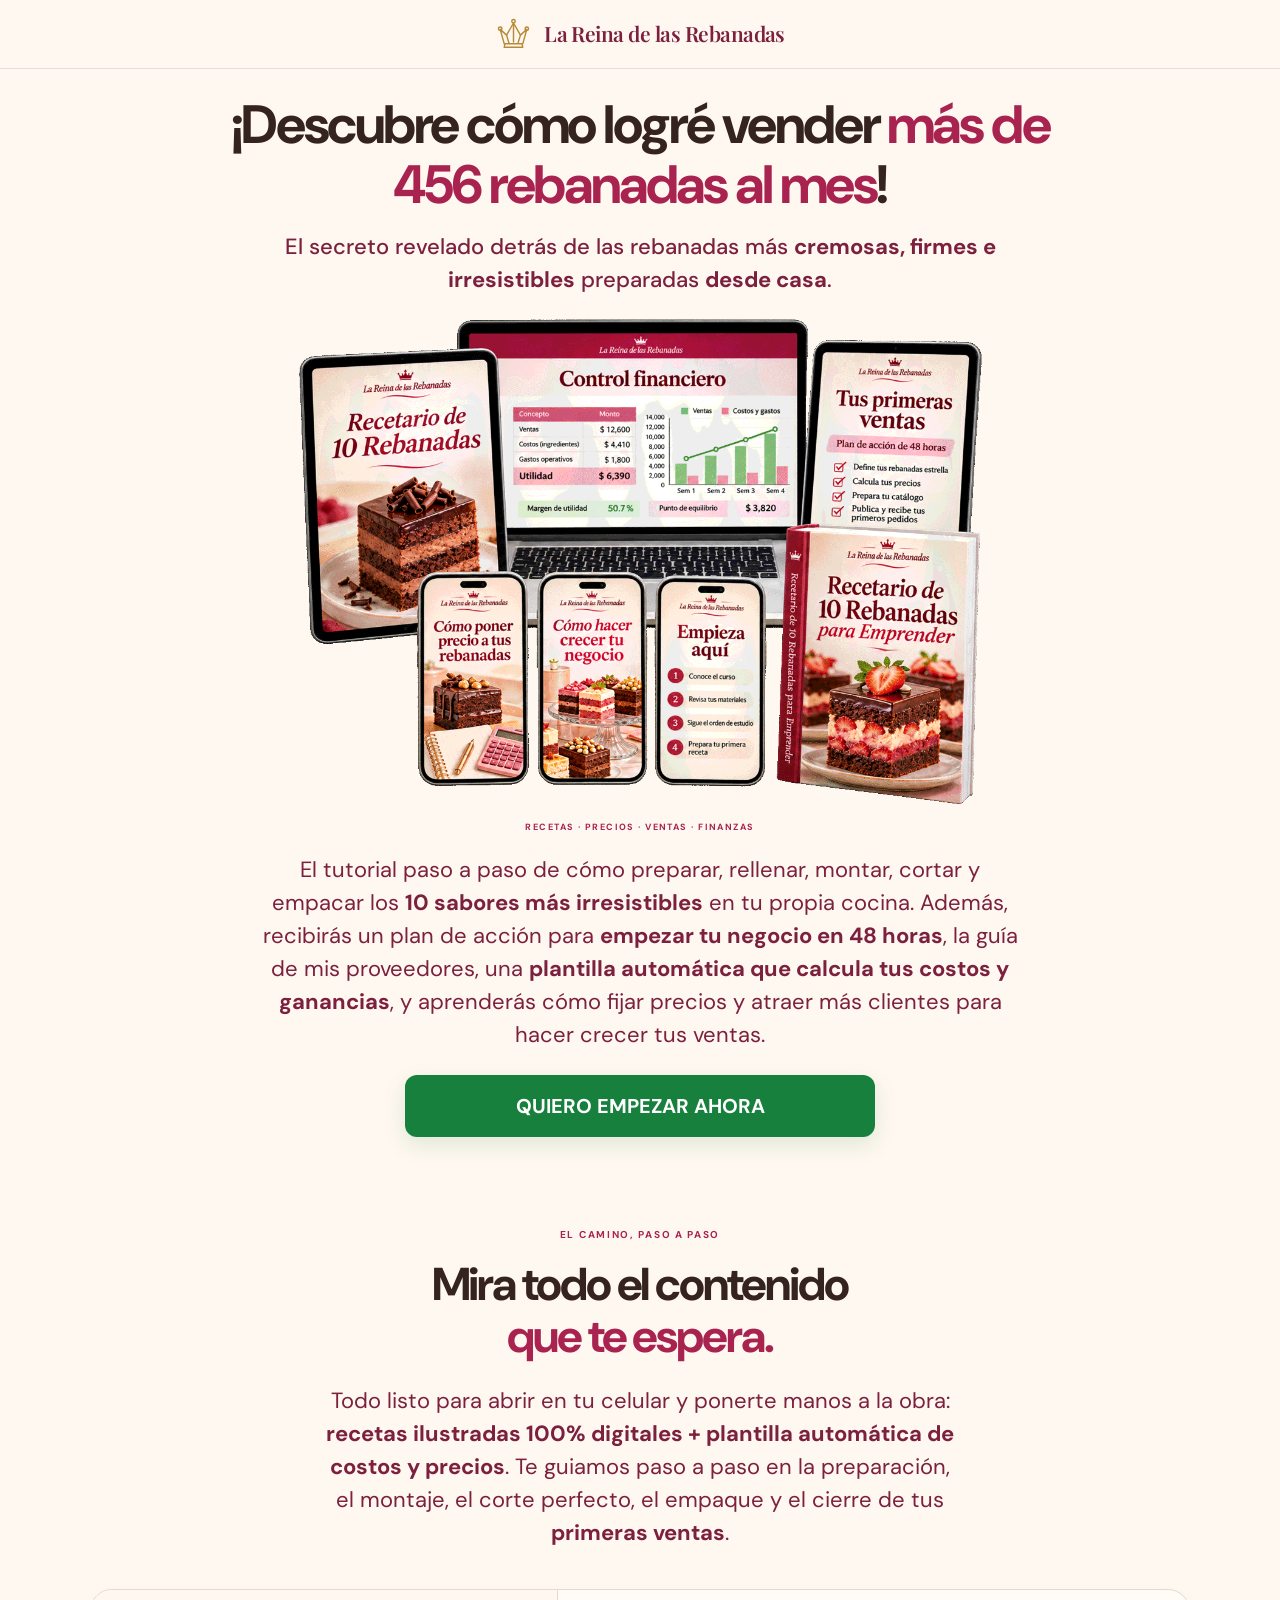
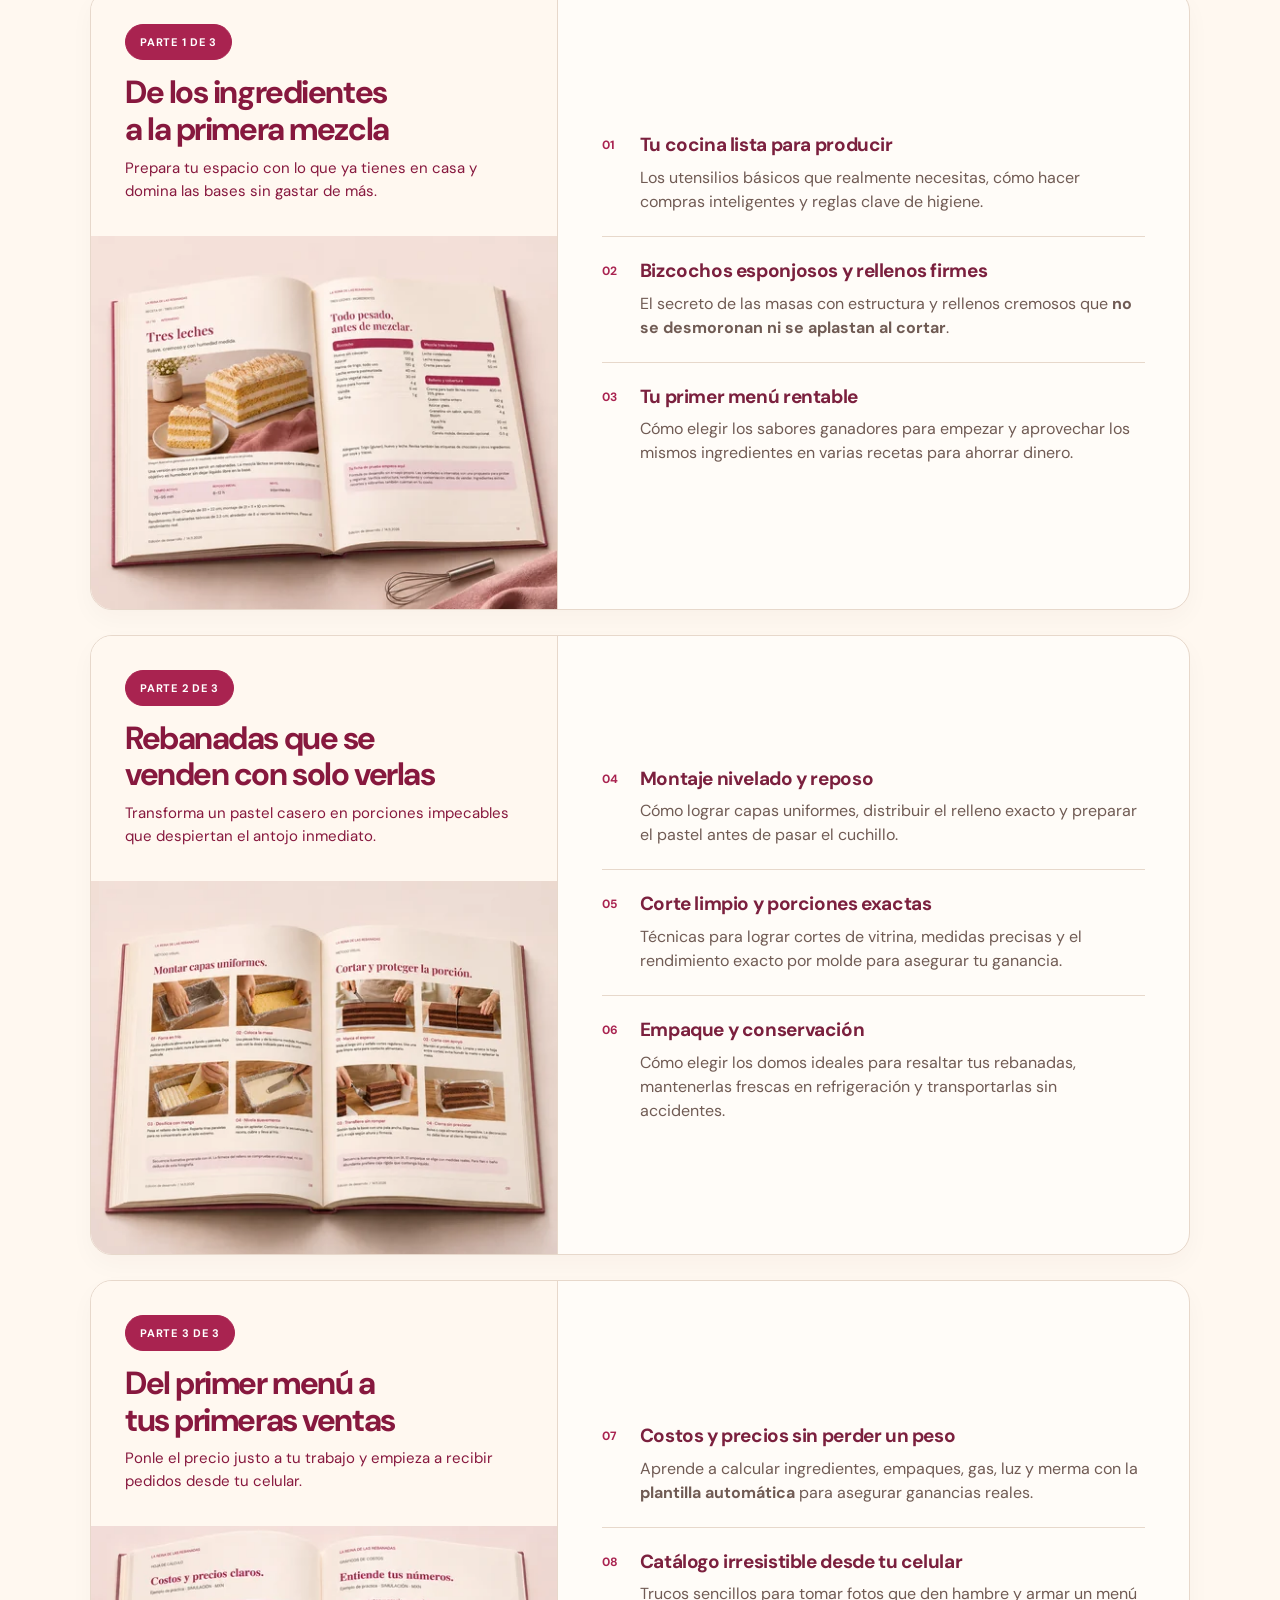
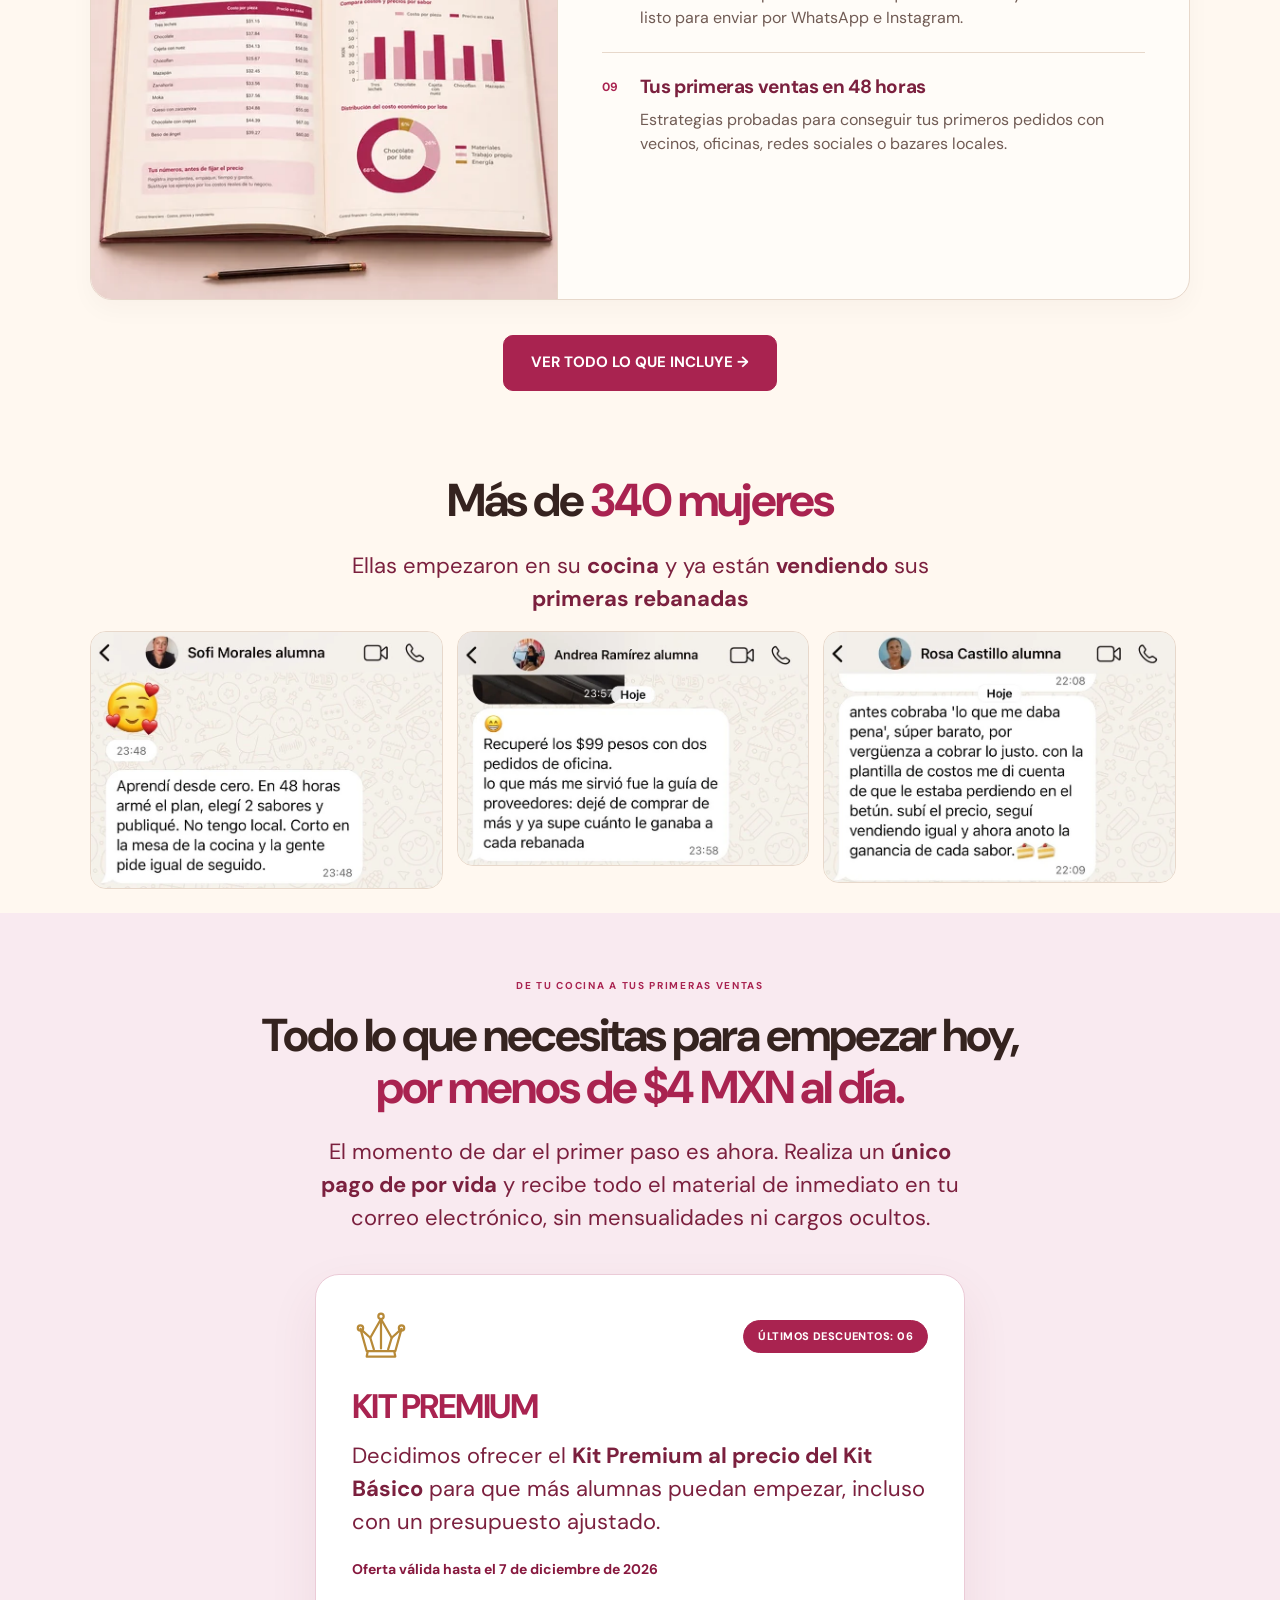
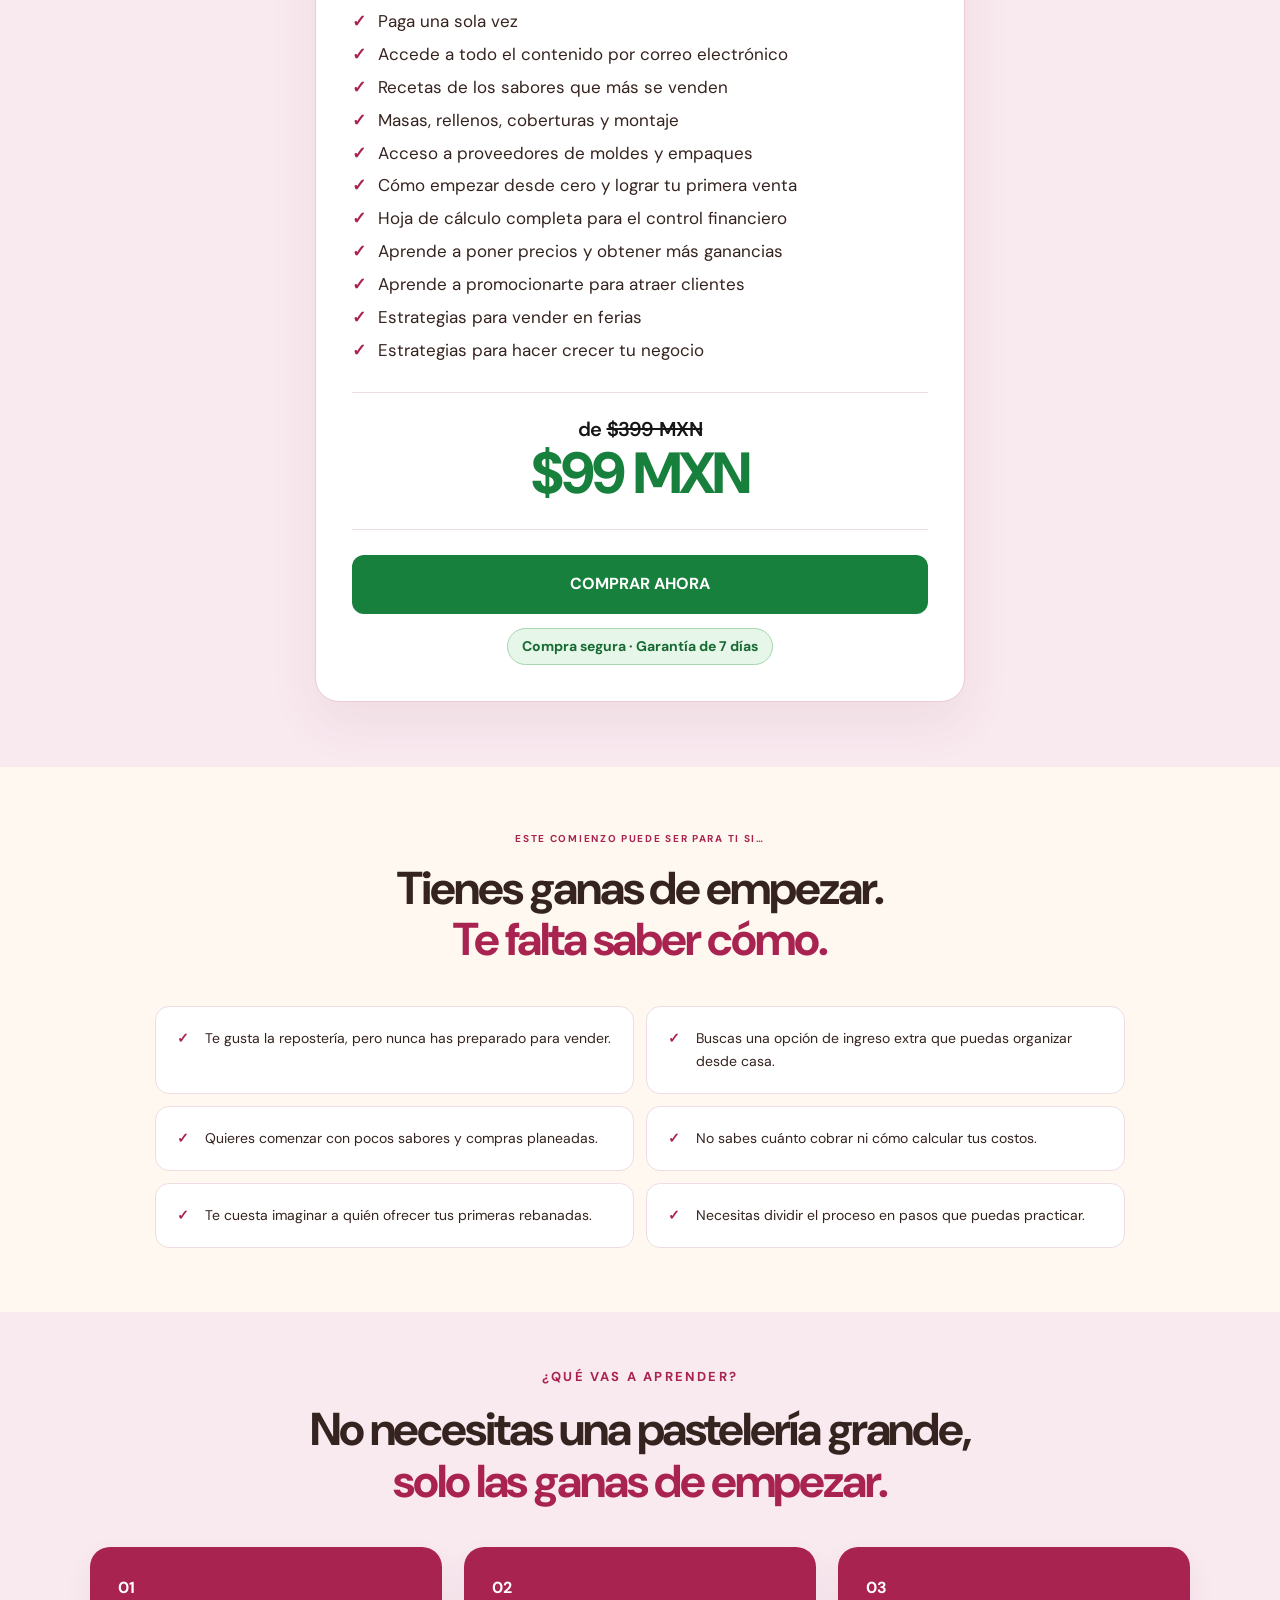
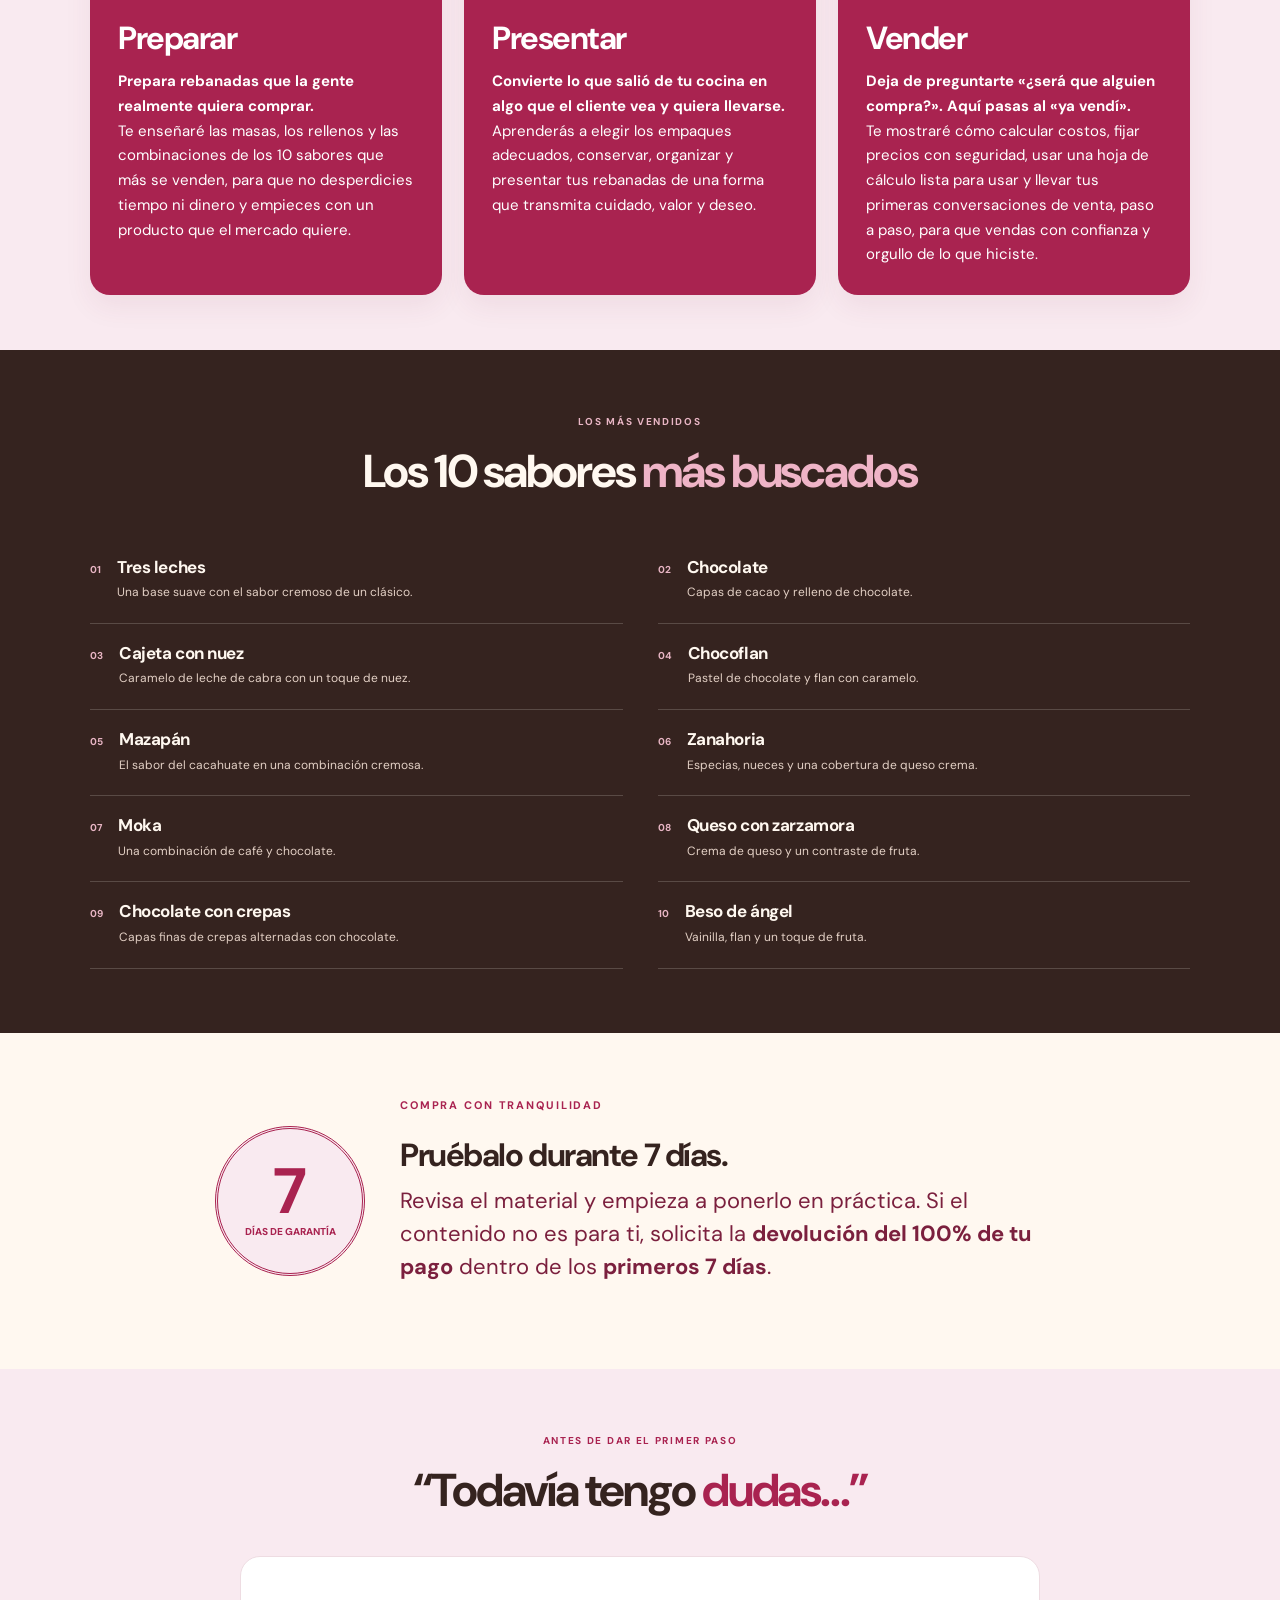
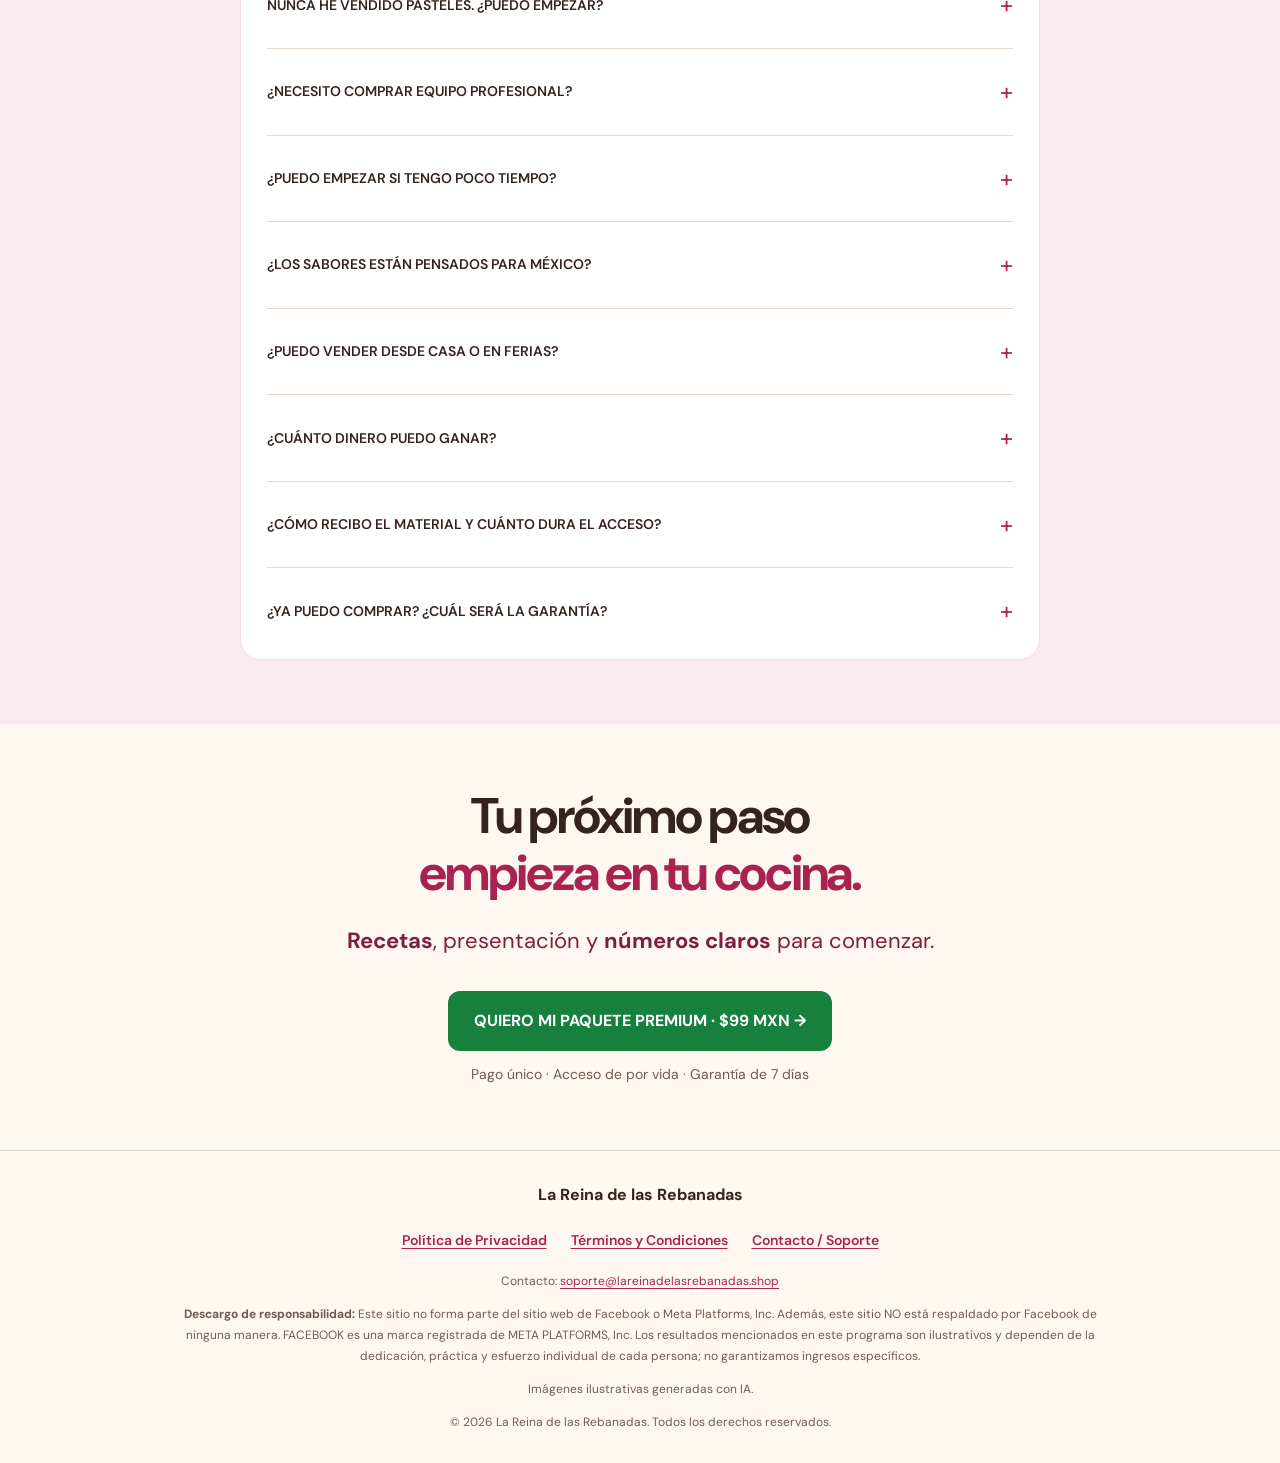
==== index.html @ 2a1d6fdf "Preview the course cards with natural book photos" ====
<!doctype html>
<html lang="es-MX"><head><meta charset="utf-8"><meta name="viewport" content="width=device-width, initial-scale=1"><meta name="theme-color" content="#FFF8F0"><meta name="robots" content="noindex, nofollow"><meta name="description" content="Aprende a preparar, montar y vender rebanadas de pastel desde casa. Conoce La Reina de las Rebanadas, un programa pensado para principiantes."><title>La Reina de las Rebanadas · Tu primer negocio de pasteles</title><link rel="icon" href="/assets/corona.svg" type="image/svg+xml"><link rel="preconnect" href="https://fonts.googleapis.com"><link rel="preconnect" href="https://fonts.gstatic.com" crossorigin><link href="https://fonts.googleapis.com/css2?family=DM+Sans:wght@400;500;600;700&family=Playfair+Display:wght@500;600;700&display=swap" rel="stylesheet"><link rel="stylesheet" href="/styles.css"><link rel="stylesheet" href="/sales.css"><link rel="stylesheet" href="/legal.css"><link rel="stylesheet" href="/sticky-offer.css">
<script src="/tracking.js" defer></script>
<style>
html{scroll-behavior:smooth;scroll-padding-top:24px}.test-banner{background:#35231f;color:#fff;text-align:center;padding:9px 18px;font-size:12px}.test-banner a{color:#fff;text-decoration:underline}.test-hero{text-align:center;padding:48px 0 54px;background:var(--cream)}.test-hero .eyebrow{font-size:12px;line-height:1.7}.test-hero h1{font-size:clamp(32px,4.3vw,56px);line-height:1.1;max-width:950px;margin:20px auto}.test-lead{font-size:18px;line-height:1.6;max-width:790px;margin:0 auto}.expectation{font-size:12px;color:#6d605a;max-width:650px;margin:14px auto}.product-stage{display:flex;align-items:center;justify-content:center;max-width:850px;min-height:390px;gap:0;margin:28px auto 32px;position:relative}.tablet{background:#242124;border:8px solid #242124;border-radius:23px;width:260px;transform:rotate(-6deg);box-shadow:0 18px 35px #35231f30;overflow:hidden;z-index:2;color:#fff}.tablet img{display:block;width:100%;height:240px;object-fit:cover}.device-label{display:block;padding:10px;font-size:10px;letter-spacing:.12em}.tablet>strong{display:block;font-size:15px;padding:12px}.sheet{background:#fff;width:285px;padding:27px 23px;transform:rotate(5deg);box-shadow:0 18px 38px #35231f25;border-top:7px solid #16803c;border-radius:10px;margin-left:-12px;z-index:3;text-align:left}.sheet-label{font-size:10px;color:#16803c;font-weight:800;letter-spacing:.1em}.sheet h3{font-size:24px;margin:14px 0}.sheet-row{display:flex;justify-content:space-between;padding:12px 5px;border-bottom:1px solid #e4eee7;font-size:12px}.sheet-row b{color:#16803c}.sheet-row.total{background:#eaf6ed;font-weight:700}.sheet small{display:block;font-size:9px;margin-top:15px;color:#766c66}.slice-photo{width:200px;height:270px;object-fit:cover;transform:rotate(8deg);margin-left:-8px;border:7px solid white;border-radius:14px;box-shadow:0 16px 35px #35231f25}.test-cta{background:#16803c;color:#fff;border:0;min-height:60px;padding:18px 26px;font-size:16px;max-width:100%;white-space:normal}.test-cta:hover{background:#11652f}.under-cta{font-size:12px;margin:12px 0 0}.proof-preview{background:#f8eee9}.proof-grid{display:grid;grid-template-columns:repeat(3,1fr);gap:18px}.proof-slot{border:1px dashed #c8b1a8;border-radius:16px;background:#fffaf7;padding:28px;min-height:210px;display:flex;flex-direction:column;justify-content:center}.proof-slot span{font-size:10px;letter-spacing:.1em;color:#8b6c5c}.proof-slot strong{font-size:18px;margin:14px 0}.proof-slot p{font-size:13px}.payment-review{display:flex;flex-wrap:wrap;gap:8px;justify-content:center;margin-top:22px}.payment-review span{border:1px solid #dedbd6;padding:7px 10px;border-radius:6px;font-size:11px;font-weight:700;background:#fafafa}.guarantee-section{background:#eaf5ed}.guarantee-inner{display:flex;align-items:center;justify-content:center;gap:35px;max-width:850px}.guarantee-seal{flex:0 0 150px;height:150px;display:flex;flex-direction:column;align-items:center;justify-content:center;border:3px double #16803c;border-radius:50%;color:#16803c}.guarantee-seal strong{font-size:64px;line-height:1}.guarantee-seal span{font-size:10px;font-weight:800}.guarantee-inner h2{font-size:32px;margin:10px 0}.guarantee-inner p{font-size:15px}.sales-section{padding:64px 0}#programa.sales-section{padding-top:55px;padding-bottom:55px}#oferta.sales-section{padding-top:55px;padding-bottom:55px}
@media(max-width:760px){.test-hero{padding:27px 0 36px}.test-hero .eyebrow{font-size:10px}.test-hero h1{font-size:33px;line-height:1.12}.test-lead{font-size:15px}.product-stage{min-height:300px;margin:24px auto;flex-wrap:wrap;gap:0}.tablet{width:46%;border-width:6px;border-radius:16px}.tablet img{height:165px}.tablet>strong{font-size:11px;padding:8px}.device-label{font-size:8px;padding:7px}.sheet{width:49%;padding:15px 12px;margin-left:-5px}.sheet h3{font-size:18px;margin:10px 0}.sheet-label{font-size:8px}.sheet-row{font-size:9px;padding:9px 3px}.slice-photo{width:105px;height:120px;position:absolute;bottom:-4px;right:2px;z-index:4;transform:rotate(9deg);border-width:4px}.sheet small{font-size:8px}.test-cta{font-size:13px;padding:16px;min-height:56px;width:100%}.under-cta{font-size:11px}.proof-grid{grid-template-columns:1fr}.proof-slot{min-height:150px;padding:22px}.guarantee-inner{flex-direction:column;gap:24px;text-align:center}.guarantee-inner h2{font-size:29px}.guarantee-seal{flex-basis:140px;width:140px;height:140px}.sales-section{padding:45px 0}}
@media(prefers-reduced-motion:reduce){html{scroll-behavior:auto}}
</style><style id="premium-redesign">
:root{--premium-pink:#a92350;--premium-ink:#35231f}
body{background:var(--cream)}.test-banner{background:var(--premium-pink);font-size:11px;letter-spacing:.05em}.premium-header{background:#fff8f0;border-bottom:1px solid #eddae0}.premium-header .brand{color:#7b203e}.premium-header .sales-nav{min-height:68px}
.test-hero{padding:26px 0 26px;overflow:hidden}.test-hero>.sales-wrap{max-width:900px;display:flex;flex-direction:column;align-items:center;text-align:center;gap:0}.test-hero h1{font-size:clamp(35px,4.4vw,54px);line-height:1.12;letter-spacing:-.045em;max-width:870px;margin:0 auto 14px;color:#35231f}.test-hero h1 em{color:#a92350;font-style:normal}.test-hero .hero-subhead{max-width:750px;margin:0 auto 15px;font-family:var(--sans);font-weight:500}.premium-mockup{position:relative;width:100%;max-width:700px;margin:0 auto 18px}.premium-mockup img{position:relative;display:block;width:100%;height:auto}.premium-mockup>span{display:block;text-align:center;font-size:9px;letter-spacing:.16em;font-weight:700;color:#a92350;margin-top:8px}.test-hero .test-lead{width:100%;max-width:760px;margin:0 auto 24px}.test-hero .hero-note{display:block;font-size:12px;line-height:1.55;margin-top:8px;color:#796360}.test-hero .test-cta{min-width:0;width:min(100%,470px);text-align:center;font-size:clamp(17px,4.5vw,20px);padding:17px 18px;border-radius:12px;box-shadow:0 8px 22px #16803c22}.test-hero .under-cta{font-size:11px;text-align:center;margin:12px auto 0}.sales-heading h2 em{color:#a92350}.sales-section{padding:64px 0}.audience-wrap{max-width:970px}.audience-list{grid-template-columns:1fr 1fr;gap:12px}.audience-list li{background:#fff;border-color:#eedce2;border-radius:14px;font-size:14px;padding-block:20px}.sales-parts article{border-radius:20px;box-shadow:0 12px 28px #732d4412}#programa{background:#f9eaf0}#programa .sales-parts article{background:#a92350;border:0}#programa .sales-parts h3{color:white}#programa .sales-parts p{font-size:15px;line-height:1.65}.sales-dark{background:#35231f}.sales-dark h2 em{color:#efb4c7}.flavor-menu h3{color:#fff8f0}.curriculum-card{border-radius:22px;box-shadow:0 10px 25px #35231f08}.curriculum-items h4{color:#7b203e}#oferta.sales-section{background:#f9eaf0;padding:65px 0}#oferta .bundle-card{border:1px solid #ebcbd7;border-radius:24px;box-shadow:0 20px 50px #732d4414;padding:36px}#oferta .bundle-card>h3{color:#a92350;font-size:34px}#oferta .launch-button{border-radius:12px;animation:none}.bundle-price{border-color:#eedce2}.guarantee-section{background:#fff8f0}.guarantee-seal{color:#a92350;border-color:#a92350;background:#f9eaf0}.guarantee-inner .eyebrow{color:#a92350}.sales-faq{background:#f9eaf0}.sales-faq .faq-list{background:#fff;border-color:#eedce2;border-radius:20px}.closing-section{background:#fff8f0}.closing-section .test-cta{border-radius:12px}.proof-preview{display:none}
@media(max-width:760px){.premium-header .sales-nav{min-height:59px}.premium-header .brand{font-size:16px}.test-hero{padding:15px 0 18px}.test-hero>.sales-wrap{width:calc(100% - 36px)}.test-hero h1{font-size:34px;line-height:1.14;margin-bottom:10px}.test-hero .hero-subhead{margin-bottom:12px}.premium-mockup{max-width:480px;margin:0 auto 14px}.premium-mockup>span{font-size:8px;margin-top:5px;letter-spacing:.12em}.test-hero .hero-note{font-size:11px;margin-top:7px}.test-hero .test-cta{width:100%;min-height:57px;margin:0}.test-hero .under-cta{font-size:10px}.audience-list{grid-template-columns:1fr}.audience-list li{font-size:13px;padding-block:16px}.sales-section{padding:43px 0}.sales-heading h2{font-size:30px}#programa .sales-parts p{font-size:14px}#oferta .bundle-card{padding:26px 22px}#oferta .bundle-card>h3{font-size:28px}.bundle-top{gap:9px}.curriculum-items{padding:0 21px}.guarantee-inner{gap:20px}.closing-section .test-cta{font-size:13px}}
#oferta .offer-deadline {
  color: var(--berry-dark);
  font-size: 14px;
  font-weight: 700;
  line-height: 1.4;
  margin: 12px 0 0;
}
.sales-pill.offer-discount-badge {
  background: var(--berry);
  color: #fff;
  border-color: var(--berry);
  font-size: 11px;
  line-height: 1.35;
  letter-spacing: .04em;
  text-align: center;
}
@media (max-width: 640px) {
  .floating-offer .offer-discount-badge {
    font-size: 10px;
  }
}
.sales-page .sales-subtitle {
  color: #7b203e;
  font-size: clamp(18px, 2.2vw, 22px);
  line-height: 1.5;
}
@media (max-width: 760px) {
  .sales-page .sales-subtitle {
    font-size: 17px;
  }
}
@media (prefers-reduced-motion: no-preference) {
  .test-hero .test-cta {
    animation: vipButtonPulse 2.4s ease-in-out infinite;
  }
}
</style></head>
<body class="sales-page">
<noscript><img height="1" width="1" style="display:none" alt=""
src="https://www.facebook.com/tr?id=1857339102353545&amp;ev=PageView&amp;noscript=1"
/></noscript>
<a class="skip" href="#principal">Ir al contenido</a>
<header class="sales-header premium-header"><div class="sales-wrap sales-nav"><a class="brand" href="#inicio"><img src="/assets/corona.svg" width="37" height="34" alt=""><span>La Reina de las Rebanadas</span></a></div></header>
<main id="principal"><section class="test-hero" id="inicio"><div class="sales-wrap"><h1>¡Descubre cómo logré vender <em>más de 456 rebanadas al mes</em>!</h1><p class="hero-subhead sales-subtitle">El secreto revelado detrás de las rebanadas más <strong>cremosas, firmes e irresistibles</strong> preparadas <strong>desde casa</strong>.</p><div class="premium-mockup"><img src="/assets/kit-premium-transparente.png" width="1152" height="825" fetchpriority="high" alt="Paquete digital La Reina de las Rebanadas presentado en libro, celulares, iPads y notebook"><span>RECETAS · PRECIOS · VENTAS · FINANZAS</span></div><p class="test-lead sales-subtitle">El tutorial paso a paso de cómo preparar, rellenar, montar, cortar y empacar los <strong>10 sabores más irresistibles</strong> en tu propia cocina. Además, recibirás un plan de acción para <strong>empezar tu negocio en 48 horas</strong>, la guía de mis proveedores, una <strong>plantilla automática que calcula tus costos y ganancias</strong>, y aprenderás cómo fijar precios y atraer más clientes para hacer crecer tus ventas.</p><a class="button test-cta" href="#oferta">QUIERO EMPEZAR AHORA</a></div></section>
<section class="sales-section" id="contenido"><div class="sales-wrap">
<div class="sales-heading"><span class="eyebrow">EL CAMINO, PASO A PASO</span><h2>Mira todo el contenido<br><em>que te espera.</em></h2><p class="sales-subtitle">Todo listo para abrir en tu celular y ponerte manos a la obra: <strong>recetas ilustradas 100% digitales + plantilla automática de costos y precios</strong>. Te guiamos paso a paso en la preparación, el montaje, el corte perfecto, el empaque y el cierre de tus <strong>primeras ventas</strong>.</p></div>
<div class="curriculum-card"><div class="curriculum-intro curriculum-intro-illustrated">
  <div class="curriculum-intro-copy"><span class="sales-pill">PARTE 1 DE 3</span><h3>De los ingredientes a la primera mezcla</h3><p>Prepara tu espacio con lo que ya tienes en casa y domina las bases sin gastar de más.</p></div>
  <img class="curriculum-book" src="/assets/modulo-01-recetas-libro.webp" srcset="/assets/modulo-01-recetas-libro-480.webp 480w, /assets/modulo-01-recetas-libro.webp 960w" sizes="(max-width: 760px) calc(100vw - 44px), (max-width: 1164px) 43vw, 470px" width="960" height="1200" alt="Vista del recetario abierto en la receta de pastel de tres leches" loading="lazy" decoding="async">
</div><div class="curriculum-items"><article><span>01</span><div><h4>Tu cocina lista para producir</h4><p>Los utensilios básicos que realmente necesitas, cómo hacer compras inteligentes y reglas clave de higiene.</p></div></article><article><span>02</span><div><h4>Bizcochos esponjosos y rellenos firmes</h4><p>El secreto de las masas con estructura y rellenos cremosos que <strong>no se desmoronan ni se aplastan al cortar</strong>.</p></div></article><article><span>03</span><div><h4>Tu primer menú rentable</h4><p>Cómo elegir los sabores ganadores para empezar y aprovechar los mismos ingredientes en varias recetas para ahorrar dinero.</p></div></article></div></div>
<div class="curriculum-card"><div class="curriculum-intro curriculum-intro-illustrated">
  <div class="curriculum-intro-copy"><span class="sales-pill">PARTE 2 DE 3</span><h3>Rebanadas que se venden con solo verlas</h3><p>Transforma un pastel casero en porciones impecables que despiertan el antojo inmediato.</p></div>
  <img class="curriculum-book" src="/assets/modulo-02-montaje-libro.webp" srcset="/assets/modulo-02-montaje-libro-480.webp 480w, /assets/modulo-02-montaje-libro.webp 960w" sizes="(max-width: 760px) calc(100vw - 44px), (max-width: 1164px) 43vw, 470px" width="960" height="1200" alt="Vista de la guía abierta en las instrucciones de montaje y corte" loading="lazy" decoding="async">
</div><div class="curriculum-items"><article><span>04</span><div><h4>Montaje nivelado y reposo</h4><p>Cómo lograr capas uniformes, distribuir el relleno exacto y preparar el pastel antes de pasar el cuchillo.</p></div></article><article><span>05</span><div><h4>Corte limpio y porciones exactas</h4><p>Técnicas para lograr cortes de vitrina, medidas precisas y el rendimiento exacto por molde para asegurar tu ganancia.</p></div></article><article><span>06</span><div><h4>Empaque y conservación</h4><p>Cómo elegir los domos ideales para resaltar tus rebanadas, mantenerlas frescas en refrigeración y transportarlas sin accidentes.</p></div></article></div></div>
<div class="curriculum-card"><div class="curriculum-intro curriculum-intro-illustrated">
  <div class="curriculum-intro-copy"><span class="sales-pill">PARTE 3 DE 3</span><h3>Del primer menú a tus primeras ventas</h3><p>Ponle el precio justo a tu trabajo y empieza a recibir pedidos desde tu celular.</p></div>
  <img class="curriculum-book" src="/assets/modulo-03-ventas-libro.webp" srcset="/assets/modulo-03-ventas-libro-480.webp 480w, /assets/modulo-03-ventas-libro.webp 960w" sizes="(max-width: 760px) calc(100vw - 44px), (max-width: 1164px) 43vw, 470px" width="960" height="1200" alt="Vista de la guía abierta en las páginas de costos y precios" loading="lazy" decoding="async">
</div><div class="curriculum-items"><article><span>07</span><div><h4>Costos y precios sin perder un peso</h4><p>Aprende a calcular ingredientes, empaques, gas, luz y merma con la <strong>plantilla automática</strong> para asegurar ganancias reales.</p></div></article><article><span>08</span><div><h4>Catálogo irresistible desde tu celular</h4><p>Trucos sencillos para tomar fotos que den hambre y armar un menú listo para enviar por WhatsApp e Instagram.</p></div></article><article><span>09</span><div><h4>Tus primeras ventas en 48 horas</h4><p>Estrategias probadas para conseguir tus primeros pedidos con vecinos, oficinas, redes sociales o bazares locales.</p></div></article></div></div>
<div class="center sales-inline-cta"><a class="button" href="#comprar-ahora">Ver todo lo que incluye →</a></div>
</div></section>
<section class="sales-section sales-testimonials" id="testimonios" aria-labelledby="testimonios-titulo">
  <div class="sales-wrap">
    <div class="sales-heading">
      <h2 id="testimonios-titulo">Más de <em>340 mujeres</em></h2>
      <p class="sales-subtitle">Ellas empezaron en su <strong>cocina</strong> y ya están <strong>vendiendo</strong> sus <strong>primeras rebanadas</strong></p>
    </div>
    <ul class="sales-testimonials-list" id="testimonios-lista" role="list" tabindex="0" aria-labelledby="testimonios-titulo">
      <li>
        <img src="/assets/testimonios/sofi-morales.webp" width="739" height="541" loading="lazy" decoding="async"
          alt="Sofi Morales: Aprendí desde cero. En 48 horas armé el plan, elegí 2 sabores y publiqué. No tengo local. Corto en la mesa de la cocina y la gente pide igual de seguido.">
      </li>
      <li>
        <img src="/assets/testimonios/andrea-ramirez.webp" width="739" height="493" loading="lazy" decoding="async"
          alt="Andrea Ramírez: Recuperé los $99 pesos con dos pedidos de oficina. Lo que más me sirvió fue la guía de proveedores: dejé de comprar de más y ya supe cuánto le ganaba a cada rebanada.">
      </li>
      <li>
        <img src="/assets/testimonios/rosa-castillo.webp" width="739" height="527" loading="lazy" decoding="async"
          alt="Rosa Castillo: Antes cobraba ‘lo que me daba pena’, súper barato, por vergüenza a cobrar lo justo. Con la plantilla de costos me di cuenta de que le estaba perdiendo en el betún. Subí el precio, seguí vendiendo igual y ahora anoto la ganancia de cada sabor.">
      </li>
      <li>
        <img src="/assets/testimonios/lupita-hernandez.webp" width="739" height="393" loading="lazy" decoding="async"
          alt="Lupita Hernández: En el horno de casa. Al tercer día ya había vendido 18 rebanadas de tres leches. La plantilla me ayudó a poner el precio y dejé de perder dinero.">
      </li>
      <li>
        <img src="/assets/testimonios/mariana-lopez.webp" width="740" height="353" loading="lazy" decoding="async"
          alt="Mariana López: En el horno de casa. Al tercer día ya había vendido 18 rebanadas de tres leches. La plantilla me ayudó a poner el precio y dejé de perder dinero.">
      </li>
    </ul>
  </div>
</section><section class="sales-section sales-pink" id="oferta"><div class="sales-wrap offer-wrap"><div class="sales-heading"><span class="eyebrow">DE TU COCINA A TUS PRIMERAS VENTAS</span><h2>Todo lo que necesitas para empezar hoy, <em>por menos de $4 MXN al día.</em></h2><p class="sales-subtitle">El momento de dar el primer paso es ahora. Realiza un <strong>único pago de por vida</strong> y recibe todo el material de inmediato en tu correo electrónico, sin mensualidades ni cargos ocultos.</p></div><div class="bundle-card"><div class="bundle-top"><img src="/assets/corona.svg" width="58" height="50" alt=""><span class="sales-pill offer-discount-badge">ÚLTIMOS DESCUENTOS: 06</span></div><h3>KIT PREMIUM</h3><p class="bundle-subtitle sales-subtitle">Decidimos ofrecer el <strong>Kit Premium al precio del Kit Básico</strong> para que más alumnas puedan empezar, incluso con un presupuesto ajustado.</p><p class="offer-deadline" id="offer-deadline" hidden>Oferta válida hasta el <time></time></p><ul class="check-list"><li>Paga una sola vez</li><li>Accede a todo el contenido por correo electrónico</li><li>Recetas de los sabores que más se venden</li><li>Masas, rellenos, coberturas y montaje</li><li>Acceso a proveedores de moldes y empaques</li><li>Cómo empezar desde cero y lograr tu primera venta</li><li>Hoja de cálculo completa para el control financiero</li><li>Aprende a poner precios y obtener más ganancias</li><li>Aprende a promocionarte para atraer clientes</li><li>Estrategias para vender en ferias</li><li>Estrategias para hacer crecer tu negocio</li></ul><div class="bundle-price"><span class="bundle-price-before">de <s>$399 MXN</s></span><strong class="bundle-price-now">$99 MXN</strong></div><a id="comprar-ahora" class="button launch-button" href="https://xpag.global/pay/aq4grR2N" aria-describedby="launch-info">COMPRAR AHORA</a><p class="offer-small offer-guarantee" id="launch-info">Compra segura · Garantía de 7 días</p></div></div></section><section class="sales-section" id="para-ti"><div class="sales-wrap audience-wrap"><div class="sales-heading"><span class="eyebrow">ESTE COMIENZO PUEDE SER PARA TI SI…</span><h2>Tienes ganas de empezar.<br><em>Te falta saber cómo.</em></h2></div><ul class="audience-list"><li>Te gusta la repostería, pero nunca has preparado para vender.</li><li>Buscas una opción de ingreso extra que puedas organizar desde casa.</li><li>Quieres comenzar con pocos sabores y compras planeadas.</li><li>No sabes cuánto cobrar ni cómo calcular tus costos.</li><li>Te cuesta imaginar a quién ofrecer tus primeras rebanadas.</li><li>Necesitas dividir el proceso en pasos que puedas practicar.</li></ul></div></section><section class="sales-section" id="programa"><div class="sales-wrap">
<div class="sales-heading"><span class="eyebrow">¿QUÉ VAS A APRENDER?</span><h2>No necesitas una pastelería grande,<br><em>solo las ganas de empezar.</em></h2></div>
<div class="sales-parts"><article><span class="part-number">01</span><h3>Preparar</h3><p><strong>Prepara rebanadas que la gente realmente quiera comprar.</strong><br>Te enseñaré las masas, los rellenos y las combinaciones de los 10 sabores que más se venden, para que no desperdicies tiempo ni dinero y empieces con un producto que el mercado quiere.</p></article><article><span class="part-number">02</span><h3>Presentar</h3><p><strong>Convierte lo que salió de tu cocina en algo que el cliente vea y quiera llevarse.</strong><br>Aprenderás a elegir los empaques adecuados, conservar, organizar y presentar tus rebanadas de una forma que transmita cuidado, valor y deseo.</p></article><article><span class="part-number">03</span><h3>Vender</h3><p><strong>Deja de preguntarte «¿será que alguien compra?». Aquí pasas al «ya vendí».</strong><br>Te mostraré cómo calcular costos, fijar precios con seguridad, usar una hoja de cálculo lista para usar y llevar tus primeras conversaciones de venta, paso a paso, para que vendas con confianza y orgullo de lo que hiciste.</p></article></div>
</div></section><section class="sales-section flavor-section sales-dark" id="sabores"><div class="sales-wrap">
<div class="sales-heading"><span class="eyebrow">LOS MÁS VENDIDOS</span><h2>Los 10 sabores <em>más buscados</em></h2></div>
<div class="flavor-menu"><article><span>01</span><div><h3>Tres leches</h3><p>Una base suave con el sabor cremoso de un clásico.</p></div></article><article><span>02</span><div><h3>Chocolate</h3><p>Capas de cacao y relleno de chocolate.</p></div></article><article><span>03</span><div><h3>Cajeta con nuez</h3><p>Caramelo de leche de cabra con un toque de nuez.</p></div></article><article><span>04</span><div><h3>Chocoflan</h3><p>Pastel de chocolate y flan con caramelo.</p></div></article><article><span>05</span><div><h3>Mazapán</h3><p>El sabor del cacahuate en una combinación cremosa.</p></div></article><article><span>06</span><div><h3>Zanahoria</h3><p>Especias, nueces y una cobertura de queso crema.</p></div></article><article><span>07</span><div><h3>Moka</h3><p>Una combinación de café y chocolate.</p></div></article><article><span>08</span><div><h3>Queso con zarzamora</h3><p>Crema de queso y un contraste de fruta.</p></div></article><article><span>09</span><div><h3>Chocolate con crepas</h3><p>Capas finas de crepas alternadas con chocolate.</p></div></article><article><span>10</span><div><h3>Beso de ángel</h3><p>Vainilla, flan y un toque de fruta.</p></div></article></div>
</div></section><section class="sales-section guarantee-section" id="garantia"><div class="sales-wrap guarantee-inner"><div class="guarantee-seal"><strong>7</strong><span>DÍAS DE GARANTÍA</span></div><div><span class="eyebrow">COMPRA CON TRANQUILIDAD</span><h2>Pruébalo durante 7 días.</h2><p class="sales-subtitle">Revisa el material y empieza a ponerlo en práctica. Si el contenido no es para ti, solicita la <strong>devolución del 100% de tu pago</strong> dentro de los <strong>primeros 7 días</strong>.</p></div></div></section><section class="sales-section sales-faq" id="preguntas"><div class="sales-wrap faq-wrap"><div class="sales-heading"><span class="eyebrow">ANTES DE DAR EL PRIMER PASO</span><h2>“Todavía tengo <em>dudas…”</em></h2></div><div class="faq-list">
<details><summary>Nunca he vendido pasteles. ¿Puedo empezar?<span aria-hidden="true">+</span></summary><p>La propuesta está pensada para principiantes. El recorrido empieza por la organización y las bases, y avanza hacia el montaje, los costos y la presentación de tus productos.</p></details>
<details><summary>¿Necesito comprar equipo profesional?<span aria-hidden="true">+</span></summary><p>El primer paso es revisar qué tienes y qué requiere cada receta. El equipo y la inversión dependen del producto y del volumen que decidas preparar; conviene planearlos antes de comprar.</p></details>
<details><summary>¿Puedo empezar si tengo poco tiempo?<span aria-hidden="true">+</span></summary><p>Puedes organizar una primera producción pequeña según tu disponibilidad. Considera todos los tiempos: compras, preparación, horneado, enfriado, montaje y entrega.</p></details>
<details><summary>¿Los sabores están pensados para México?<span aria-hidden="true">+</span></summary><p>Sí. La selección incluye sabores como tres leches, cajeta, mazapán y chocoflan, dentro de una propuesta de porciones individuales.</p></details>
<details><summary>¿Puedo vender desde casa o en ferias?<span aria-hidden="true">+</span></summary><p>Ambas son opciones que puedes evaluar. La preparación, la refrigeración, el transporte y los permisos deben adecuarse al producto y a las condiciones de venta de tu localidad.</p></details>
<details><summary>¿Cuánto dinero puedo ganar?<span aria-hidden="true">+</span></summary><p>No hay una cantidad garantizada. Depende de tus costos, precios, demanda y capacidad de producción. Los ingresos por ventas no equivalen a la ganancia: debes descontar todos los gastos.</p></details>
<details><summary>¿Cómo recibo el material y cuánto dura el acceso?<span aria-hidden="true">+</span></summary><p>Inmediatamente después de confirmar tu pago, recibirás un correo electrónico con el acceso directo a todo el material digital, recetas y hojas de cálculo. El acceso es de por vida.</p></details>
<details><summary>¿Ya puedo comprar? ¿Cuál será la garantía?<span aria-hidden="true">+</span></summary><p>¡Sí! Las inscripciones están abiertas por tiempo limitado a un precio especial de $99 MXN. Además, cuentas con una garantía de satisfacción de 7 días: si no te gusta, te devolvemos el 100% de tu dinero.</p></details>
</div></div></section><section class="sales-section closing-section"><div class="sales-wrap"><h2>Tu próximo paso<br><em>empieza en tu cocina.</em></h2><p class="sales-subtitle"><strong>Recetas</strong>, presentación y <strong>números claros</strong> para comenzar.</p><a class="button test-cta" data-test-checkout href="https://xpag.global/pay/aq4grR2N">QUIERO MI PAQUETE PREMIUM · $99 MXN →</a><p class="under-cta">Pago único · Acceso de por vida · Garantía de 7 días</p></div></section></main><aside class="floating-offer" id="floating-offer" aria-label="Oferta especial del paquete premium" aria-hidden="true" inert>
  <div class="floating-offer__inner">
    <div class="floating-offer__copy">
      <span class="sales-pill offer-discount-badge floating-offer__label">ÚLTIMOS DESCUENTOS: 06</span>
      <div class="floating-offer__prices">
        <span class="floating-offer__old">$399 MXN</span>
        <strong class="floating-offer__now">$99 <small>MXN</small></strong>
      </div>
    </div>
    <a class="floating-offer__button" data-test-checkout href="https://xpag.global/pay/aq4grR2N" aria-label="Comprar Paquete Premium por 99 pesos mexicanos">
      COMPRAR AHORA <span class="floating-offer__arrow" aria-hidden="true">→</span>
    </a>
  </div>
</aside><footer class="site-legal-footer" aria-label="Información legal y soporte">
<div class="site-legal-inner">
<p class="site-legal-brand">La Reina de las Rebanadas</p>
<nav class="site-legal-nav" aria-label="Enlaces legales"><a href="/privacidad">Política de Privacidad</a><a href="/terminos">Términos y Condiciones</a><a href="/contacto">Contacto / Soporte</a></nav>
<p class="site-legal-contact">Contacto: <a href="mailto:soporte@lareinadelasrebanadas.shop">soporte@lareinadelasrebanadas.shop</a></p>
<p class="site-legal-disclaimer"><strong>Descargo de responsabilidad:</strong> Este sitio no forma parte del sitio web de Facebook o Meta Platforms, Inc. Además, este sitio NO está respaldado por Facebook de ninguna manera. FACEBOOK es una marca registrada de META PLATFORMS, Inc. Los resultados mencionados en este programa son ilustrativos y dependen de la dedicación, práctica y esfuerzo individual de cada persona; no garantizamos ingresos específicos.</p>
<p class="site-legal-images">Imágenes ilustrativas generadas con IA.</p>
<p class="site-legal-copyright">© <span id="year">2026</span> La Reina de las Rebanadas. Todos los derechos reservados.</p>
</div></footer>
<script src="/main.js" defer></script><script>document.addEventListener('DOMContentLoaded',function(){var primary=document.getElementById('comprar-ahora');document.querySelectorAll('[data-test-checkout]').forEach(function(link){link.href=primary.href;link.addEventListener('click',function(){if(window.rebanadasPixel)window.rebanadasPixel.track('InitiateCheckout',{content_name:'La Reina de las Rebanadas - Paquete Premium',content_ids:['rebanadas-vip'],content_type:'product',value:99,currency:'MXN',num_items:1});});});});</script><script>
(function () {
  var bar = document.getElementById('floating-offer');
  var hero = document.getElementById('inicio');
  var primaryCheckout = document.getElementById('comprar-ahora');
  var footer = document.querySelector('.site-legal-footer');
  if (!bar || !hero || !primaryCheckout) return;
  var scheduled = false;
  function updateFloatingOffer() {
    scheduled = false;
    var heroPassed = hero.getBoundingClientRect().bottom < 110;
    var checkoutBounds = primaryCheckout.getBoundingClientRect();
    var checkoutVisible = checkoutBounds.top < window.innerHeight && checkoutBounds.bottom > 0;
    var footerVisible = footer && footer.getBoundingClientRect().top < window.innerHeight - 24;
    var show = heroPassed && !checkoutVisible && !footerVisible;
    bar.classList.toggle('is-visible', show);
    bar.inert = !show;
    bar.setAttribute('aria-hidden', String(!show));
  }
  function scheduleFloatingOffer() {
    if (scheduled) return;
    scheduled = true;
    requestAnimationFrame(updateFloatingOffer);
  }
  window.addEventListener('scroll', scheduleFloatingOffer, {passive:true});
  window.addEventListener('resize', scheduleFloatingOffer);
  updateFloatingOffer();
})();
</script>
<script id="offer-deadline-script">
(function () {
  const deadline = document.getElementById('offer-deadline');
  const dateElement = deadline.querySelector('time');
  const mexicoDate = new Intl.DateTimeFormat('es-MX', {
    timeZone: 'America/Mexico_City',
    year: 'numeric',
    month: 'numeric',
    day: 'numeric'
  });
  const displayDate = new Intl.DateTimeFormat('es-MX', {
    timeZone: 'UTC',
    dateStyle: 'long'
  });

  function showOfferDeadline() {
    const parts = mexicoDate.formatToParts(new Date());
    const { year, month, day } = Object.fromEntries(parts.map(({ type, value }) => [type, Number(value)]));
    const tomorrow = new Date(Date.UTC(year, month - 1, day + 1));
    dateElement.dateTime = tomorrow.toISOString().slice(0, 10);
    dateElement.textContent = displayDate.format(tomorrow);
    deadline.hidden = false;
  }

  showOfferDeadline();
  window.addEventListener('pageshow', showOfferDeadline);
  window.setInterval(showOfferDeadline, 60000);
})();
</script>
</body></html>
---- styles.css ----
:root{--cream:#fff8f0;--berry:#a92350;--berry-dark:#87183e;--chocolate:#35231f;--rose:#f8e4e8;--gold:#b88a38;--muted:#705b54;--line:#e7d8cb;--serif:'Playfair Display',Georgia,serif;--sans:'DM Sans',Arial,sans-serif}*{box-sizing:border-box}html{scroll-behavior:smooth;scroll-padding-top:100px}body{margin:0;background:var(--cream);color:var(--chocolate);font-family:var(--sans);font-size:16px;line-height:1.65;-webkit-font-smoothing:antialiased}a{color:inherit;text-decoration:none}button{font:inherit}img{display:block;max-width:100%}h1,h2,h3,p{margin-top:0}h1,h2,h3{font-family:var(--serif);font-weight:600;line-height:1.14;letter-spacing:-.035em}h1{font-size:clamp(48px,5vw,76px);margin-bottom:25px}h2{font-size:clamp(36px,3.6vw,52px);margin-bottom:22px}h3{font-size:26px}em{font-style:normal;color:var(--berry)}p{color:var(--muted)}.container{width:min(1200px,calc(100% - 80px));margin:auto}.section{padding:100px 0}.skip{position:absolute;top:-100px;background:var(--chocolate);color:white;padding:12px;z-index:100}.skip:focus{top:0}:focus-visible{outline:3px solid var(--gold);outline-offset:5px}.header{position:sticky;top:0;z-index:30;background:rgba(255,248,240,.96);border-bottom:1px solid var(--line)}.header-inner{height:91px;display:flex;align-items:center;justify-content:space-between;gap:25px}.brand{display:flex;align-items:center;gap:12px;font-family:var(--serif);font-size:21px;font-weight:600;line-height:1.2;letter-spacing:-.025em}.brand strong{font-weight:600}.brand img{flex-shrink:0}nav{display:flex;gap:30px;font-size:14px}nav a:hover,.footer a:hover{color:var(--berry)}.button{display:inline-flex;align-items:center;justify-content:center;gap:25px;min-height:56px;padding:15px 27px;border:1px solid var(--berry);border-radius:10px;background:var(--berry);color:#fff;font-family:var(--sans);font-weight:700;font-size:15px;line-height:1.4;transition:background .2s,transform .2s;cursor:pointer}.button:hover{background:var(--berry-dark);transform:translateY(-2px)}.button-small{min-height:44px;padding:11px 20px;font-size:13px;gap:15px}.hero{padding:62px 0 58px;overflow:hidden}.hero-grid{display:grid;grid-template-columns:.91fr 1.09fr;align-items:center;gap:35px}.hero-copy{padding:20px 0}.eyebrow{display:block;font-size:11px;font-weight:700;letter-spacing:.17em;color:var(--berry);margin-bottom:23px;line-height:1.6}.hero .eyebrow{font-size:10px;display:flex;align-items:center;gap:12px}.tiny-line{height:1px;background:var(--gold);width:25px;flex-shrink:0}.intro{font-size:17px;max-width:460px;margin-bottom:30px}.hero-notes{display:flex;gap:20px;font-size:11px;margin-top:22px;color:var(--muted)}.hero-notes i{color:var(--berry);font-style:normal;padding-right:4px}.hero-visual{position:relative;min-width:0}.hero-photo{height:550px;width:100%;object-fit:cover;border-radius:110px 14px 14px 14px;object-position:52% center}.photo-label{position:absolute;bottom:49px;left:-23px;background:var(--cream);padding:16px 22px;box-shadow:0 8px 40px #35231f14;display:flex;gap:13px;align-items:center;border:1px solid var(--line);border-radius:9px;font-size:13px;line-height:1.6;transform:rotate(-3deg)}.gold-star{color:var(--gold);font-size:35px}.photo-caption{font-size:9px;color:var(--muted);display:block;text-align:right;margin-top:9px}.ribbon{background:var(--rose);border-block:1px solid #edcfd7}.ribbon-inner{display:flex;align-items:center;justify-content:center;gap:55px;min-height:65px;font-size:10px;letter-spacing:.14em;font-weight:600}.ribbon i{color:var(--gold);font-style:normal;font-size:23px}.section-heading{max-width:700px;margin-bottom:45px}.center{margin-inline:auto;text-align:center}.section-heading .eyebrow{margin-bottom:15px}.section-heading p{max-width:530px;margin:0 auto}.flavors{background:linear-gradient(180deg,var(--cream),#fdf1ee)}.flavor-grid{display:grid;grid-template-columns:repeat(3,1fr);gap:25px}.flavor-card{background:var(--cream);border:1px solid var(--line);border-radius:14px;overflow:hidden}.flavor-image{height:260px;overflow:hidden;position:relative;background:var(--rose)}.flavor-image img{position:absolute;width:205%;max-width:none;height:205%;object-fit:cover}.flavor-image.tres img{left:-25%;top:-100%}.flavor-image.chocolate img{left:-5%;top:-8%}.flavor-image.flan img{left:-100%;top:-45%}.flavor-body{padding:25px}.flavor-number{font-size:9px;letter-spacing:.13em;color:var(--berry);font-weight:700}.flavor-body h3{margin:10px 0 12px;font-size:29px}.flavor-body p{font-size:14px;margin-bottom:0}.more-flavors{text-align:center;margin-top:40px}.more-flavors>span{font-size:12px;color:var(--muted)}.flavor-tags{display:flex;justify-content:center;flex-wrap:wrap;gap:9px;margin-top:17px}.flavor-tags span{font-size:11px;border:1px solid #e6d2ce;border-radius:30px;padding:7px 15px;background:#fff8f0}.start-section{background:#f5e5de}.start-grid{display:grid;grid-template-columns:1fr 1fr;gap:100px;align-items:center}.start-grid>div>p{max-width:470px}.text-link{display:inline-flex;gap:25px;font-size:13px;font-weight:700;border-bottom:1px solid var(--berry);padding-bottom:6px;margin-top:8px;color:var(--berry)}.start-list article{display:flex;gap:25px;padding:25px 0;border-bottom:1px solid #dec8be}.start-list article:first-child{padding-top:0}.start-list article:last-child{border-bottom:0;padding-bottom:0}.start-list article>span{color:var(--gold);font-family:var(--serif);font-size:31px;line-height:1.2}.start-list h3{font-size:23px;letter-spacing:-.02em;margin-bottom:10px}.start-list p{font-size:14px;margin:0}.program-grid{display:grid;grid-template-columns:repeat(3,1fr);gap:22px}.program-grid article{position:relative;padding:30px 28px 48px;border-top:1px solid #d9b8ad;background:#fffaf5;overflow:hidden}.module{font-size:10px;color:var(--berry);letter-spacing:.15em;font-weight:700}.program-grid h3{font-size:25px;margin-top:20px;margin-bottom:15px;max-width:240px}.program-grid p{font-size:14px;margin:0;position:relative;z-index:1}.module-icon{position:absolute;right:15px;bottom:-13px;font-family:var(--serif);font-size:80px;line-height:1;color:#f2e4d8;opacity:.65}.invitation{background:var(--rose)}.invitation-grid{display:grid;grid-template-columns:1fr .88fr;gap:95px;align-items:center}.invitation-copy>img{margin-bottom:24px}.invitation-copy h2{font-size:clamp(40px,4.3vw,60px)}.invitation-copy>p{max-width:440px}.invitation-note{display:flex;align-items:center;gap:15px;max-width:420px;padding-top:15px;font-size:12px;color:var(--muted)}.invitation-note>span:first-child{font-size:33px;color:var(--gold)}.offer-card{background:var(--cream);padding:39px;border:1px solid #e6cdd1;border-radius:18px;box-shadow:0 16px 45px #732d4410}.status{display:inline-flex;align-items:center;gap:7px;color:var(--berry);font-size:9px;letter-spacing:.15em;font-weight:700;margin-bottom:20px}.status>span{height:6px;width:6px;border-radius:50%;background:var(--berry)}.offer-card h3{font-size:32px;margin-bottom:15px}.offer-card>p{font-size:14px}.check-list{list-style:none;padding:0;margin:26px 0;font-size:13px}.check-list li{padding:7px 0 7px 26px;position:relative}.check-list li:before{content:'✓';position:absolute;left:0;color:var(--berry);font-weight:700}.launch-note{border-top:1px solid var(--line);padding-top:22px;margin-bottom:22px;font-size:12px}.launch-note p{font-size:12px;margin:7px 0 0}.launch-button{width:100%;gap:14px;font-size:13px}.offer-card .offer-small{font-size:10px;text-align:center;margin:12px 0 0}.faq-grid{display:grid;grid-template-columns:.8fr 1.2fr;gap:100px}.faq-grid>div>p{font-size:14px;max-width:280px}.faq-list details{border-bottom:1px solid var(--line)}.faq-list details:first-child{border-top:1px solid var(--line)}summary{display:flex;justify-content:space-between;gap:20px;align-items:center;cursor:pointer;padding:23px 0;font-size:14px;font-weight:600;list-style:none}summary::-webkit-details-marker{display:none}summary>span{font-size:24px;color:var(--berry);font-weight:400;transition:transform .2s}details[open] summary>span{transform:rotate(45deg)}details p{font-size:13px;margin:0 30px 22px 0}.footer{background:#f1e4d9;padding:39px 0 22px}.footer-inner{display:flex;justify-content:space-between;align-items:center;gap:25px;padding-bottom:30px}.footer .brand{font-size:17px}.footer-inner p{font-family:var(--serif);font-size:16px;margin:0}.footer-inner>a:last-child{font-size:11px}.footer-bottom{display:flex;justify-content:space-between;padding-top:20px;border-top:1px solid #decfc2;font-size:10px;color:var(--muted)}dialog{background:var(--cream);color:var(--chocolate);border:1px solid var(--line);padding:45px;border-radius:18px;max-width:480px;width:calc(100% - 40px);text-align:center;box-shadow:0 15px 70px #35231f25}dialog::backdrop{background:#35231f88}dialog>img{margin:0 auto 23px}dialog h2{font-size:33px}dialog p{font-size:14px}.dialog-close{position:absolute;right:16px;top:9px;background:none;border:0;font-size:30px;color:var(--muted);cursor:pointer}.dialog-dismiss{margin-top:10px}
@media(min-width:1450px){.container{width:min(1280px,calc(100% - 110px))}.hero-photo{height:590px}}
@media(max-width:1100px){.container{width:calc(100% - 50px)}nav{gap:17px;font-size:12px}.brand{font-size:18px}.hero-grid{gap:24px}.hero-photo{height:520px}.hero h1{font-size:58px}.hero-notes{gap:12px;font-size:10px}.start-grid,.invitation-grid,.faq-grid{gap:50px}.ribbon-inner{gap:30px;font-size:9px}.flavor-image{height:220px}}
@media(max-width:780px){html{scroll-padding-top:80px}.container{width:calc(100% - 40px)}.header-inner{height:76px;gap:10px}.brand{font-size:16px;gap:8px}.brand strong{display:block}.brand img{width:32px;height:31px}.header nav{display:none}.header .button{font-size:11px;padding:10px 13px;min-height:40px;gap:8px}.hero{padding:35px 0 30px}.hero-grid{grid-template-columns:1fr;gap:26px}.hero-copy{padding:0}.hero h1{font-size:54px;max-width:520px;margin-bottom:20px}.hero .eyebrow{font-size:9px;letter-spacing:.12em;margin-bottom:18px}.intro{font-size:15px;max-width:500px;margin-bottom:24px}.hero .button{min-height:53px;font-size:14px}.hero-notes{font-size:10px;margin-top:18px;gap:22px}.hero-photo{height:355px;border-radius:65px 12px 12px 12px}.photo-label{left:12px;bottom:35px;padding:11px 16px;font-size:11px;gap:9px}.photo-caption{font-size:8px}.ribbon-inner{min-height:53px;gap:16px;font-size:8px;text-align:center;letter-spacing:.08em}.ribbon-inner>span:last-child,.ribbon-inner>i:last-of-type{display:none}.ribbon i{font-size:18px}.section{padding:65px 0}.section-heading{margin-bottom:30px}.section-heading p{font-size:14px}.eyebrow{font-size:9px;margin-bottom:16px}h2{font-size:38px;margin-bottom:18px}.flavor-grid{grid-template-columns:1fr;gap:20px}.flavor-card{display:grid;grid-template-columns:43% 57%;min-height:185px}.flavor-image{height:100%;min-height:185px}.flavor-body{padding:20px 18px}.flavor-number{font-size:8px;letter-spacing:.08em}.flavor-body h3{font-size:25px;margin:9px 0 10px}.flavor-body p{font-size:12px}.more-flavors{margin-top:28px}.flavor-tags{gap:7px}.flavor-tags span{font-size:10px;padding:6px 12px}.start-grid,.invitation-grid,.faq-grid{grid-template-columns:1fr;gap:37px}.start-grid>div>p{font-size:14px}.text-link{font-size:12px}.start-list article{gap:22px;padding:22px 0}.start-list h3{font-size:22px}.start-list p{font-size:13px}.program-grid{grid-template-columns:1fr 1fr;gap:14px}.program-grid article{padding:22px 19px 36px}.module{font-size:8px}.program-grid h3{font-size:22px;margin:14px 0 12px}.program-grid p{font-size:12px}.module-icon{font-size:65px}.invitation-copy h2{font-size:44px}.invitation-copy>p{font-size:14px}.invitation-copy>img{width:50px;height:43px;margin-bottom:18px}.offer-card{padding:28px 24px}.offer-card h3{font-size:29px}.faq-grid>div>p{max-width:350px}.faq h2 br{display:none}summary{font-size:13px;padding:20px 0}.footer-inner{flex-wrap:wrap;row-gap:20px}.footer .brand{font-size:16px}.footer-inner p{font-size:14px;order:3;width:100%}.footer-bottom{font-size:9px;gap:12px;align-items:flex-start}.footer-bottom>span{max-width:48%}}
@media(max-width:380px){.container{width:calc(100% - 32px)}.hero h1{font-size:47px}.brand{font-size:14px}.header .button{font-size:10px;padding:9px}.hero-notes{gap:12px;font-size:9px}.hero-photo{height:310px}.program-grid{grid-template-columns:1fr}.flavor-card{grid-template-columns:40% 60%}.flavor-body{padding:17px 14px}.flavor-body h3{font-size:23px}.ribbon-inner{gap:10px;font-size:7px}}
@media(prefers-reduced-motion:reduce){html{scroll-behavior:auto}*{transition:none!important}}

/* Texto dos botões em caixa alta e destino único da compra. */
button,.button,[role="button"],input[type="button"],input[type="submit"],input[type="reset"],summary{text-transform:uppercase}
#comprar-ahora{scroll-margin-top:24px}
---- sales.css ----
.sales-page h1,.sales-page h2,.sales-page h3,.sales-page h4{font-family:var(--sans);font-weight:700;letter-spacing:-.045em}.sales-wrap{width:min(1100px,calc(100% - 64px));margin:auto}.sales-topbar{text-align:center;background:var(--berry);color:#fff;font-size:10px;letter-spacing:.13em;padding:12px 20px;font-weight:600}.sales-header{border-bottom:1px solid var(--line)}.sales-nav{display:flex;align-items:center;justify-content:center;gap:20px;min-height:82px}.sales-nav .brand{font-size:21px}.sales-hero{text-align:center;padding:58px 0 0}.sales-pill{display:inline-flex;padding:8px 14px;background:var(--rose);color:var(--berry);font-size:9px;letter-spacing:.1em;font-weight:700;border:1px solid #ebcad3;border-radius:30px}.sales-hero h1{font-size:clamp(40px,5.1vw,68px);line-height:1.08;max-width:940px;margin:25px auto}.sales-lead{max-width:680px;font-size:17px;line-height:1.7;margin:0 auto 27px}.sales-cta{min-width:330px}.hero-footnote{font-size:11px;margin:15px 0 32px}.sales-hero-picture{max-width:950px;margin:0 auto;position:relative;border:1px solid var(--line);border-radius:20px;overflow:hidden;background:var(--rose)}.sales-hero-picture>img{width:100%;height:420px;object-fit:cover;object-position:center 49%}.picture-tag{position:absolute;bottom:25px;left:25px;background:var(--cream);color:var(--chocolate);padding:18px 24px;border-radius:12px;text-align:left;box-shadow:0 5px 30px #35231f17}.picture-tag span{font-size:9px;letter-spacing:.14em;display:block;margin-bottom:5px;color:var(--berry)}.picture-tag strong{font-size:22px;letter-spacing:-.035em}.image-credit{font-size:9px;margin:10px 0 0}.sales-facts{display:grid;grid-template-columns:repeat(3,1fr);margin-top:38px;padding:30px 0 38px;border-top:1px solid var(--line)}.sales-facts>div{display:grid;gap:4px;border-right:1px solid var(--line)}.sales-facts>div:last-child{border:0}.sales-facts strong{font-size:28px;letter-spacing:-.04em;color:var(--berry)}.sales-facts span{font-size:12px;color:var(--muted)}.sales-section{padding:85px 0}.sales-pink{background:var(--rose)}.sales-heading{text-align:center;max-width:800px;margin:0 auto 40px}.sales-heading .eyebrow{font-size:10px;margin-bottom:16px}.sales-heading h2{font-size:clamp(32px,3.6vw,47px);line-height:1.12}.sales-heading p{font-size:15px;max-width:640px;margin:0 auto}.sales-parts{display:grid;grid-template-columns:repeat(3,1fr);gap:22px}.sales-parts article{padding:28px;background:var(--cream);border:1px solid #e7cdd3;border-radius:15px}.part-number{font-size:12px;color:var(--berry);font-weight:700}.sales-parts h3{font-size:29px;margin:18px 0 13px}.sales-parts p{font-size:14px;margin:0}.curriculum-card{display:grid;grid-template-columns:.85fr 1.15fr;border:1px solid var(--line);border-radius:18px;overflow:hidden;margin-bottom:25px;background:#fffcf8}.curriculum-intro{background:#f2e4d9;padding:35px}.curriculum-intro .sales-pill{font-size:8px;background:var(--cream)}.curriculum-intro h3{font-size:30px;margin:23px 0 18px;line-height:1.15}.curriculum-intro p{font-size:13px;margin:0}.curriculum-items{padding:10px 30px}.curriculum-items article{display:flex;gap:20px;padding:23px 0;border-bottom:1px solid var(--line)}.curriculum-items article:last-child{border:0}.curriculum-items article>span{font-size:10px;color:var(--berry);font-weight:700;padding-top:3px}.curriculum-items h4{font-size:16px;line-height:1.4;margin:0 0 8px;letter-spacing:-.02em}.curriculum-items p{font-size:12px;margin:0}.sales-inline-cta{margin-top:35px}.flavor-section{background:#f9eeea}.signature-flavors{display:grid;grid-template-columns:repeat(3,1fr);gap:20px;margin-bottom:35px}.signature-flavors article{border:1px solid var(--line);border-radius:14px;overflow:hidden;background:var(--cream)}.signature-flavors .flavor-image{height:240px}.signature-flavors h3{text-align:center;font-size:22px;padding:20px 15px;margin:0}.flavor-menu{display:grid;grid-template-columns:1fr 1fr;gap:0 35px}.flavor-menu article{display:flex;gap:16px;align-items:flex-start;padding:20px 0;border-bottom:1px solid #e4d3cb}.flavor-menu article>span{font-size:10px;color:var(--berry);font-weight:700;padding-top:4px}.flavor-menu h3{font-size:17px;letter-spacing:-.025em;margin-bottom:6px}.flavor-menu p{font-size:12px;margin:0}.sales-dark{background:var(--chocolate);color:var(--cream)}.sales-dark .eyebrow{color:#e9b6c5}.sales-dark em{color:#f3becf}.sales-dark p{color:#e3d0c5}.begin-steps{display:grid;grid-template-columns:repeat(3,1fr);gap:35px}.begin-steps article{padding-top:24px;border-top:1px solid #70594e}.begin-steps article>span{display:grid;place-items:center;width:35px;height:35px;background:var(--berry);border-radius:50%;font-size:14px;font-weight:700}.begin-steps h3{font-size:23px;margin:20px 0 15px}.begin-steps p{font-size:13px;margin:0}.tools-grid{display:grid;grid-template-columns:1fr 1fr;gap:20px}.tools-grid article{border:1px solid var(--line);border-radius:14px;padding:27px}.tools-grid article>span{font-size:10px;color:var(--berry);font-weight:700}.tools-grid h3{font-size:22px;margin:16px 0 13px}.tools-grid p{font-size:13px;margin:0}.offer-wrap{max-width:850px}.bundle-card{background:var(--cream);padding:40px;max-width:650px;margin:auto;border-radius:20px;border:1px solid #dfbac5;box-shadow:0 15px 60px #732d4410}.bundle-top{display:flex;align-items:center;justify-content:space-between;gap:15px;margin-bottom:27px}.bundle-top .sales-pill{font-size:8px}.bundle-card h3{font-size:36px;margin-bottom:12px}.bundle-subtitle{font-size:14px}.bundle-card .check-list{font-size:14px;margin:25px 0}.bundle-price{border-block:1px solid var(--line);padding:23px 0;margin-bottom:25px}.bundle-price .bundle-price-before{display:block;color:#161616;font-size:20px;font-weight:600;letter-spacing:-.02em;line-height:1.3}.bundle-price .bundle-price-now{display:block;color:#16803c;font-family:var(--sans);font-size:clamp(42px,8vw,58px);font-weight:800;letter-spacing:-.05em;line-height:1.1;white-space:nowrap}.bundle-price p{font-size:12px;margin:10px 0 0}.bundle-card .button{width:100%;font-size:16px;min-height:59px}.bundle-card .offer-small{font-size:10px;text-align:center;margin:14px 0 0}.audience-wrap{max-width:800px}.audience-list{list-style:none;padding:0;margin:0;display:grid;gap:13px}.audience-list li{position:relative;font-size:15px;background:#fffaf5;border:1px solid var(--line);border-radius:9px;padding:18px 22px 18px 49px}.audience-list li:before{content:'✓';position:absolute;left:21px;color:var(--berry);font-weight:700}.sales-faq{background:#f2e6dd}.faq-wrap{max-width:800px}.sales-faq .faq-list{background:var(--cream);border:1px solid #e4cfc2;border-radius:14px;padding:5px 26px}.sales-faq .faq-list details:first-child{border-top:0}.sales-faq .faq-list details:last-child{border-bottom:0}.closing-section{text-align:center}.closing-section img{margin:0 auto 27px}.closing-section h2{font-size:clamp(34px,4vw,50px)}.closing-section p{font-size:14px}.closing-section .button{margin-top:12px}.sales-page .footer{padding-bottom:25px}.sales-page dialog h2{font-family:var(--sans);font-size:30px}
@media(max-width:760px){.sales-wrap{width:calc(100% - 40px)}.sales-topbar{font-size:8px;padding:10px 15px;letter-spacing:.08em}.sales-nav{min-height:73px;gap:10px}.sales-nav .brand{font-size:15px}.sales-nav .brand strong{display:block}.sales-nav .brand img{width:30px;height:28px}.sales-nav .button{font-size:10px;padding:10px 12px;min-height:39px}.sales-hero{padding-top:35px}.sales-pill{font-size:7px;padding:7px 10px;letter-spacing:.06em}.sales-hero h1{font-size:40px;line-height:1.1;margin:23px auto}.sales-lead{font-size:14px}.sales-cta{min-width:0;width:100%;font-size:14px}.hero-footnote{font-size:10px;line-height:1.6;margin-bottom:25px}.sales-hero-picture{border-radius:14px}.sales-hero-picture>img{height:280px}.picture-tag{left:13px;bottom:13px;padding:11px 15px;border-radius:8px}.picture-tag span{font-size:7px}.picture-tag strong{font-size:17px}.image-credit{font-size:8px}.sales-facts{margin-top:28px;padding:25px 0 30px;gap:8px}.sales-facts strong{font-size:21px}.sales-facts span{font-size:9px;line-height:1.5;padding:0 5px}.sales-section{padding:58px 0}.sales-heading{margin-bottom:30px}.sales-heading .eyebrow{font-size:8px;letter-spacing:.12em}.sales-heading h2{font-size:33px}.sales-heading p{font-size:13px}.sales-parts{grid-template-columns:1fr;gap:13px}.sales-parts article{padding:23px}.sales-parts h3{font-size:26px;margin:12px 0}.sales-parts p{font-size:13px}.curriculum-card{grid-template-columns:1fr;margin-bottom:20px}.curriculum-intro{padding:26px}.curriculum-intro h3{font-size:29px;margin:18px 0 15px}.curriculum-intro h3 br{display:none}.curriculum-items{padding:0 23px}.curriculum-items article{padding:20px 0;gap:15px}.curriculum-items h4{font-size:15px}.curriculum-items p{font-size:12px}.signature-flavors{gap:9px;margin-bottom:20px}.signature-flavors .flavor-image{height:145px}.signature-flavors h3{font-size:14px;padding:14px 5px}.flavor-menu{grid-template-columns:1fr}.flavor-menu article{padding:17px 0}.flavor-menu h3{font-size:16px}.begin-steps{grid-template-columns:1fr;gap:25px}.begin-steps article{padding-top:22px}.begin-steps h3{font-size:23px;margin:15px 0 11px}.tools-grid{grid-template-columns:1fr;gap:14px}.tools-grid article{padding:24px}.tools-grid h3{font-size:22px}.bundle-card{padding:26px 22px;border-radius:16px}.bundle-top{margin-bottom:22px;gap:10px}.bundle-top>img{width:42px;height:38px}.bundle-top .sales-pill{font-size:7px}.bundle-card h3{font-size:29px}.bundle-subtitle{font-size:12px}.bundle-card .check-list{font-size:12px}.bundle-price .bundle-price-before{font-size:18px}.bundle-card .button{font-size:14px;min-height:55px}.audience-list li{font-size:13px;padding:16px 16px 16px 43px}.audience-list li:before{left:17px}.sales-faq .faq-list{padding:3px 19px}.sales-faq summary{font-size:13px}.sales-page .footer-inner{align-items:flex-start}.sales-page .footer-inner p{font-size:13px}.sales-page .footer-bottom{gap:15px}.closing-section h2{font-size:34px}}
@media(max-width:360px){.sales-hero h1{font-size:36px}.sales-nav .brand{font-size:13px}.sales-nav .button{font-size:9px;padding-inline:9px}.sales-facts strong{font-size:18px}.sales-heading h2{font-size:30px}.signature-flavors .flavor-image{height:120px}.bundle-card h3{font-size:26px}}

/* Cabeçalho compacto da oferta no celular */
.sales-nav .brand span{white-space:nowrap}
@media(max-width:760px){.sales-nav{min-height:58px}.sales-nav .brand{font-size:17px;gap:8px}.sales-nav .brand img{width:27px;height:25px}.sales-hero{padding-top:12px}.sales-hero h1{margin-top:14px}}
@media(max-width:360px){.sales-nav .brand{font-size:15px}}

/* Título da oferta com quebras equilibradas no celular */
@media(max-width:760px){.sales-hero h1{font-size:clamp(30px,8vw,36px);line-height:1.13;text-align:center;max-width:100%;overflow-wrap:normal;hyphens:none}}
@media(max-width:360px){.sales-hero h1{font-size:29px}}

/* Copy de abertura em dois momentos */
.sales-lead{max-width:760px;line-height:1.55}
.sales-lead strong{display:inline-block;color:var(--chocolate);font-weight:700;margin-top:12px}
@media(max-width:760px){.sales-lead{font-size:14px;line-height:1.6}.sales-lead strong{margin-top:10px}}

/* Foto principal vertical: mostrar confeiteira e bolos sem cortes. */
.sales-hero-picture{max-width:680px;margin:32px auto 0;border-radius:22px}
.sales-hero-picture>img{display:block;width:100%;height:auto}
@media(max-width:760px){.sales-hero-picture{margin-top:24px;border-radius:16px}.sales-hero-picture>img{height:auto}}

/* Carrossel da imagem principal. */
.hero-carousel{max-width:680px;margin:32px auto 0}
.hero-carousel .sales-hero-picture{max-width:none;margin:0}
.carousel-track{display:flex;overflow-x:auto;scroll-snap-type:x mandatory;scrollbar-width:none;-webkit-overflow-scrolling:touch}
.carousel-track::-webkit-scrollbar{display:none}
.carousel-track:focus-visible{outline:3px solid var(--berry);outline-offset:-3px}
.carousel-slide{position:relative;flex:0 0 100%;margin:0;scroll-snap-align:start}
.carousel-slide img{display:block;width:100%;height:auto;aspect-ratio:3/4;object-fit:cover}
.carousel-slide .picture-tag{max-width:calc(100% - 50px)}
.carousel-arrow{position:absolute;top:50%;transform:translateY(-50%);z-index:2;display:grid;place-items:center;width:44px;height:44px;border:0;border-radius:50%;background:#fff9f2e8;color:var(--chocolate);font:34px/1 var(--sans);cursor:pointer;box-shadow:0 3px 14px #35231f30}
.carousel-arrow:hover:not(:disabled){background:#fff}
.carousel-arrow:focus-visible,.carousel-dot:focus-visible{outline:3px solid var(--berry);outline-offset:2px}
.carousel-arrow:disabled{opacity:.4;cursor:default}
.carousel-prev{left:14px}.carousel-next{right:14px}
.carousel-dots{display:flex;justify-content:center;gap:4px;margin-top:11px}
.carousel-dot{display:grid;place-items:center;width:28px;height:28px;padding:0;border:0;background:transparent;cursor:pointer}
.carousel-dot::before{content:"";width:8px;height:8px;border-radius:20px;background:#d9b6c1;transition:width .2s ease,background-color .2s ease}
.carousel-dot[aria-current="true"]::before{width:19px;background:var(--berry)}
.carousel-status{position:absolute;width:1px;height:1px;padding:0;margin:-1px;overflow:hidden;clip:rect(0,0,0,0);white-space:nowrap;border:0}
@media(max-width:760px){.hero-carousel{margin-top:24px}.carousel-arrow{width:38px;height:38px;font-size:30px}.carousel-prev{left:9px}.carousel-next{right:9px}.carousel-slide .picture-tag{max-width:calc(100% - 26px)}}
@media(prefers-reduced-motion:reduce){.carousel-dot::before{transition:none}}

/* Espaço entre o carrossel e a apresentação do programa. */
#programa.sales-section{padding-top:44px}
@media(max-width:760px){#programa.sales-section{padding-top:30px}}

/* Mantém o novo título em duas linhas no desktop. */
@media(min-width:761px){#programa .sales-heading{max-width:1000px}}

/* Textos de apoio da seção de aprendizado mais legíveis. */
#programa .sales-heading .eyebrow{font-size:13px}
#programa .part-number{font-size:16px}
#programa .sales-parts h3{font-size:32px}
#programa .sales-parts p{font-size:17px;line-height:1.6}
.sales-cta{font-size:18px;text-transform:uppercase}
@media(max-width:760px){#programa .sales-heading .eyebrow{font-size:12px}#programa .part-number{font-size:15px}#programa .sales-parts h3{font-size:29px}#programa .sales-parts p{font-size:16px}.sales-cta{font-size:16px}}

/* Cards de aprendizado em rosa com texto branco. */
#programa .sales-parts article{background:var(--berry);border-color:var(--berry-dark);color:#fff}
#programa .sales-parts p,#programa .part-number{color:#fff}

/* Etiqueta Black Friday da seção de oferta. */
.bundle-top .sales-pill{background:#16120f;color:#f1c665;border-color:#c69947;font-size:11px;font-weight:800;letter-spacing:.05em}
@media(max-width:760px){.bundle-top .sales-pill{font-size:10px}}

/* Prazo individual da oferta VIP. */
.bundle-card .bundle-subtitle{font-size:16px;line-height:1.6;color:var(--chocolate)}
.vip-countdown{display:flex;align-items:center;justify-content:space-between;gap:12px;margin:18px 0 24px;padding:13px 16px;border:1px solid #b88a38;border-radius:10px;background:#161616;color:#d8b45d}
.vip-countdown span{font-size:16px;font-weight:800;letter-spacing:.04em;line-height:1.2;white-space:nowrap}
.vip-countdown strong{font-size:20px;color:#d8b45d;font-variant-numeric:tabular-nums;white-space:nowrap}
@media(max-width:760px){.bundle-card .bundle-subtitle{font-size:14px}.vip-countdown{gap:8px;padding:12px}.vip-countdown span{font-size:clamp(12px,3.5vw,16px)}.vip-countdown strong{font-size:clamp(12px,3.6vw,16px)}}

/* Destaque do preço e chamada da oferta. */
.bundle-price{text-align:center}
.bundle-card .launch-button{animation:vipButtonPulse 2.4s ease-in-out infinite;transform-origin:center}
@keyframes vipButtonPulse{0%,100%{transform:scale(1);box-shadow:0 0 0 0 rgba(22,128,60,.32)}50%{transform:scale(1.025);box-shadow:0 0 0 10px rgba(22,128,60,0)}}
@media(prefers-reduced-motion:reduce){.bundle-card .launch-button{animation:none}}

.offer-guarantee{display:table;max-width:100%;margin:14px auto 0;padding:8px 14px;border:1px solid #a5d6af;border-radius:999px;background:#e6f6e9;color:#176a32;font-size:clamp(12px,3.2vw,14px);font-weight:700;line-height:1.35;text-align:center}

.bundle-card .offer-guarantee{display:table;margin:14px auto 0;font-size:clamp(12px,3.2vw,14px)}

#oferta.sales-section{padding-top:42px}
@media(max-width:760px){#oferta.sales-section{padding-top:26px}}

#programa.sales-section{padding-bottom:22px}
#oferta.sales-section{padding-top:18px}
@media(max-width:760px){#programa.sales-section{padding-bottom:12px}#oferta.sales-section{padding-top:12px}}

.bundle-card .check-list{font-size:17px;line-height:1.35}
.bundle-card .check-list li{padding-top:5px;padding-bottom:5px}
@media(max-width:760px){.bundle-card .check-list{font-size:15px;line-height:1.4}.bundle-card .check-list li{padding-top:5px;padding-bottom:5px}}


/* Livros abertos nas três etapas do programa. */
#contenido .curriculum-intro-illustrated {
  display: flex;
  flex-direction: column;
  min-width: 0;
  padding: 0;
  background: var(--cream);
  border-right: 1px solid var(--line);
}

#contenido .curriculum-intro-copy {
  padding: clamp(22px, 3vw, 34px);
}

#contenido .curriculum-intro-illustrated .sales-pill {
  background: var(--berry);
  border-color: var(--berry);
  color: #fff;
  font-size: 11px;
  letter-spacing: .07em;
}

#contenido .curriculum-intro-illustrated h3 {
  margin: 14px 0 9px;
  color: var(--berry-dark);
  font-size: clamp(25px, 2.7vw, 32px);
  text-wrap: balance;
}

#contenido .curriculum-intro-illustrated p {
  color: var(--berry-dark);
  font-size: 15px;
  line-height: 1.5;
}

#contenido .curriculum-book {
  display: block;
  width: 100%;
  height: auto;
  margin-top: auto;
  aspect-ratio: 5 / 4;
  object-fit: cover;
  object-position: center bottom;
}

#contenido .curriculum-items {
  display: flex;
  flex-direction: column;
  justify-content: center;
  padding: 16px clamp(22px, 3.6vw, 44px);
}

#contenido .curriculum-items article {
  gap: 16px;
  padding: 22px 0;
}

#contenido .curriculum-items article > span {
  flex: 0 0 22px;
  font-size: 12px;
}

#contenido .curriculum-items h4 {
  font-size: clamp(16px, 1.75vw, 19px);
  line-height: 1.3;
}

#contenido .curriculum-items p {
  font-size: clamp(14px, 1.55vw, 16px);
  line-height: 1.5;
}

@media (max-width: 760px) {
  #contenido .curriculum-intro-illustrated {
    border-right: 0;
  }

  #contenido .curriculum-items {
    padding: 5px 22px;
  }

  #contenido .curriculum-items article {
    gap: 12px;
    padding: 18px 0;
  }
}

/* Contraste do cardápio sobre o fundo marrom. */
.sales-dark .flavor-menu article>span{color:#e9b6c5}
.sales-dark .flavor-menu article{border-bottom-color:rgba(255,248,240,.18)}

/* Oferta VIP: quadro branco e acabamento suave em rosa. */
#oferta.sales-section{background:var(--cream)}
#oferta .bundle-card{background:#fff;border:1px solid #eedce2;box-shadow:0 12px 36px rgba(53,35,31,.08)}
#oferta .bundle-card>h3{color:var(--chocolate)}
#oferta .launch-button{border:0;background:#16803c;color:#fff}
#oferta .launch-button:hover{background:#11652f}

.sales-section.sales-testimonials {
  padding: 20px 0 18px;
  background: var(--cream);
}

.sales-testimonials .sales-heading {
  margin-bottom: 16px;
}

.sales-testimonials-list {
  display: flex;
  align-items: flex-start;
  gap: 14px;
  overflow-x: auto;
  overscroll-behavior-inline: contain;
  scroll-snap-type: x mandatory;
  scroll-behavior: smooth;
  scrollbar-width: thin;
  scrollbar-color: var(--berry) var(--rose);
  margin: 0;
  padding: 0 0 6px;
  list-style: none;
}

.sales-testimonials-list li {
  flex: 0 0 92%;
  min-width: 0;
  scroll-snap-align: start;
}

.sales-testimonials-list img {
  display: block;
  width: 100%;
  height: auto;
  border: 1px solid var(--line);
  border-radius: 16px;
}

.sales-testimonials-list:focus-visible {
  outline: 2px solid var(--berry);
  outline-offset: 3px;
}

@media (min-width: 640px) {
  .sales-testimonials-list li {
    flex-basis: calc((100% - 28px) / 2);
  }
}

@media (min-width: 1024px) {
  .sales-testimonials-list li {
    flex-basis: calc((100% - 42px) / 3);
  }
}

@media (prefers-reduced-motion: reduce) {
  .sales-testimonials-list {
    scroll-behavior: auto;
  }
}
---- legal.css ----
/* Páginas informativas y pie legal compartido. */
.site-legal-footer{display:block;background:var(--cream);border-top:1px solid var(--line);padding:30px 0;color:var(--muted)}
.site-legal-inner{width:min(1100px,calc(100% - 48px));margin:0 auto;text-align:center}
.site-legal-footer p{margin:0 0 12px;color:var(--muted);font-size:12px;line-height:1.75}
.site-legal-footer .site-legal-brand{font-size:16px;font-weight:700;color:var(--chocolate)}
.site-legal-nav{display:flex;justify-content:center;flex-wrap:wrap;gap:8px 24px;margin:0 0 12px;font-size:14px;font-weight:600}
.site-legal-nav a{display:inline-flex;align-items:center;min-height:38px}
.site-legal-footer a,.offer-refund-help a{color:var(--berry);text-decoration:underline;text-underline-offset:3px;overflow-wrap:anywhere}
.site-legal-footer a:hover,.offer-refund-help a:hover{color:var(--berry-dark)}
.site-legal-disclaimer{max-width:920px;margin-left:auto!important;margin-right:auto!important}
.site-legal-footer .site-legal-copyright{margin-bottom:0}
.quiz-page .site-legal-footer{flex-shrink:0}
.quiz-complete .site-legal-footer{display:block}
.offer-refund-help{max-width:540px;margin:14px auto 0;text-align:center;font-size:12px;line-height:1.7;color:var(--muted);overflow-wrap:anywhere}
.offer-guarantee a{color:inherit;text-decoration:underline;text-underline-offset:3px}
.legal-page{min-height:100svh;display:flex;flex-direction:column}
.legal-header{width:min(1100px,calc(100% - 48px));margin:0 auto;padding:23px 0;border-bottom:1px solid var(--line);display:flex;align-items:center;justify-content:space-between;gap:24px}
.legal-header .brand{font-family:var(--sans);font-weight:700;font-size:19px}
.legal-back{color:var(--berry);font-size:14px;text-decoration:underline;text-underline-offset:4px}
.legal-main{width:min(820px,calc(100% - 48px));margin:0 auto;padding:52px 0 64px;flex:1}
.legal-main h1,.legal-main h2,.legal-main h3{font-family:var(--sans);font-weight:700;color:var(--chocolate);letter-spacing:-.025em}
.legal-main h1{font-size:clamp(32px,5vw,48px);line-height:1.15;margin-bottom:16px}
.legal-main .legal-updated{font-size:13px;margin-bottom:32px;color:var(--muted)}
.legal-main h2{font-size:22px;line-height:1.35;margin:32px 0 12px}
.legal-main h3{font-size:18px;line-height:1.4}
.legal-main p,.legal-main li{font-size:16px;line-height:1.8;color:var(--chocolate)}
.legal-main p{margin:0 0 16px}
.legal-main ul,.legal-main ol{padding-left:23px;margin:0 0 20px}
.legal-main li{margin-bottom:8px}
.legal-main a:not(.button){color:var(--berry);text-decoration:underline;text-underline-offset:3px;overflow-wrap:anywhere}
.legal-main section{scroll-margin-top:24px}
.legal-highlight{padding:22px 24px;background:#fff;border:1px solid #eedce2;border-radius:14px;margin:24px 0}
.legal-highlight p:last-child{margin-bottom:0}
.legal-main .button{max-width:100%;overflow-wrap:anywhere}
.legal-email{display:block;font-size:clamp(16px,3.8vw,22px);font-weight:700;line-height:1.6;margin-bottom:18px;overflow-wrap:anywhere}
@media(max-width:760px){
 .site-legal-footer{padding:24px 0}
 .site-legal-inner{width:calc(100% - 40px)}
 .site-legal-nav{gap:2px 16px;font-size:13px}
 .site-legal-footer p{font-size:12px;line-height:1.7}
 .legal-header{width:calc(100% - 40px);padding:20px 0;align-items:flex-start;flex-direction:column;gap:16px}
 .legal-header .brand{font-size:17px;gap:10px}
 .legal-main{width:calc(100% - 40px);padding:32px 0 44px}
 .legal-main h2{font-size:21px}
 .legal-main p,.legal-main li{font-size:15px}
 .legal-highlight{padding:20px}
 .offer-refund-help{font-size:12px}
}
---- sticky-offer.css ----
/* Barra de oferta flutuante: mantém as cores e fontes do site, sem alterar o checkout. */
.floating-offer {
  position: fixed;
  z-index: 80;
  inset: auto 0 0;
  padding: 12px 22px calc(12px + env(safe-area-inset-bottom, 0px));
  border-top: 2px solid #e7c8d3;
  background: rgba(255, 248, 240, .98);
  box-shadow: 0 -10px 32px rgba(53, 35, 31, .14);
  -webkit-backdrop-filter: blur(14px);
  backdrop-filter: blur(14px);
  opacity: 0;
  visibility: hidden;
  pointer-events: none;
  transform: translateY(105%);
  transition: transform .25s ease, opacity .25s ease, visibility .25s ease;
  font-family: var(--sans);
}
.floating-offer.is-visible {
  opacity: 1;
  visibility: visible;
  pointer-events: auto;
  transform: translateY(0);
}
.floating-offer__inner {
  width: min(980px, 100%);
  margin: 0 auto;
  display: flex;
  justify-content: space-between;
  align-items: center;
  gap: 20px;
}
.floating-offer__copy { min-width: 0; }
.floating-offer__label {
  padding: 3px 7px;
  margin-bottom: 3px;
}
.floating-offer__prices { display: flex; align-items: baseline; gap: 13px; }
.floating-offer__old {
  color: var(--muted);
  font-family: var(--sans);
  font-weight: 700;
  font-size: 13px;
  text-decoration: line-through;
  white-space: nowrap;
}
.floating-offer__now {
  color: var(--berry-dark);
  font-family: var(--sans);
  font-size: 31px;
  font-weight: 700;
  letter-spacing: -.04em;
  line-height: 1.12;
  white-space: nowrap;
}
.floating-offer__now small { font-family: var(--sans); font-size: 13px; font-weight: 700; letter-spacing: 0; }
.floating-offer__button {
  min-height: 51px;
  min-width: 220px;
  display: inline-flex;
  justify-content: center;
  align-items: center;
  gap: 12px;
  flex-shrink: 0;
  padding: 13px 23px;
  border-radius: 10px;
  background: #16803c;
  color: #fff;
  font: 800 13px/1.2 var(--sans);
  letter-spacing: .025em;
  text-align: center;
  box-shadow: 0 5px 12px rgba(22, 128, 60, .18);
  transition: background .2s ease, transform .2s ease;
}
.floating-offer__button:hover { background: #11652f; color: #fff; transform: translateY(-1px); }
.floating-offer__button:focus-visible { outline: 3px solid var(--gold); outline-offset: 3px; }
.floating-offer__arrow { font-size: 20px; line-height: .8; }
@media (max-width: 640px) {
  .floating-offer { padding: 10px 14px calc(10px + env(safe-area-inset-bottom, 0px)); }
  .floating-offer__inner { gap: 12px; }
  .floating-offer__prices { flex-direction: column; align-items: flex-start; gap: 0; }
  .floating-offer__old { font-size: 10px; line-height: 1.2; }
  .floating-offer__now { font-size: 27px; }
  .floating-offer__now small { font-size: 11px; }
  .floating-offer__button { min-width: 0; min-height: 48px; padding: 12px 15px; font-size: 11px; gap: 8px; }
}
@media (max-width: 365px) {
  .floating-offer__button { padding: 12px 11px; font-size: 10px; }
  .floating-offer__now { font-size: 25px; }
}
@media (prefers-reduced-motion: reduce) {
  .floating-offer, .floating-offer__button { transition: none; }
}
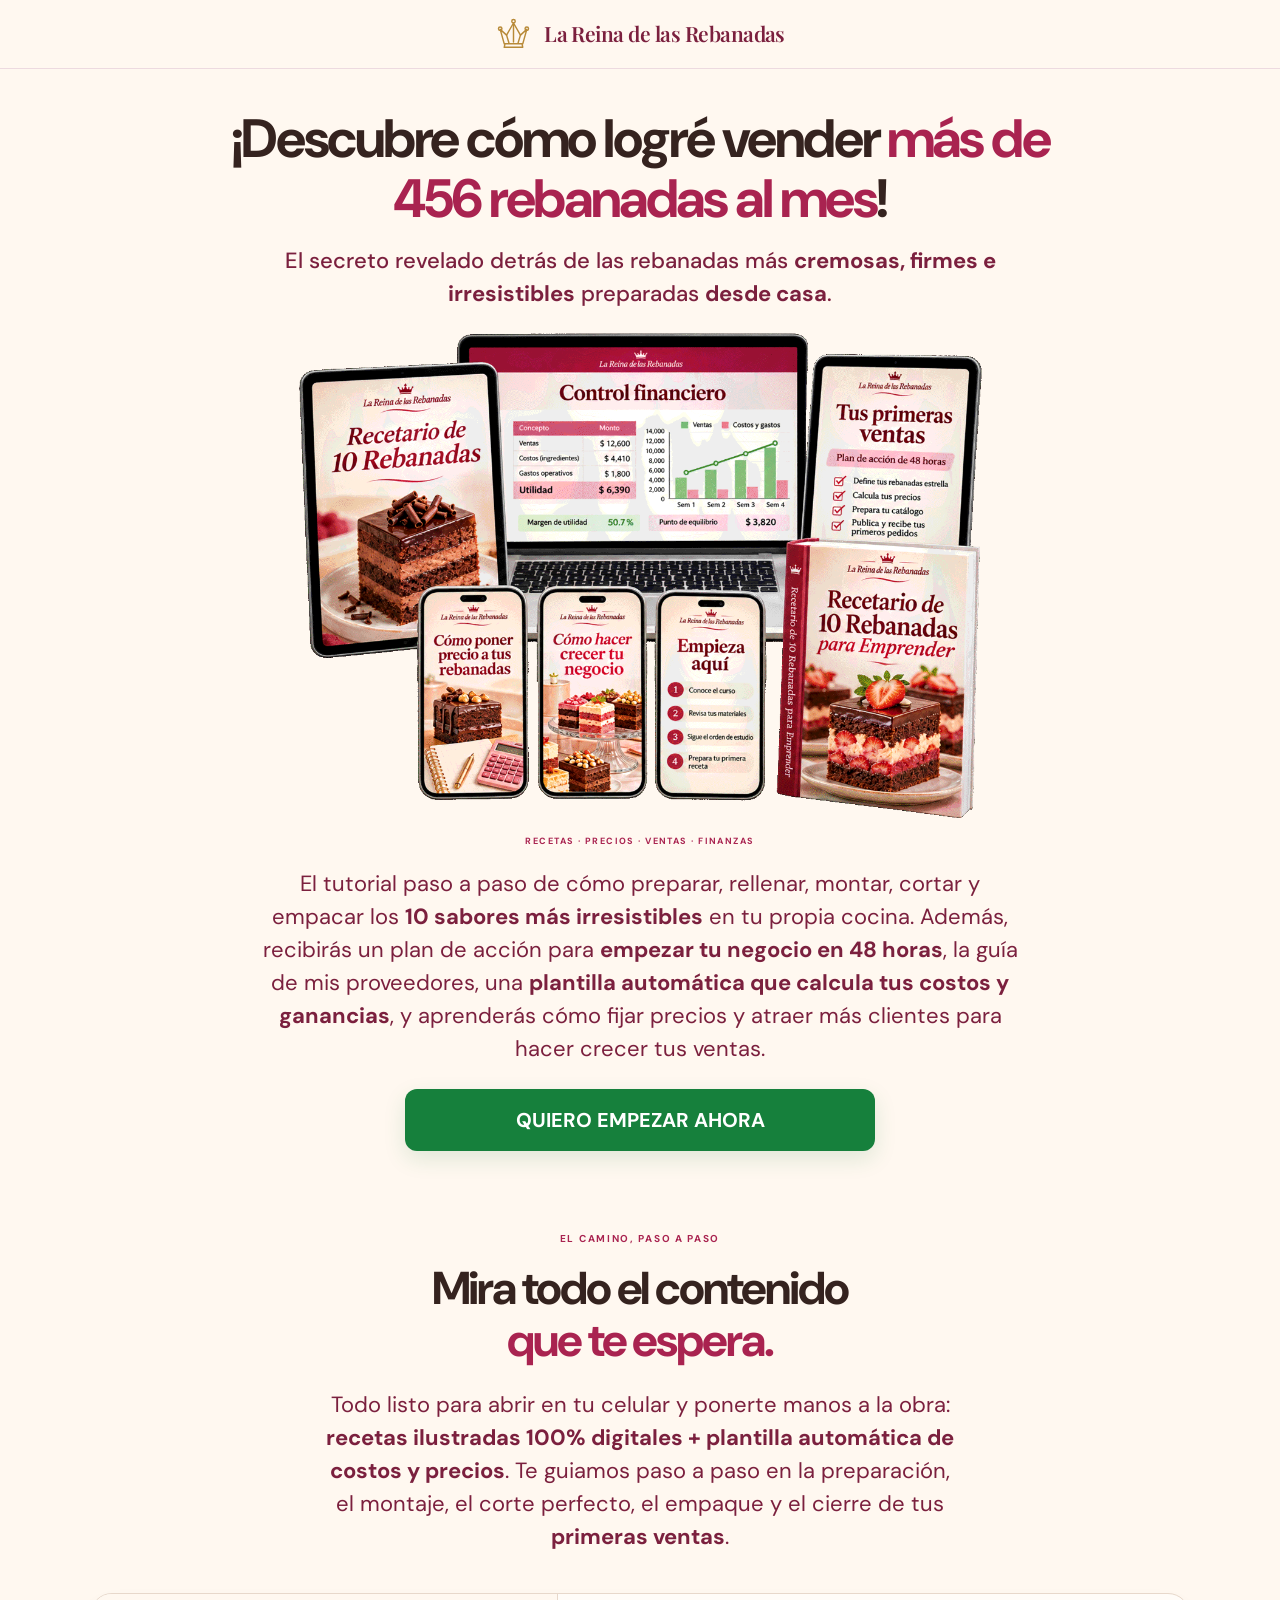
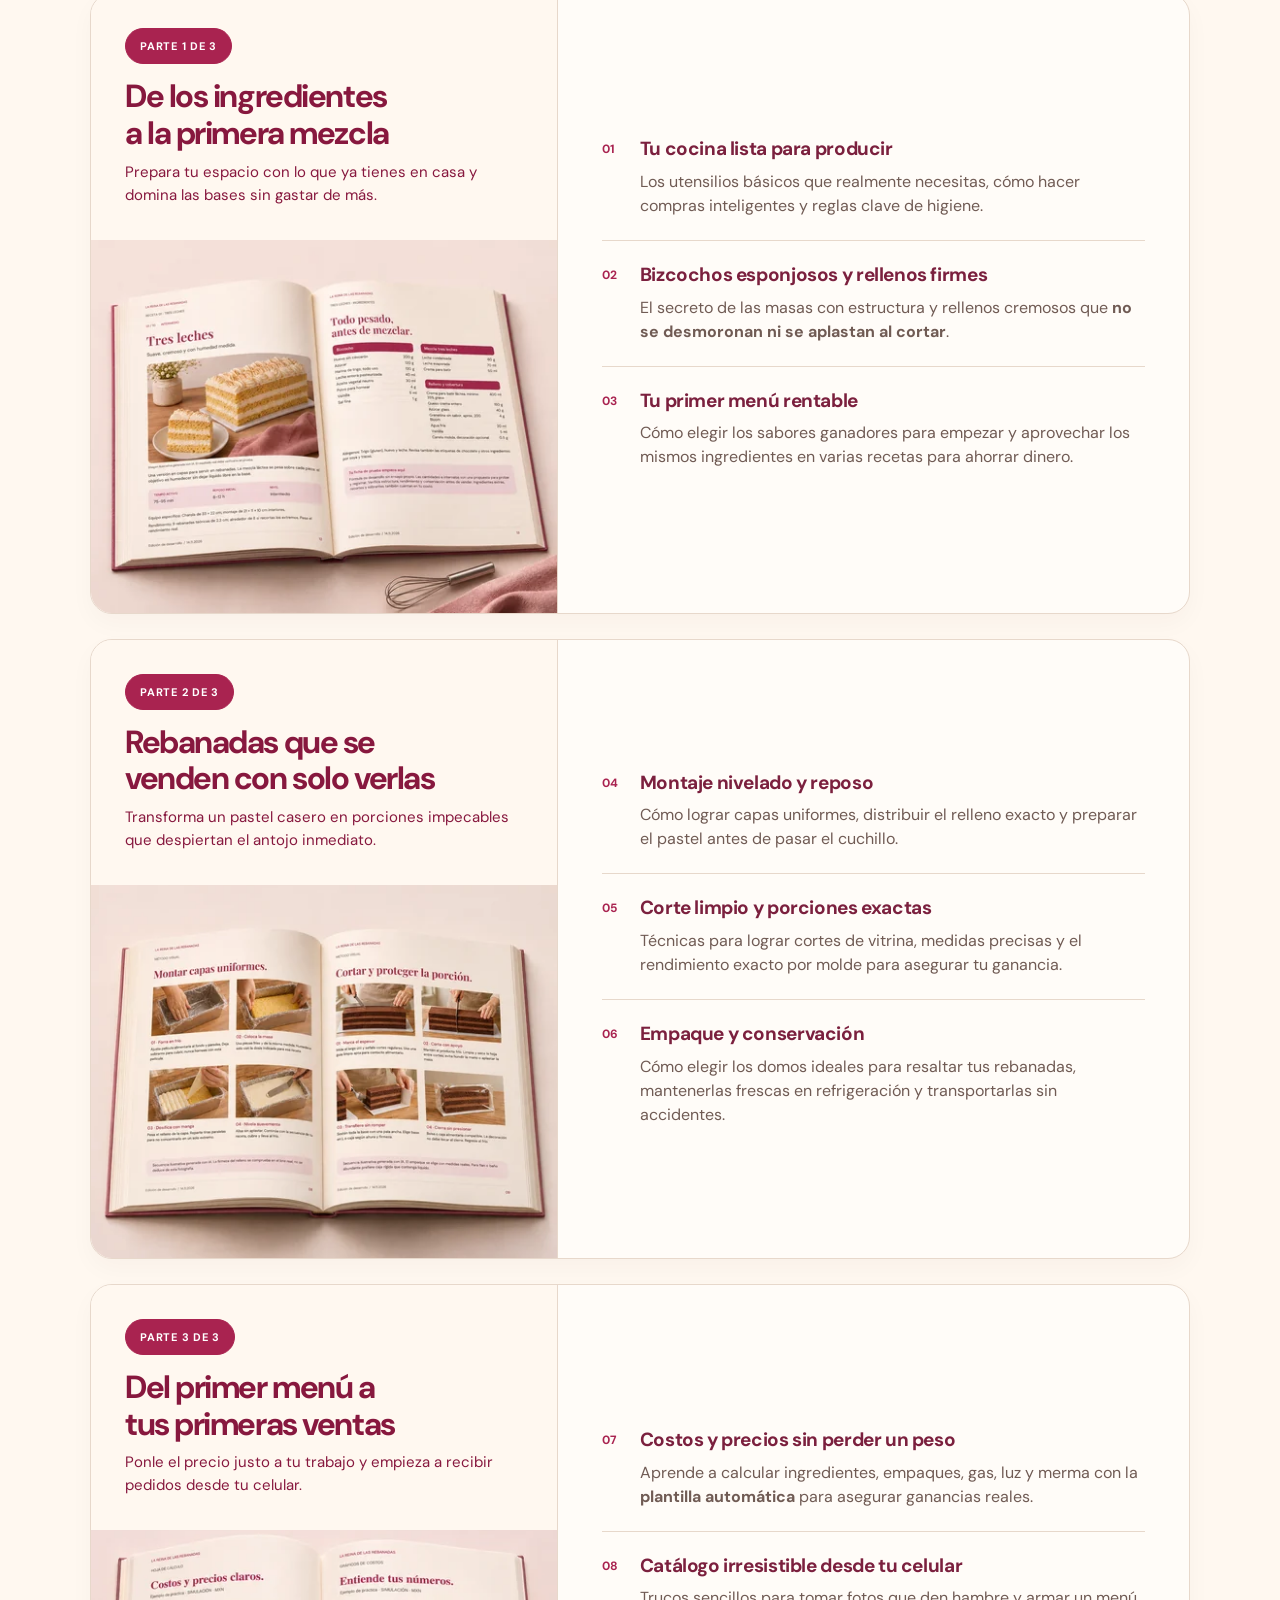
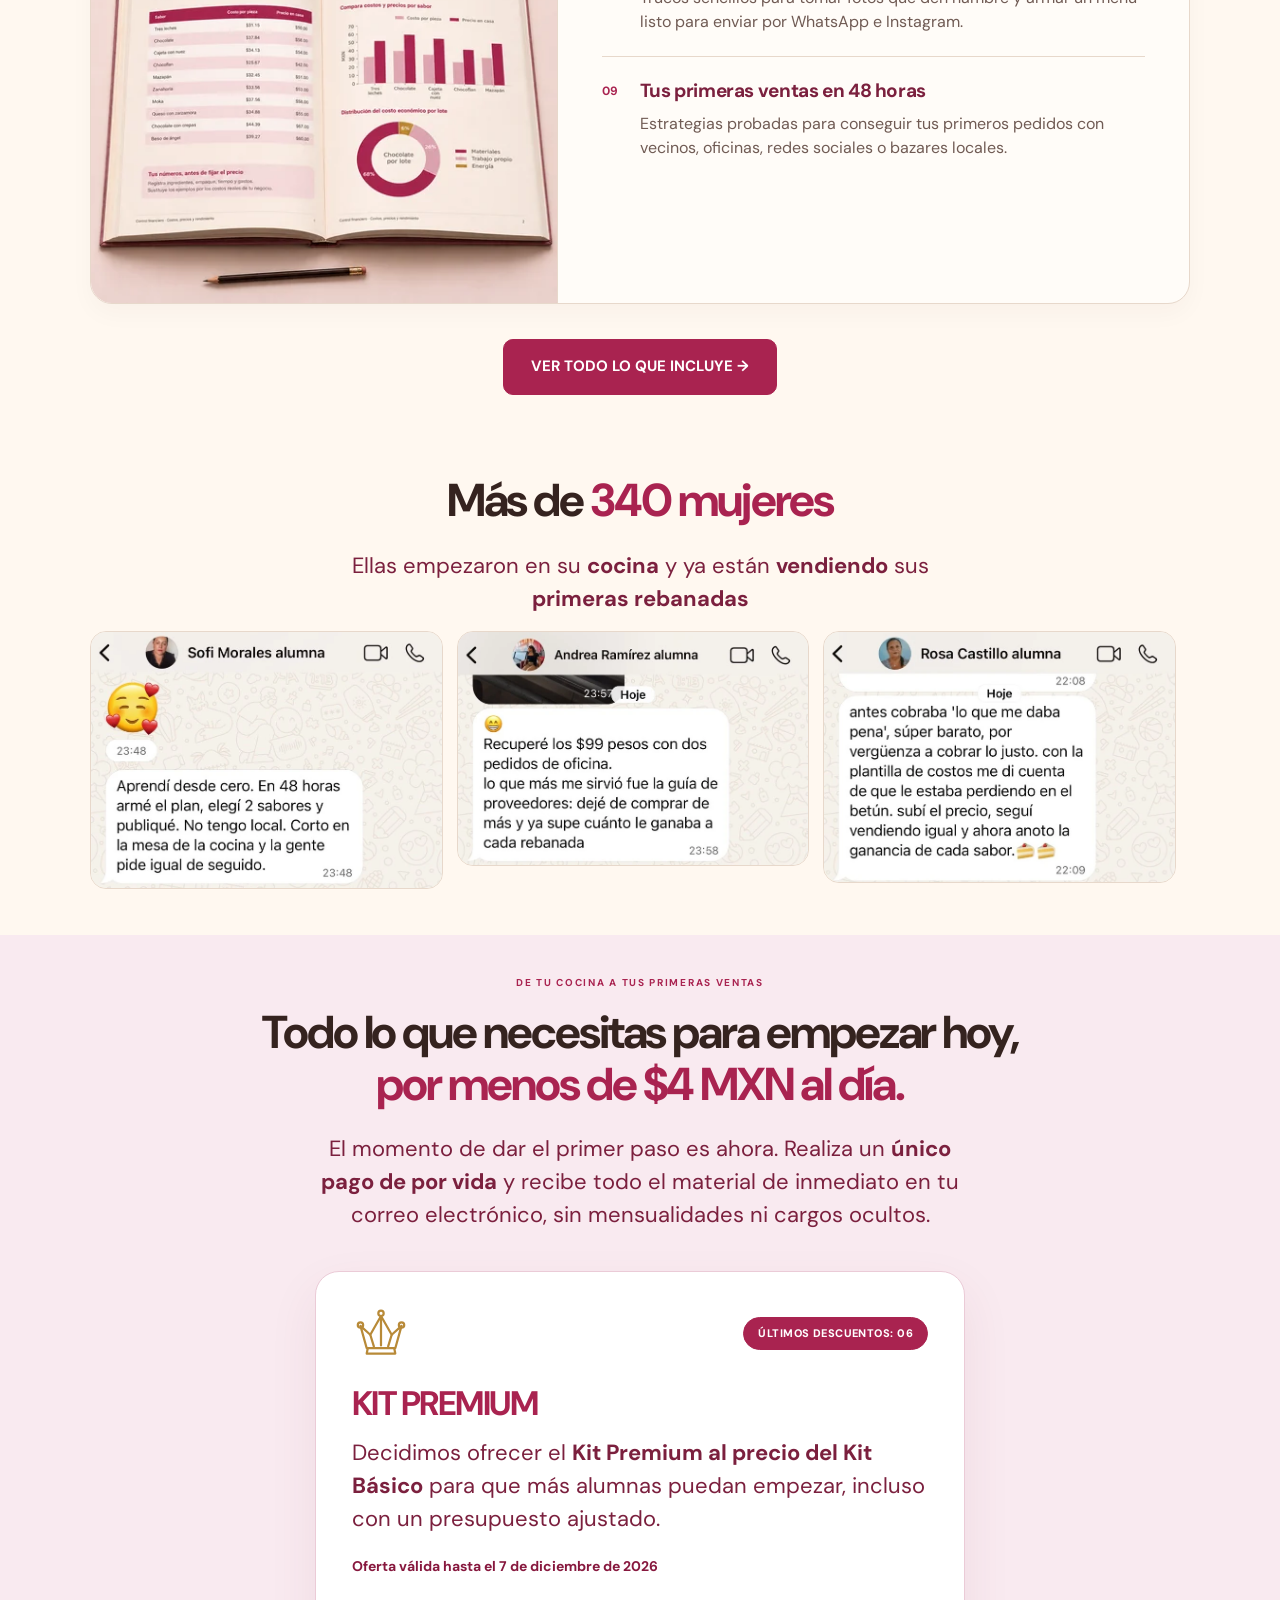
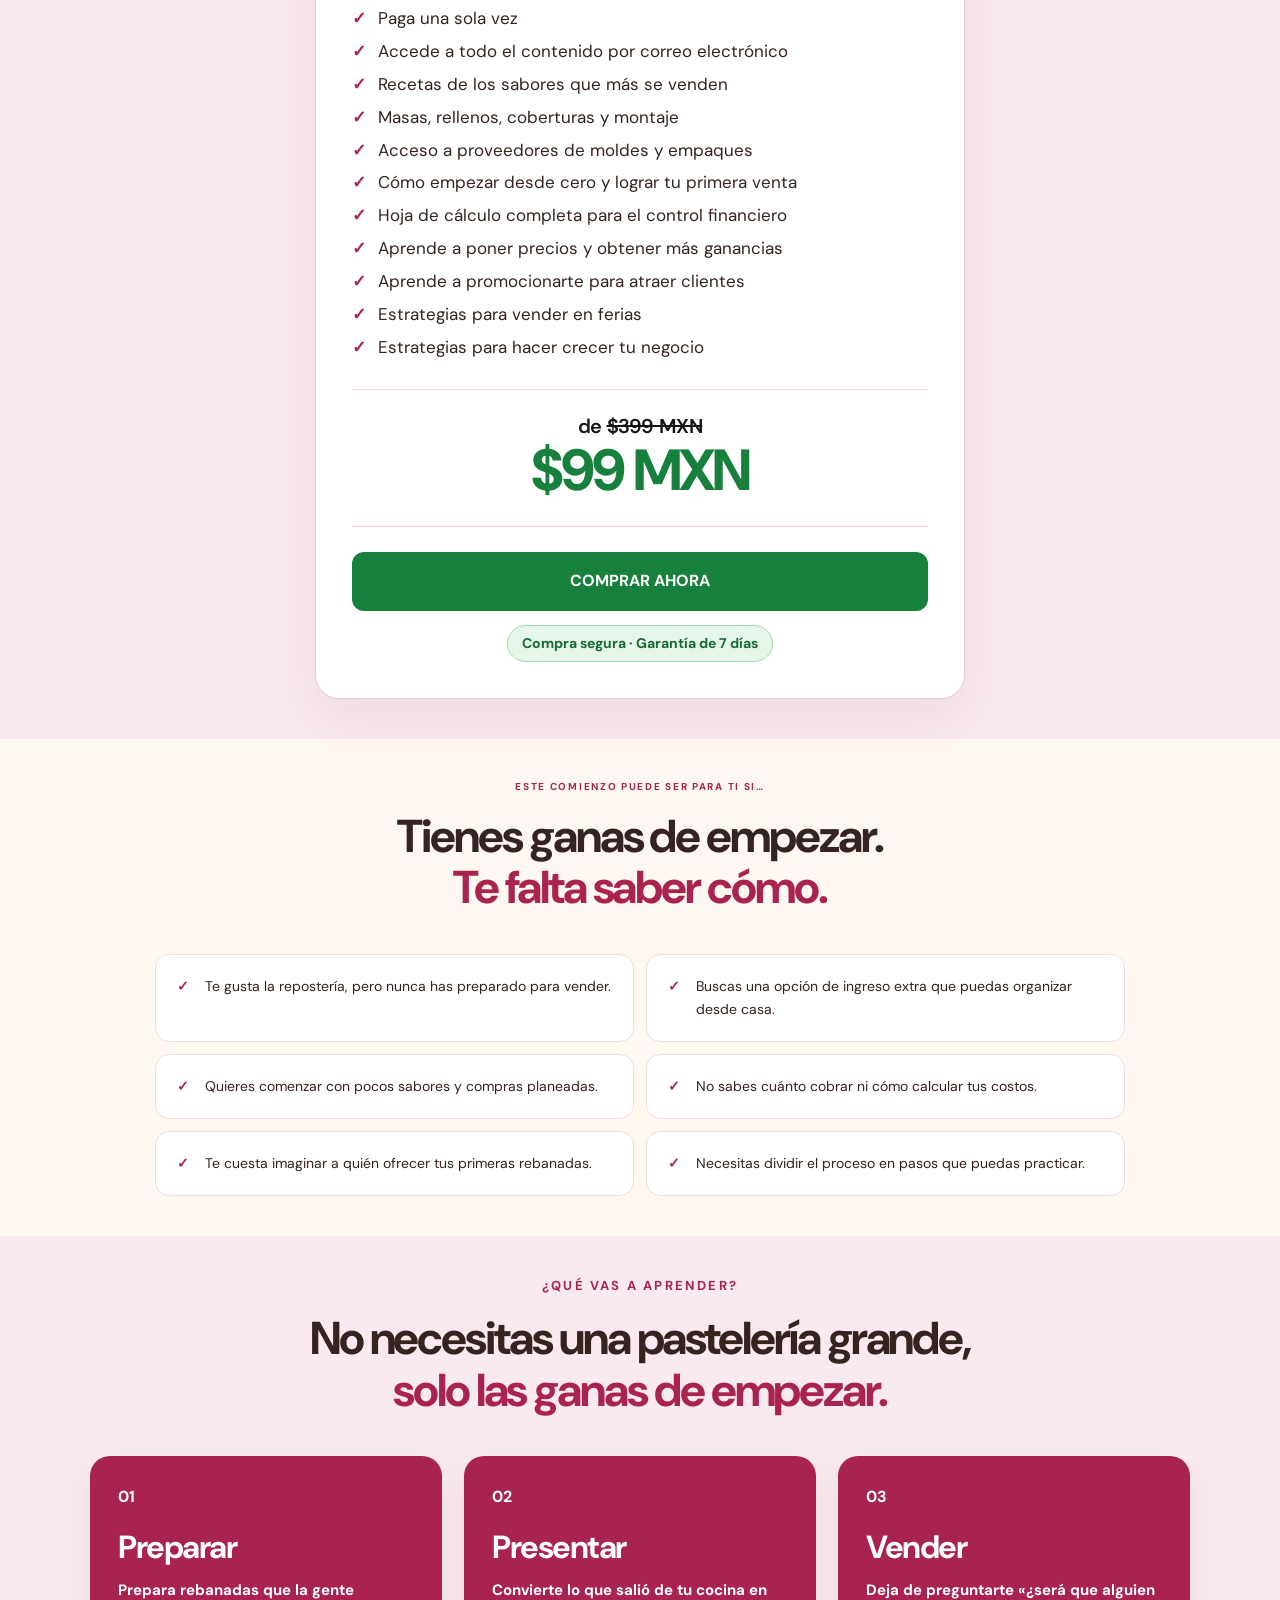
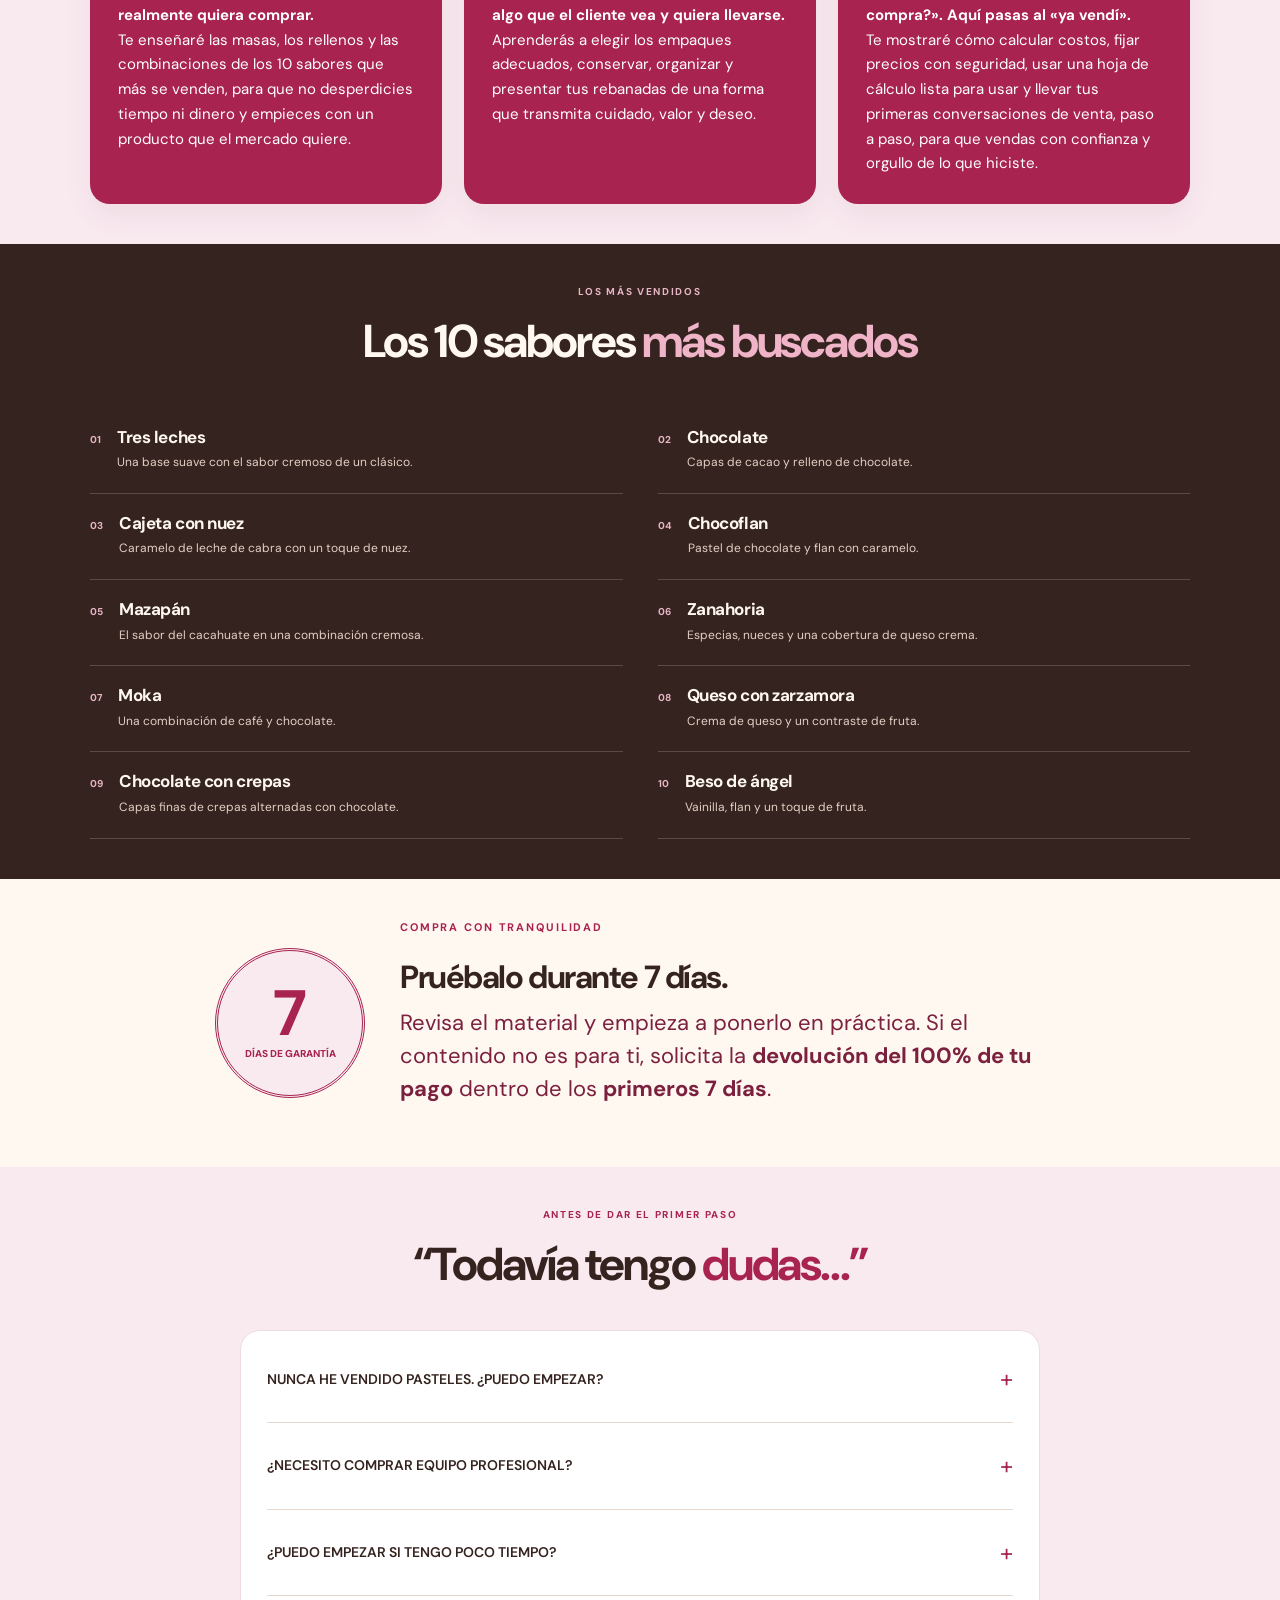
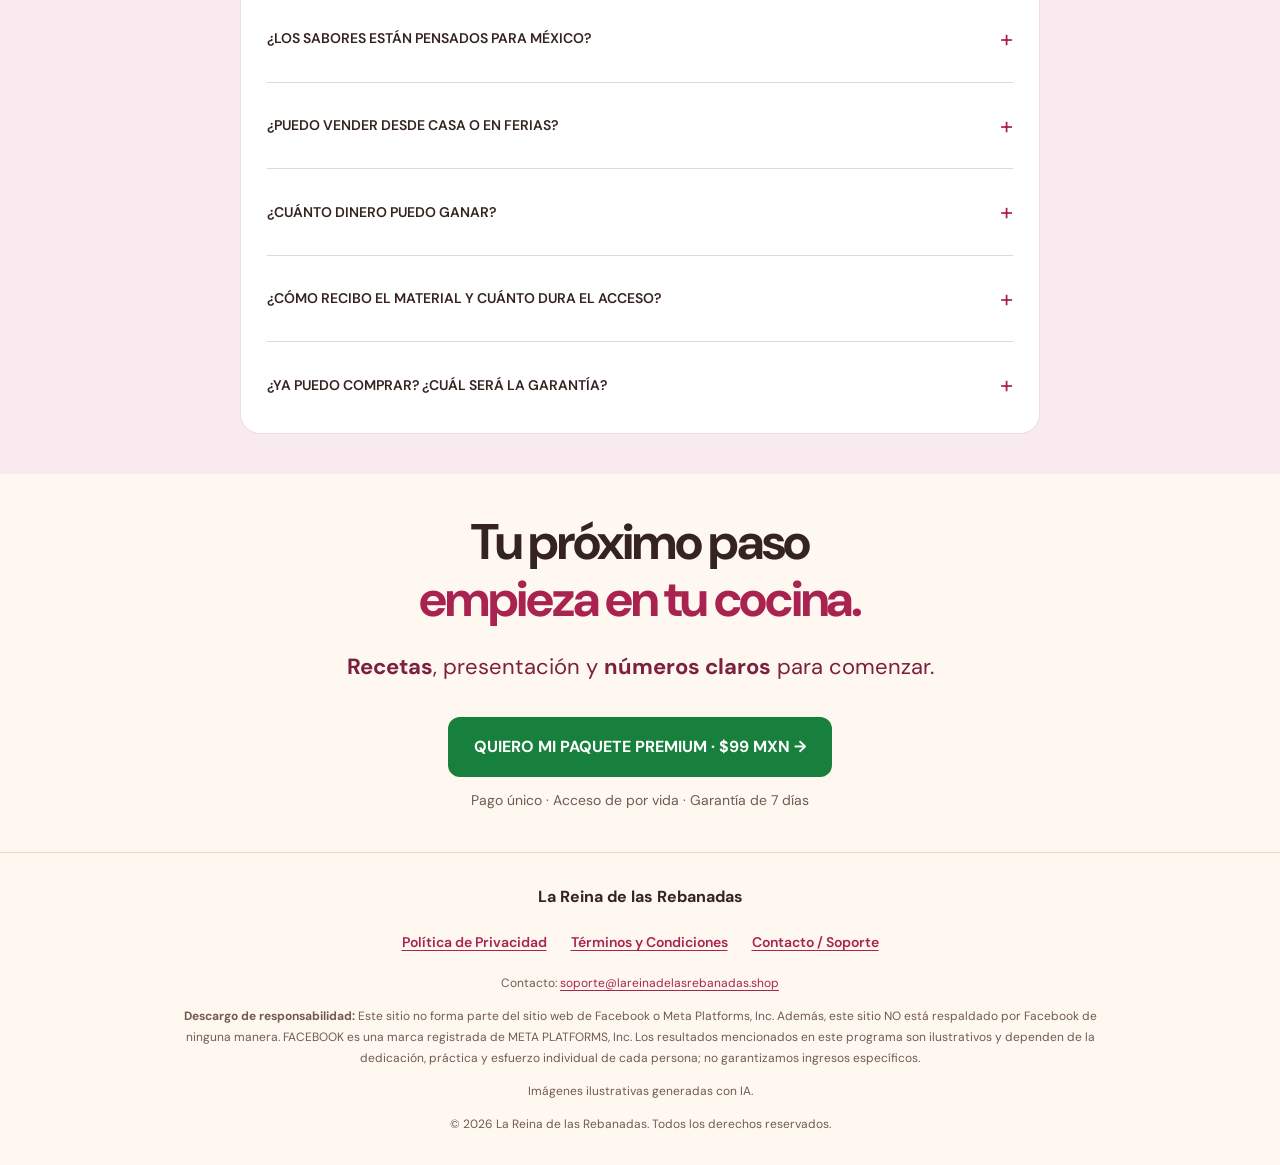
==== commit 97753ae2: "Set consistent responsive spacing across sales sections" ====
--- a/index.html
+++ b/index.html
@@ -40,6 +40,9 @@
   .sales-page .sales-subtitle {
     font-size: 17px;
   }
+}
+.sales-page #principal > section {
+  padding-block: clamp(24px, 3.8vw, 40px);
 }
 @media (prefers-reduced-motion: no-preference) {
   .test-hero .test-cta {
--- a/sales.css
+++ b/sales.css
@@ -253,3 +253,8 @@
     scroll-behavior: auto;
   }
 }
+
+.sales-page :is(.button, .floating-offer__button, button, summary):focus-visible {
+  outline: 2px solid currentColor;
+  outline-offset: -4px;
+}
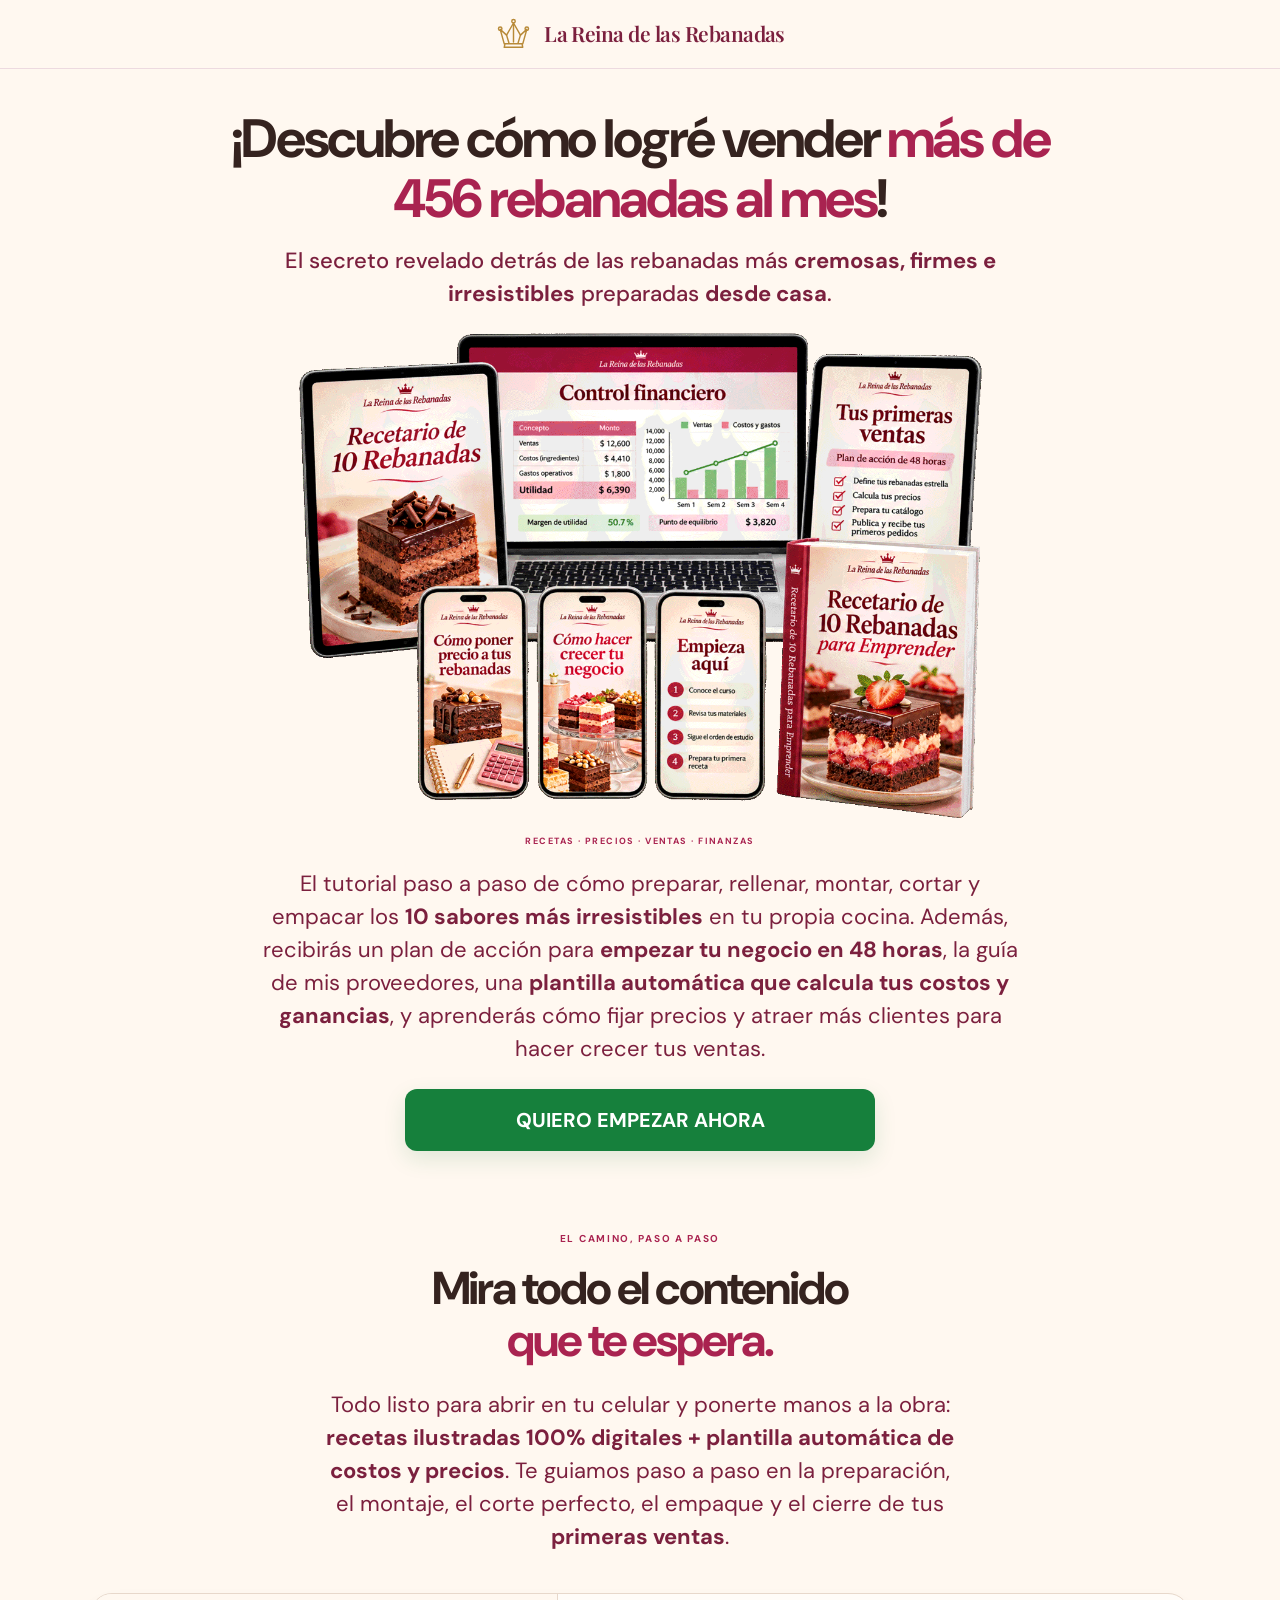
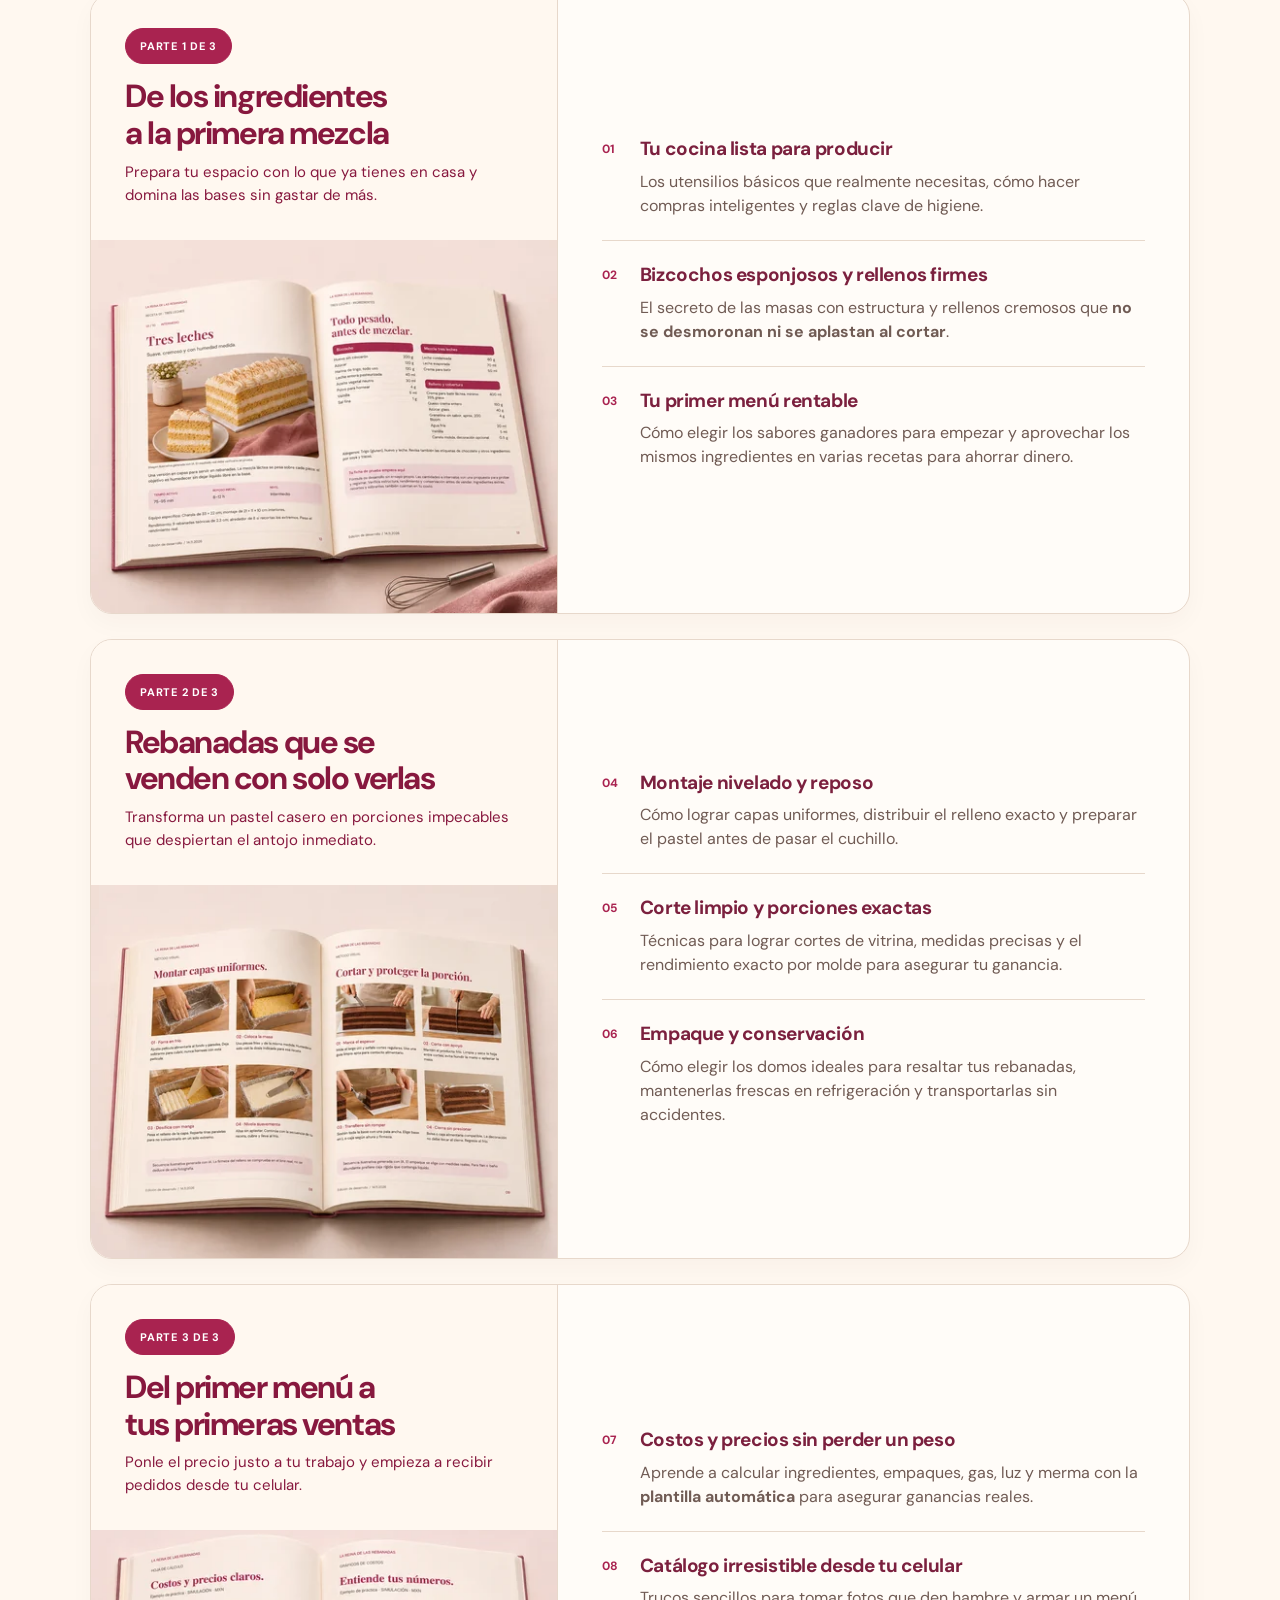
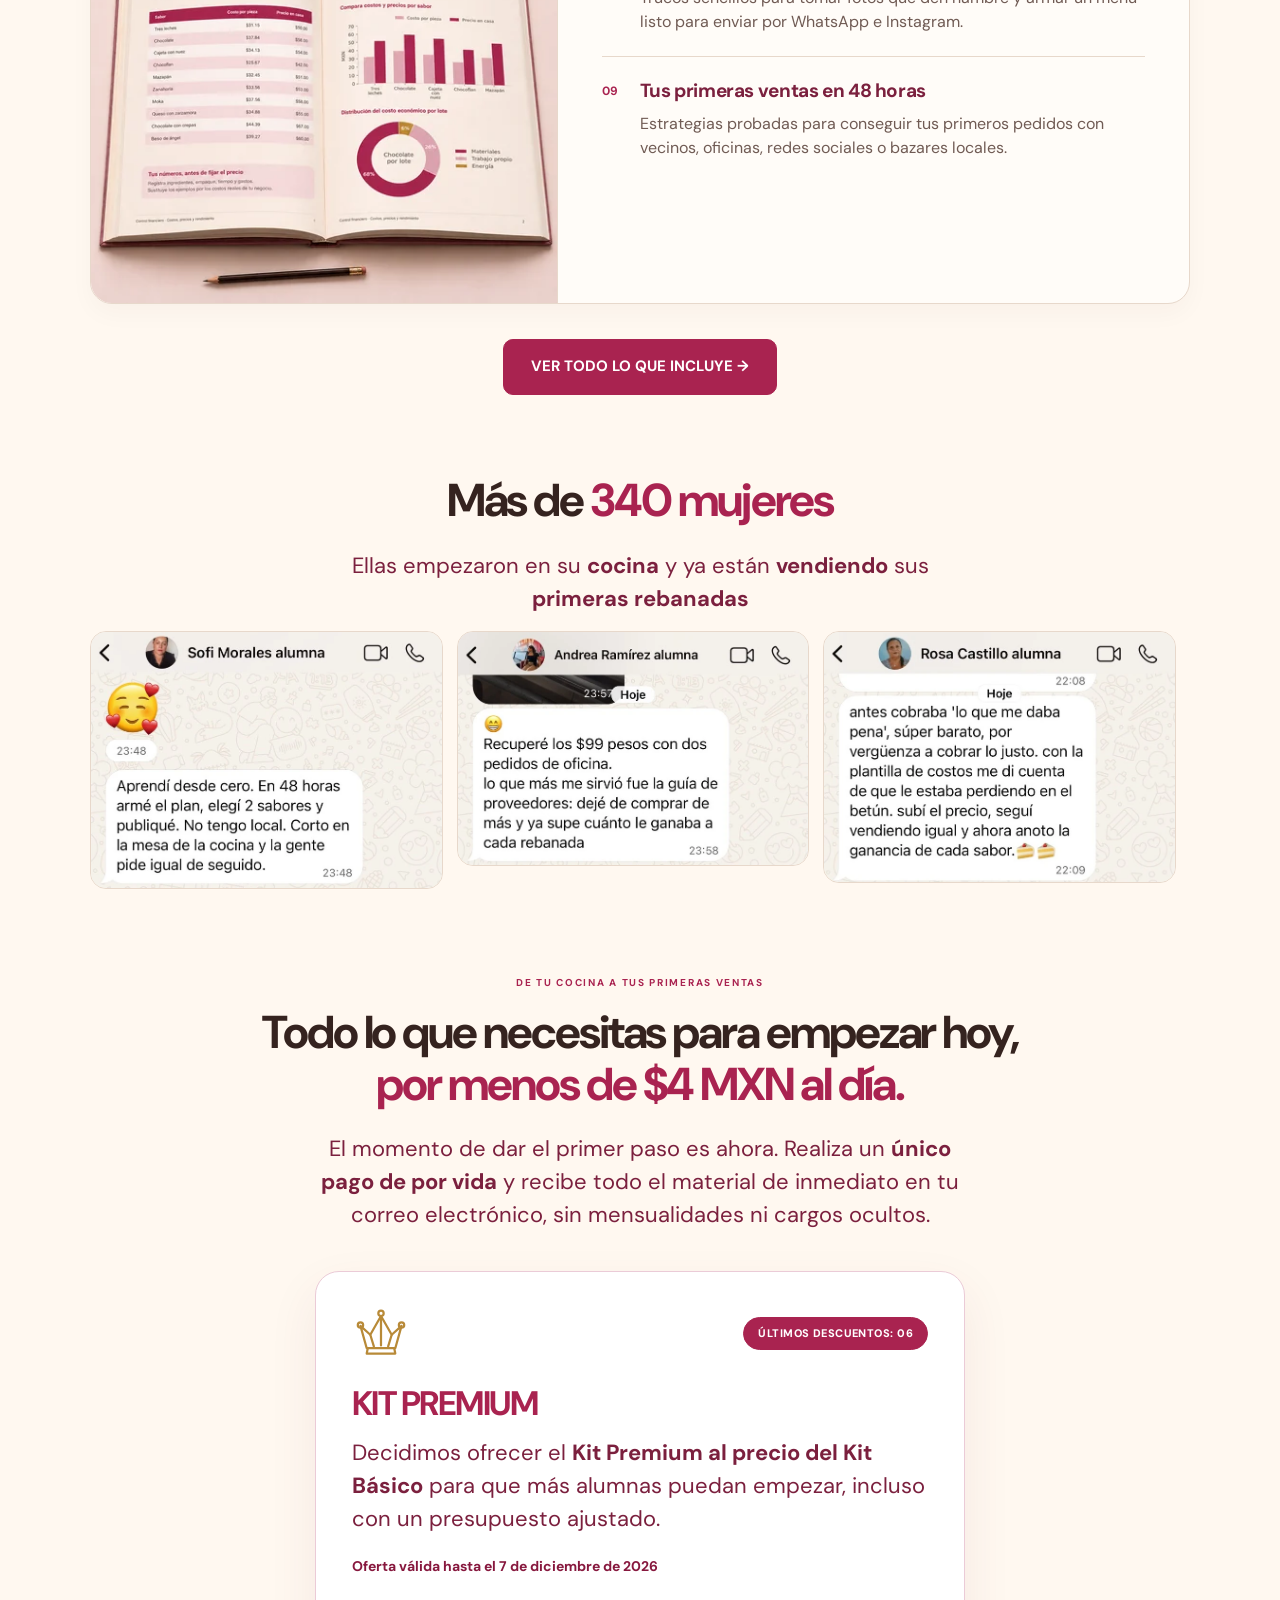
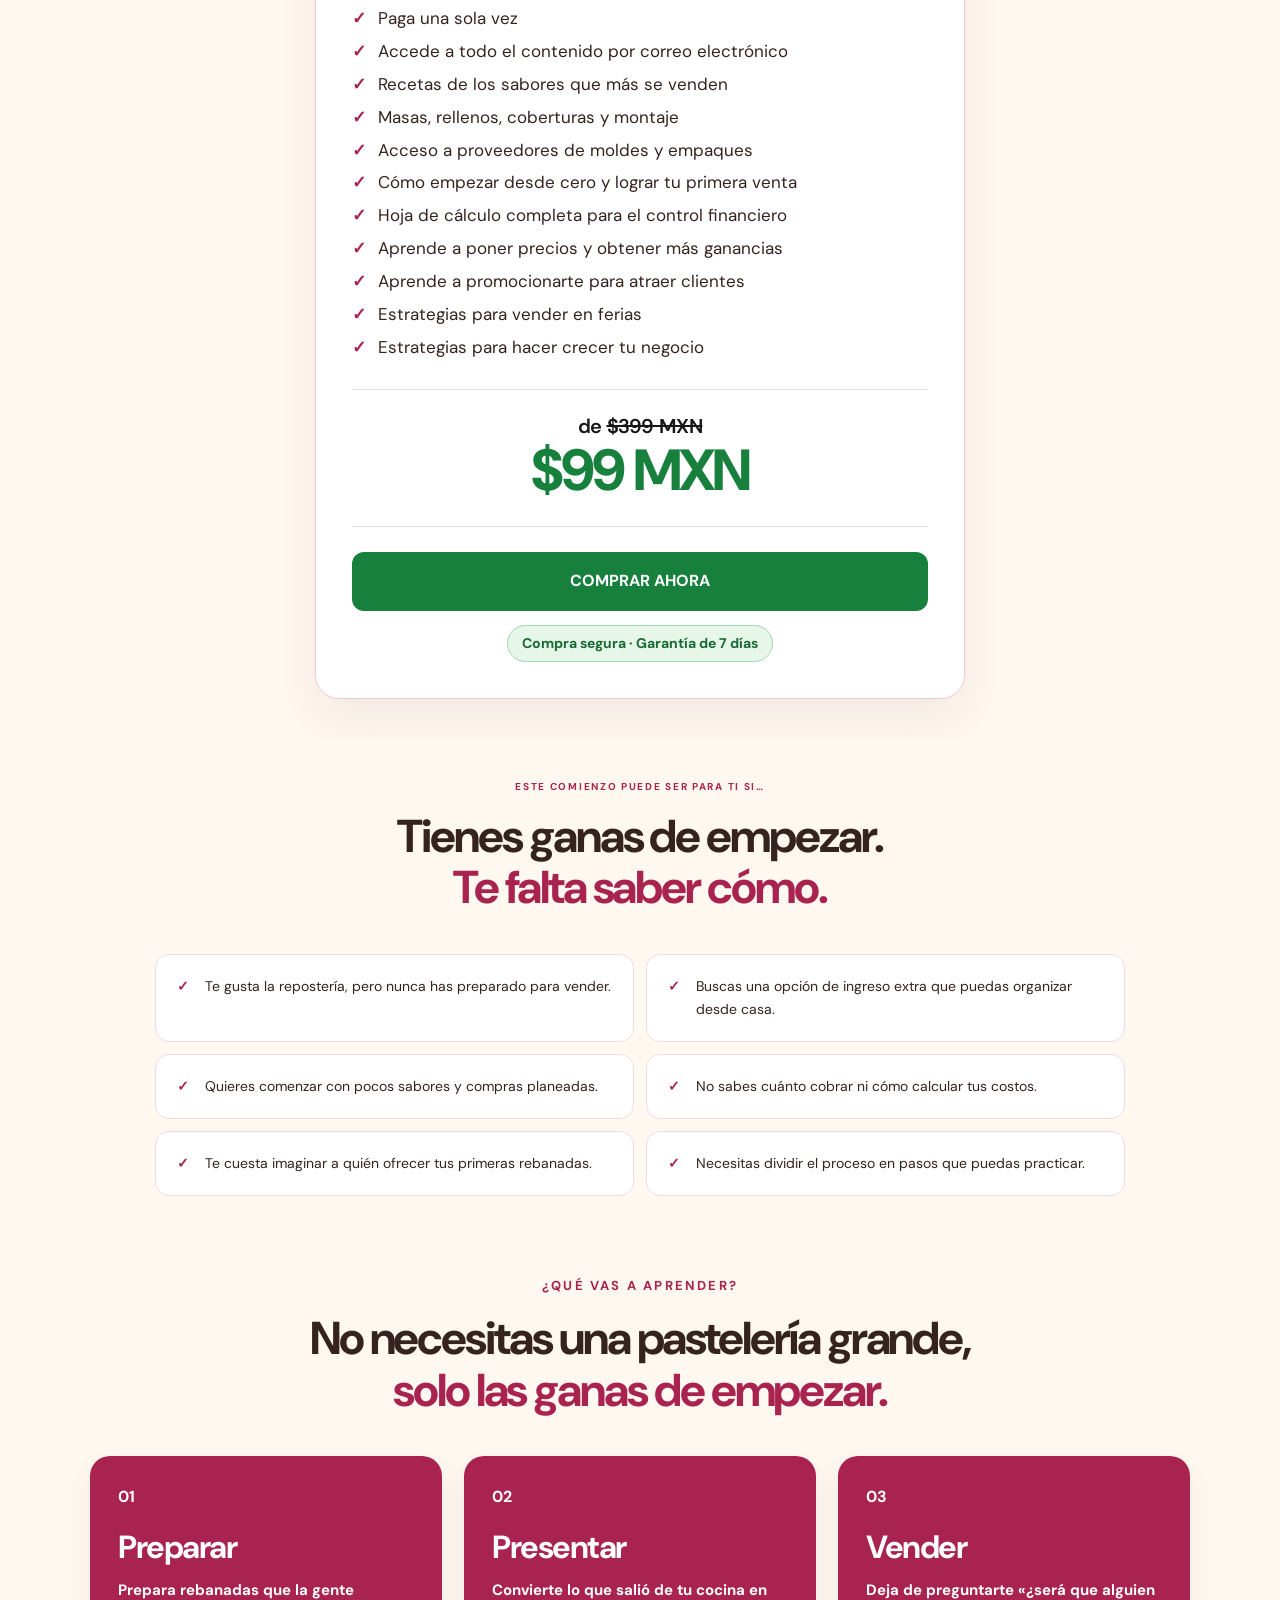
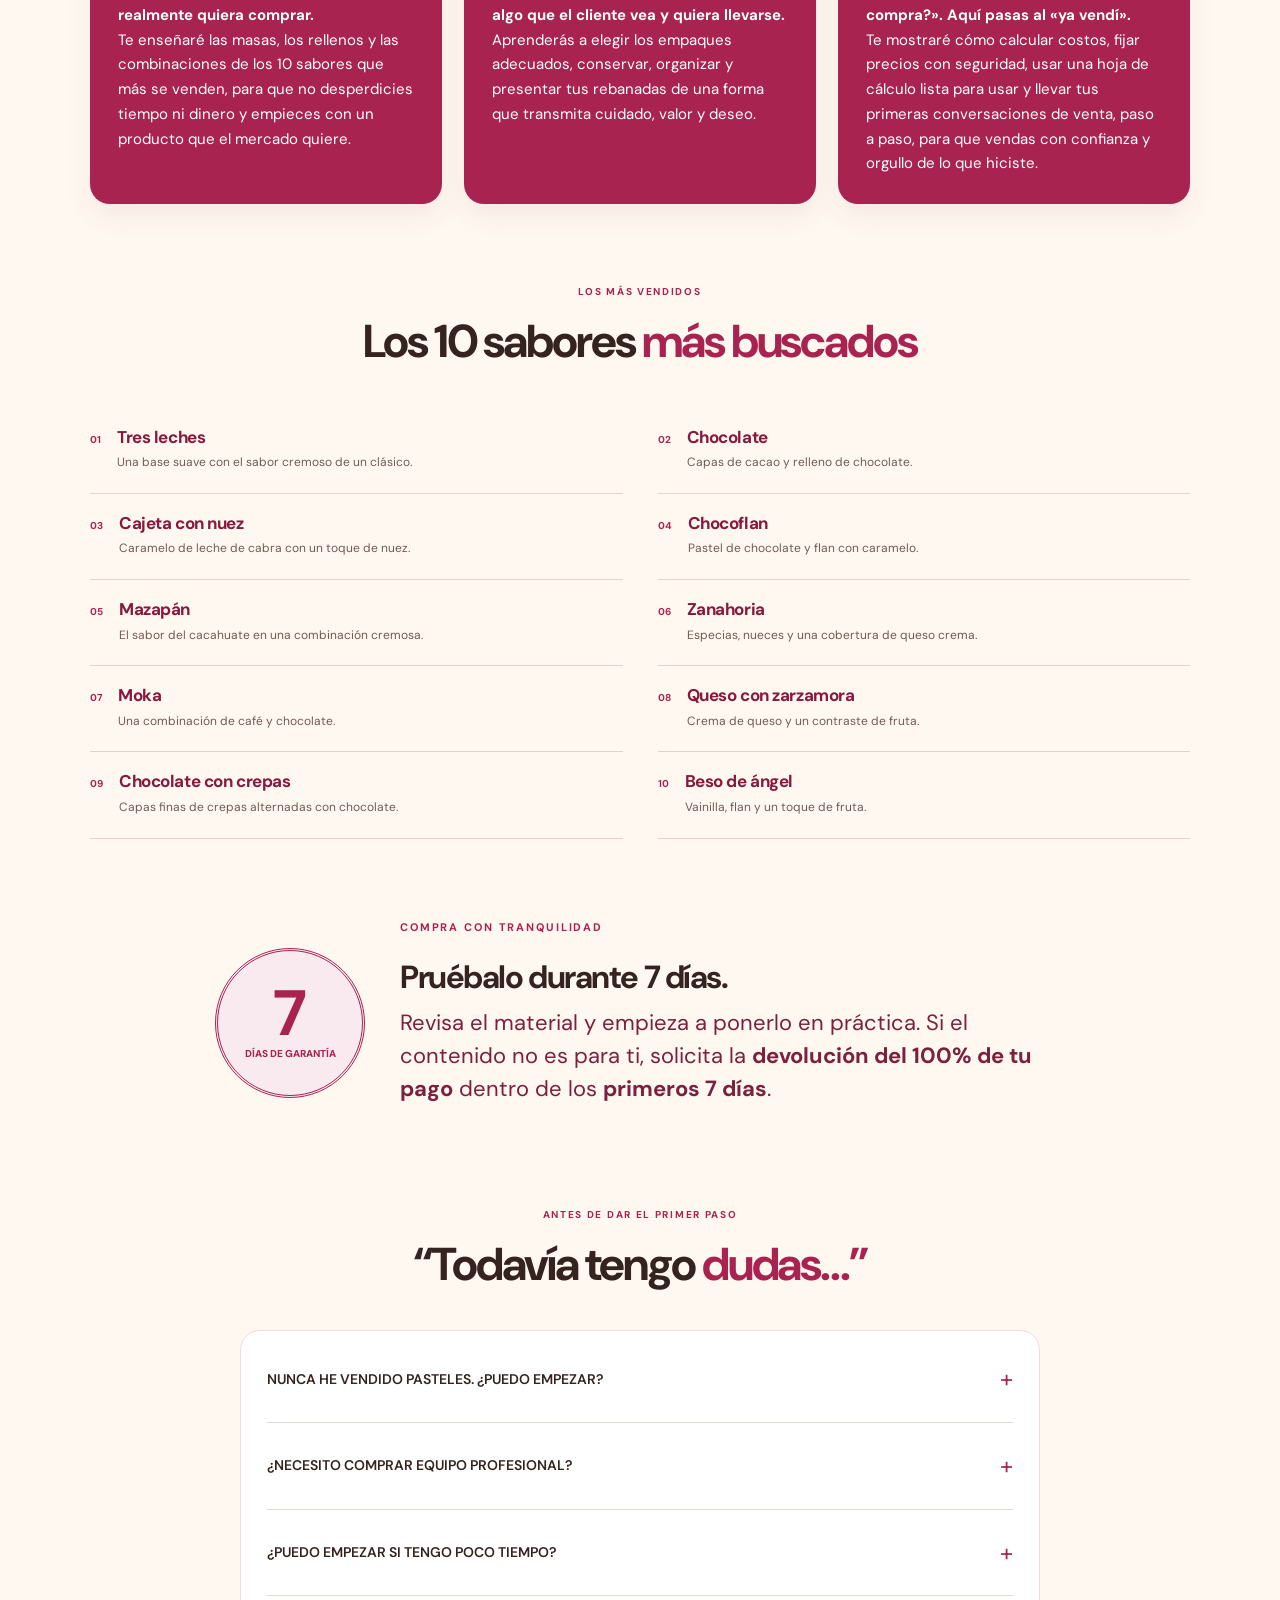
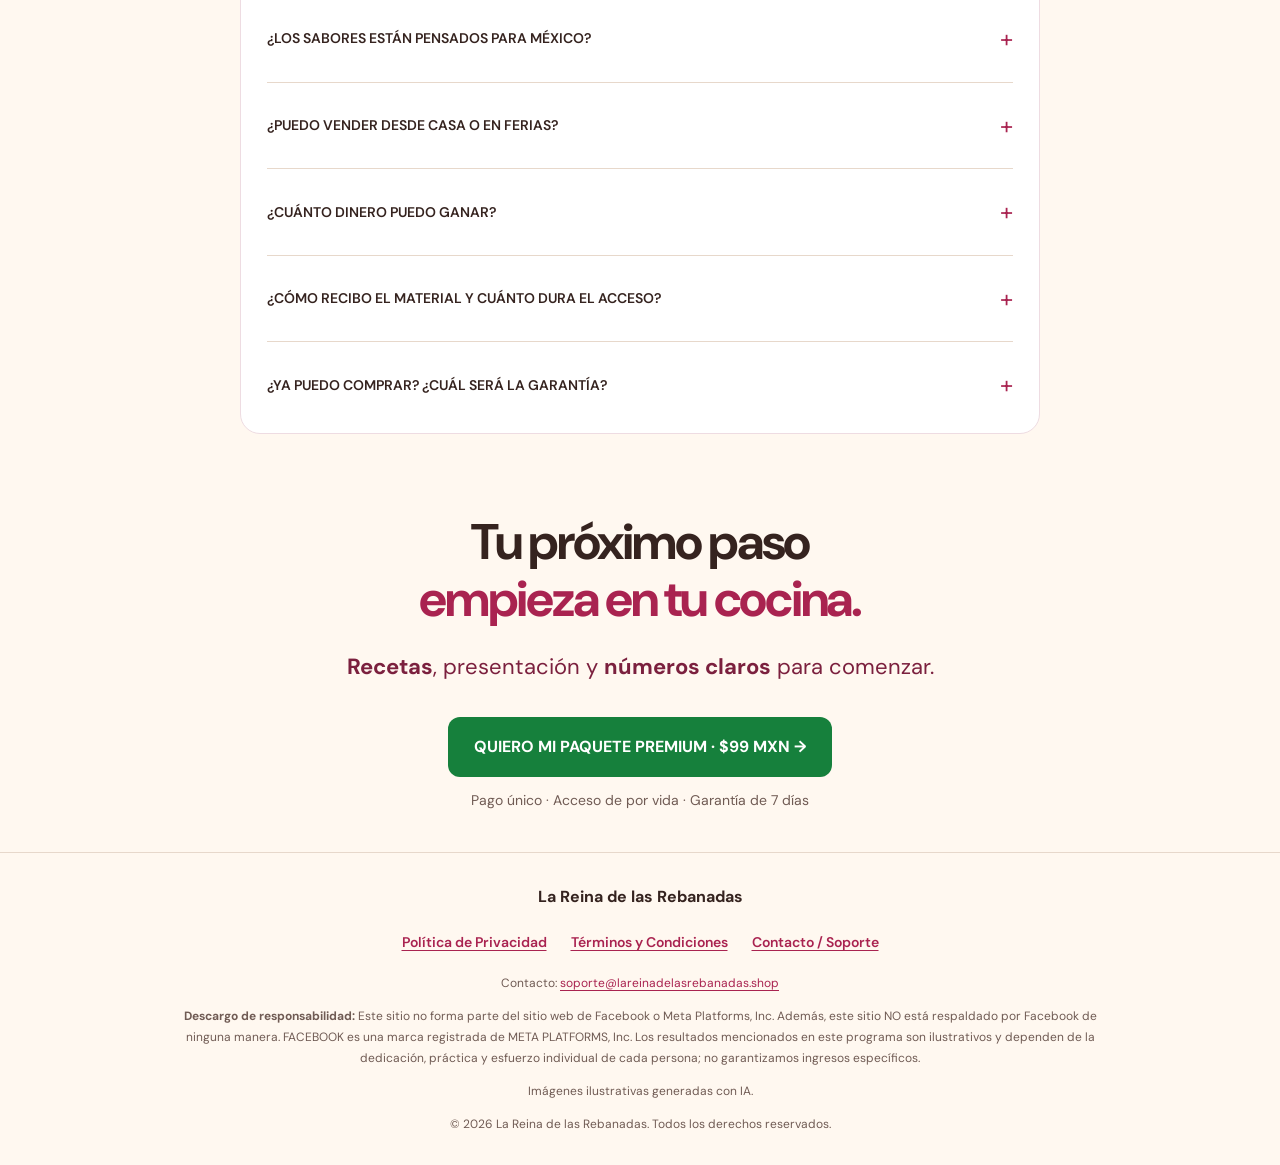
==== commit 6da105b5: "Use cream throughout the sales page and pulse the buy button" ====
--- a/index.html
+++ b/index.html
@@ -8,7 +8,7 @@
 </style><style id="premium-redesign">
 :root{--premium-pink:#a92350;--premium-ink:#35231f}
 body{background:var(--cream)}.test-banner{background:var(--premium-pink);font-size:11px;letter-spacing:.05em}.premium-header{background:#fff8f0;border-bottom:1px solid #eddae0}.premium-header .brand{color:#7b203e}.premium-header .sales-nav{min-height:68px}
-.test-hero{padding:26px 0 26px;overflow:hidden}.test-hero>.sales-wrap{max-width:900px;display:flex;flex-direction:column;align-items:center;text-align:center;gap:0}.test-hero h1{font-size:clamp(35px,4.4vw,54px);line-height:1.12;letter-spacing:-.045em;max-width:870px;margin:0 auto 14px;color:#35231f}.test-hero h1 em{color:#a92350;font-style:normal}.test-hero .hero-subhead{max-width:750px;margin:0 auto 15px;font-family:var(--sans);font-weight:500}.premium-mockup{position:relative;width:100%;max-width:700px;margin:0 auto 18px}.premium-mockup img{position:relative;display:block;width:100%;height:auto}.premium-mockup>span{display:block;text-align:center;font-size:9px;letter-spacing:.16em;font-weight:700;color:#a92350;margin-top:8px}.test-hero .test-lead{width:100%;max-width:760px;margin:0 auto 24px}.test-hero .hero-note{display:block;font-size:12px;line-height:1.55;margin-top:8px;color:#796360}.test-hero .test-cta{min-width:0;width:min(100%,470px);text-align:center;font-size:clamp(17px,4.5vw,20px);padding:17px 18px;border-radius:12px;box-shadow:0 8px 22px #16803c22}.test-hero .under-cta{font-size:11px;text-align:center;margin:12px auto 0}.sales-heading h2 em{color:#a92350}.sales-section{padding:64px 0}.audience-wrap{max-width:970px}.audience-list{grid-template-columns:1fr 1fr;gap:12px}.audience-list li{background:#fff;border-color:#eedce2;border-radius:14px;font-size:14px;padding-block:20px}.sales-parts article{border-radius:20px;box-shadow:0 12px 28px #732d4412}#programa{background:#f9eaf0}#programa .sales-parts article{background:#a92350;border:0}#programa .sales-parts h3{color:white}#programa .sales-parts p{font-size:15px;line-height:1.65}.sales-dark{background:#35231f}.sales-dark h2 em{color:#efb4c7}.flavor-menu h3{color:#fff8f0}.curriculum-card{border-radius:22px;box-shadow:0 10px 25px #35231f08}.curriculum-items h4{color:#7b203e}#oferta.sales-section{background:#f9eaf0;padding:65px 0}#oferta .bundle-card{border:1px solid #ebcbd7;border-radius:24px;box-shadow:0 20px 50px #732d4414;padding:36px}#oferta .bundle-card>h3{color:#a92350;font-size:34px}#oferta .launch-button{border-radius:12px;animation:none}.bundle-price{border-color:#eedce2}.guarantee-section{background:#fff8f0}.guarantee-seal{color:#a92350;border-color:#a92350;background:#f9eaf0}.guarantee-inner .eyebrow{color:#a92350}.sales-faq{background:#f9eaf0}.sales-faq .faq-list{background:#fff;border-color:#eedce2;border-radius:20px}.closing-section{background:#fff8f0}.closing-section .test-cta{border-radius:12px}.proof-preview{display:none}
+.test-hero{padding:26px 0 26px;overflow:hidden}.test-hero>.sales-wrap{max-width:900px;display:flex;flex-direction:column;align-items:center;text-align:center;gap:0}.test-hero h1{font-size:clamp(35px,4.4vw,54px);line-height:1.12;letter-spacing:-.045em;max-width:870px;margin:0 auto 14px;color:#35231f}.test-hero h1 em{color:#a92350;font-style:normal}.test-hero .hero-subhead{max-width:750px;margin:0 auto 15px;font-family:var(--sans);font-weight:500}.premium-mockup{position:relative;width:100%;max-width:700px;margin:0 auto 18px}.premium-mockup img{position:relative;display:block;width:100%;height:auto}.premium-mockup>span{display:block;text-align:center;font-size:9px;letter-spacing:.16em;font-weight:700;color:#a92350;margin-top:8px}.test-hero .test-lead{width:100%;max-width:760px;margin:0 auto 24px}.test-hero .hero-note{display:block;font-size:12px;line-height:1.55;margin-top:8px;color:#796360}.test-hero .test-cta{min-width:0;width:min(100%,470px);text-align:center;font-size:clamp(17px,4.5vw,20px);padding:17px 18px;border-radius:12px;box-shadow:0 8px 22px #16803c22}.test-hero .under-cta{font-size:11px;text-align:center;margin:12px auto 0}.sales-heading h2 em{color:#a92350}.sales-section{padding:64px 0}.audience-wrap{max-width:970px}.audience-list{grid-template-columns:1fr 1fr;gap:12px}.audience-list li{background:#fff;border-color:#eedce2;border-radius:14px;font-size:14px;padding-block:20px}.sales-parts article{border-radius:20px;box-shadow:0 12px 28px #732d4412}#programa .sales-parts article{background:#a92350;border:0}#programa .sales-parts h3{color:white}#programa .sales-parts p{font-size:15px;line-height:1.65}#sabores .flavor-menu h3{color:var(--berry-dark)}.curriculum-card{border-radius:22px;box-shadow:0 10px 25px #35231f08}.curriculum-items h4{color:#7b203e}#oferta .bundle-card{border:1px solid #ebcbd7;border-radius:24px;box-shadow:0 20px 50px #732d4414;padding:36px}#oferta .bundle-card>h3{color:#a92350;font-size:34px}#oferta .launch-button{border-radius:12px}.bundle-price{border-color:#eedce2}.guarantee-section{background:#fff8f0}.guarantee-seal{color:#a92350;border-color:#a92350;background:#f9eaf0}.guarantee-inner .eyebrow{color:#a92350}.sales-faq .faq-list{background:#fff;border-color:#eedce2;border-radius:20px}.closing-section{background:#fff8f0}.closing-section .test-cta{border-radius:12px}.proof-preview{display:none}
 @media(max-width:760px){.premium-header .sales-nav{min-height:59px}.premium-header .brand{font-size:16px}.test-hero{padding:15px 0 18px}.test-hero>.sales-wrap{width:calc(100% - 36px)}.test-hero h1{font-size:34px;line-height:1.14;margin-bottom:10px}.test-hero .hero-subhead{margin-bottom:12px}.premium-mockup{max-width:480px;margin:0 auto 14px}.premium-mockup>span{font-size:8px;margin-top:5px;letter-spacing:.12em}.test-hero .hero-note{font-size:11px;margin-top:7px}.test-hero .test-cta{width:100%;min-height:57px;margin:0}.test-hero .under-cta{font-size:10px}.audience-list{grid-template-columns:1fr}.audience-list li{font-size:13px;padding-block:16px}.sales-section{padding:43px 0}.sales-heading h2{font-size:30px}#programa .sales-parts p{font-size:14px}#oferta .bundle-card{padding:26px 22px}#oferta .bundle-card>h3{font-size:28px}.bundle-top{gap:9px}.curriculum-items{padding:0 21px}.guarantee-inner{gap:20px}.closing-section .test-cta{font-size:13px}}
 #oferta .offer-deadline {
   color: var(--berry-dark);
@@ -43,6 +43,7 @@
 }
 .sales-page #principal > section {
   padding-block: clamp(24px, 3.8vw, 40px);
+  background: var(--cream);
 }
 @media (prefers-reduced-motion: no-preference) {
   .test-hero .test-cta {
@@ -105,7 +106,7 @@
 </section><section class="sales-section sales-pink" id="oferta"><div class="sales-wrap offer-wrap"><div class="sales-heading"><span class="eyebrow">DE TU COCINA A TUS PRIMERAS VENTAS</span><h2>Todo lo que necesitas para empezar hoy, <em>por menos de $4 MXN al día.</em></h2><p class="sales-subtitle">El momento de dar el primer paso es ahora. Realiza un <strong>único pago de por vida</strong> y recibe todo el material de inmediato en tu correo electrónico, sin mensualidades ni cargos ocultos.</p></div><div class="bundle-card"><div class="bundle-top"><img src="/assets/corona.svg" width="58" height="50" alt=""><span class="sales-pill offer-discount-badge">ÚLTIMOS DESCUENTOS: 06</span></div><h3>KIT PREMIUM</h3><p class="bundle-subtitle sales-subtitle">Decidimos ofrecer el <strong>Kit Premium al precio del Kit Básico</strong> para que más alumnas puedan empezar, incluso con un presupuesto ajustado.</p><p class="offer-deadline" id="offer-deadline" hidden>Oferta válida hasta el <time></time></p><ul class="check-list"><li>Paga una sola vez</li><li>Accede a todo el contenido por correo electrónico</li><li>Recetas de los sabores que más se venden</li><li>Masas, rellenos, coberturas y montaje</li><li>Acceso a proveedores de moldes y empaques</li><li>Cómo empezar desde cero y lograr tu primera venta</li><li>Hoja de cálculo completa para el control financiero</li><li>Aprende a poner precios y obtener más ganancias</li><li>Aprende a promocionarte para atraer clientes</li><li>Estrategias para vender en ferias</li><li>Estrategias para hacer crecer tu negocio</li></ul><div class="bundle-price"><span class="bundle-price-before">de <s>$399 MXN</s></span><strong class="bundle-price-now">$99 MXN</strong></div><a id="comprar-ahora" class="button launch-button" href="https://xpag.global/pay/aq4grR2N" aria-describedby="launch-info">COMPRAR AHORA</a><p class="offer-small offer-guarantee" id="launch-info">Compra segura · Garantía de 7 días</p></div></div></section><section class="sales-section" id="para-ti"><div class="sales-wrap audience-wrap"><div class="sales-heading"><span class="eyebrow">ESTE COMIENZO PUEDE SER PARA TI SI…</span><h2>Tienes ganas de empezar.<br><em>Te falta saber cómo.</em></h2></div><ul class="audience-list"><li>Te gusta la repostería, pero nunca has preparado para vender.</li><li>Buscas una opción de ingreso extra que puedas organizar desde casa.</li><li>Quieres comenzar con pocos sabores y compras planeadas.</li><li>No sabes cuánto cobrar ni cómo calcular tus costos.</li><li>Te cuesta imaginar a quién ofrecer tus primeras rebanadas.</li><li>Necesitas dividir el proceso en pasos que puedas practicar.</li></ul></div></section><section class="sales-section" id="programa"><div class="sales-wrap">
 <div class="sales-heading"><span class="eyebrow">¿QUÉ VAS A APRENDER?</span><h2>No necesitas una pastelería grande,<br><em>solo las ganas de empezar.</em></h2></div>
 <div class="sales-parts"><article><span class="part-number">01</span><h3>Preparar</h3><p><strong>Prepara rebanadas que la gente realmente quiera comprar.</strong><br>Te enseñaré las masas, los rellenos y las combinaciones de los 10 sabores que más se venden, para que no desperdicies tiempo ni dinero y empieces con un producto que el mercado quiere.</p></article><article><span class="part-number">02</span><h3>Presentar</h3><p><strong>Convierte lo que salió de tu cocina en algo que el cliente vea y quiera llevarse.</strong><br>Aprenderás a elegir los empaques adecuados, conservar, organizar y presentar tus rebanadas de una forma que transmita cuidado, valor y deseo.</p></article><article><span class="part-number">03</span><h3>Vender</h3><p><strong>Deja de preguntarte «¿será que alguien compra?». Aquí pasas al «ya vendí».</strong><br>Te mostraré cómo calcular costos, fijar precios con seguridad, usar una hoja de cálculo lista para usar y llevar tus primeras conversaciones de venta, paso a paso, para que vendas con confianza y orgullo de lo que hiciste.</p></article></div>
-</div></section><section class="sales-section flavor-section sales-dark" id="sabores"><div class="sales-wrap">
+</div></section><section class="sales-section flavor-section" id="sabores"><div class="sales-wrap">
 <div class="sales-heading"><span class="eyebrow">LOS MÁS VENDIDOS</span><h2>Los 10 sabores <em>más buscados</em></h2></div>
 <div class="flavor-menu"><article><span>01</span><div><h3>Tres leches</h3><p>Una base suave con el sabor cremoso de un clásico.</p></div></article><article><span>02</span><div><h3>Chocolate</h3><p>Capas de cacao y relleno de chocolate.</p></div></article><article><span>03</span><div><h3>Cajeta con nuez</h3><p>Caramelo de leche de cabra con un toque de nuez.</p></div></article><article><span>04</span><div><h3>Chocoflan</h3><p>Pastel de chocolate y flan con caramelo.</p></div></article><article><span>05</span><div><h3>Mazapán</h3><p>El sabor del cacahuate en una combinación cremosa.</p></div></article><article><span>06</span><div><h3>Zanahoria</h3><p>Especias, nueces y una cobertura de queso crema.</p></div></article><article><span>07</span><div><h3>Moka</h3><p>Una combinación de café y chocolate.</p></div></article><article><span>08</span><div><h3>Queso con zarzamora</h3><p>Crema de queso y un contraste de fruta.</p></div></article><article><span>09</span><div><h3>Chocolate con crepas</h3><p>Capas finas de crepas alternadas con chocolate.</p></div></article><article><span>10</span><div><h3>Beso de ángel</h3><p>Vainilla, flan y un toque de fruta.</p></div></article></div>
 </div></section><section class="sales-section guarantee-section" id="garantia"><div class="sales-wrap guarantee-inner"><div class="guarantee-seal"><strong>7</strong><span>DÍAS DE GARANTÍA</span></div><div><span class="eyebrow">COMPRA CON TRANQUILIDAD</span><h2>Pruébalo durante 7 días.</h2><p class="sales-subtitle">Revisa el material y empieza a ponerlo en práctica. Si el contenido no es para ti, solicita la <strong>devolución del 100% de tu pago</strong> dentro de los <strong>primeros 7 días</strong>.</p></div></div></section><section class="sales-section sales-faq" id="preguntas"><div class="sales-wrap faq-wrap"><div class="sales-heading"><span class="eyebrow">ANTES DE DAR EL PRIMER PASO</span><h2>“Todavía tengo <em>dudas…”</em></h2></div><div class="faq-list">
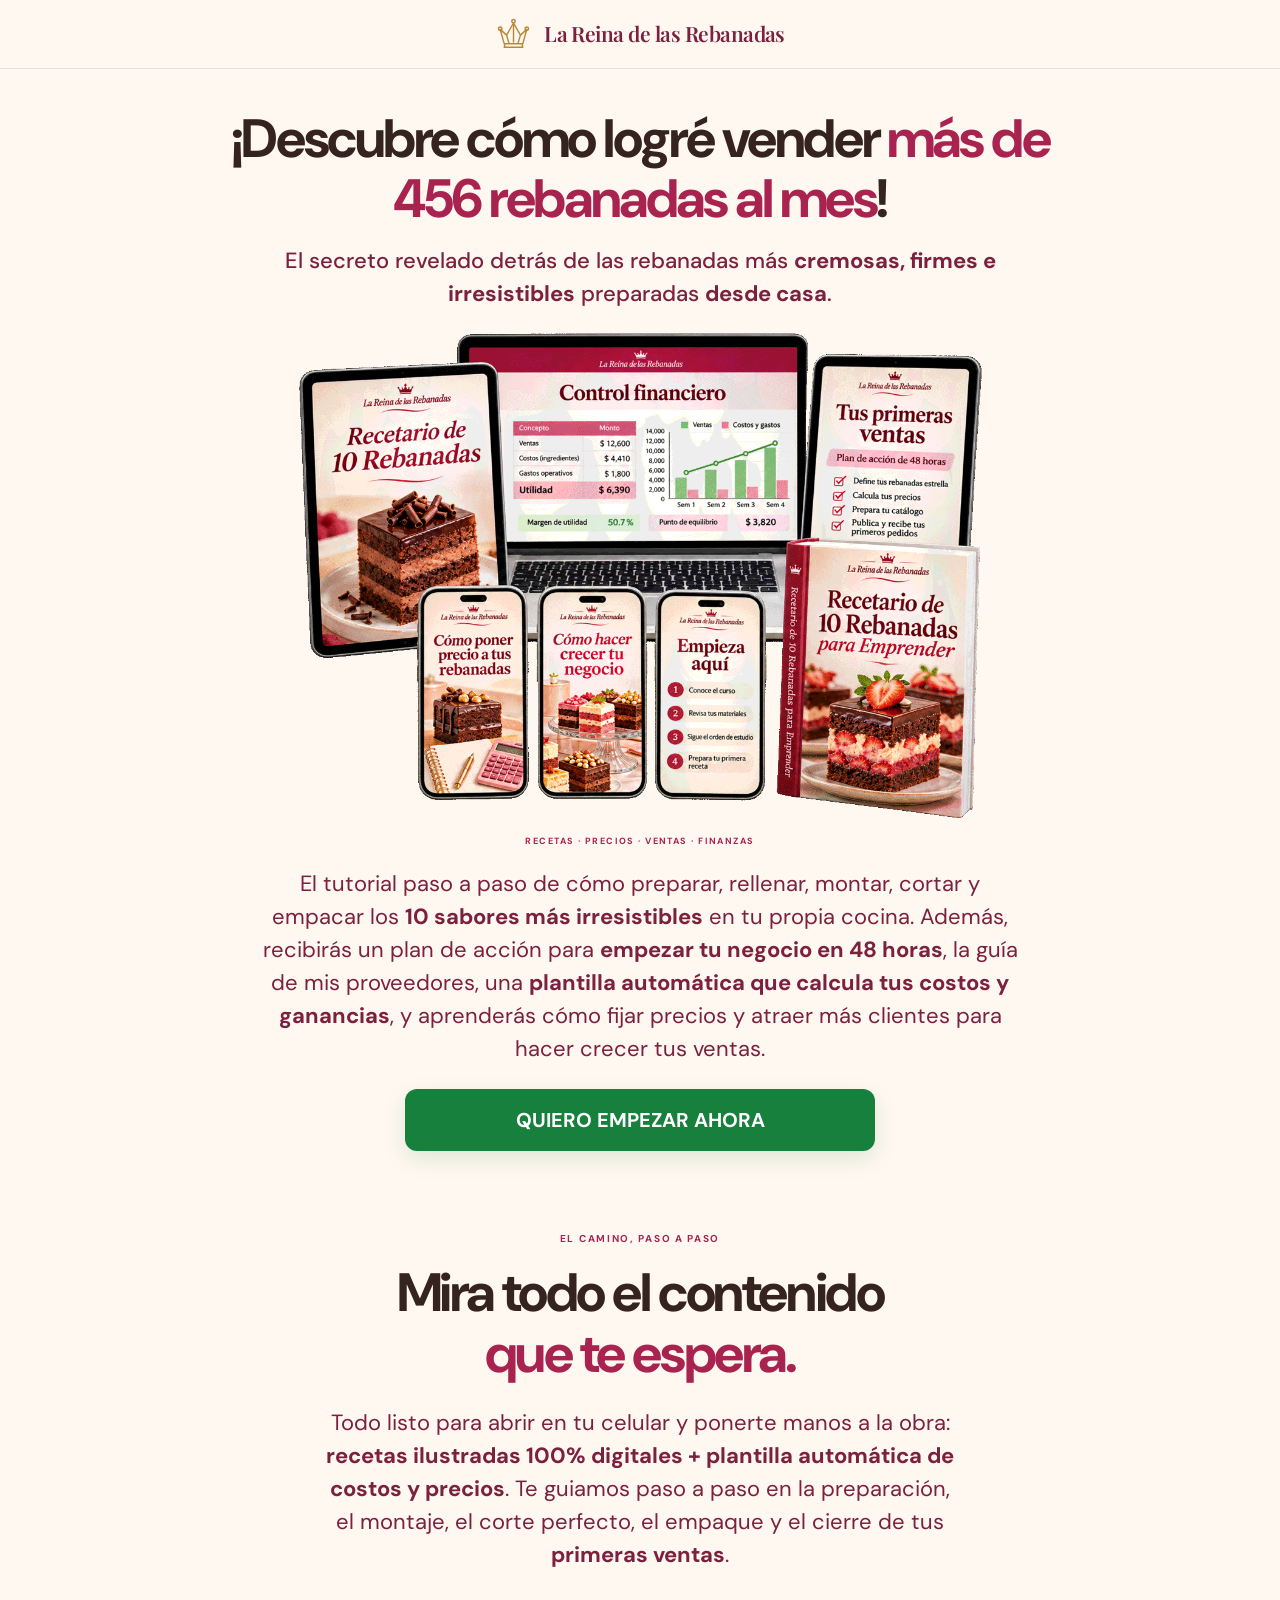
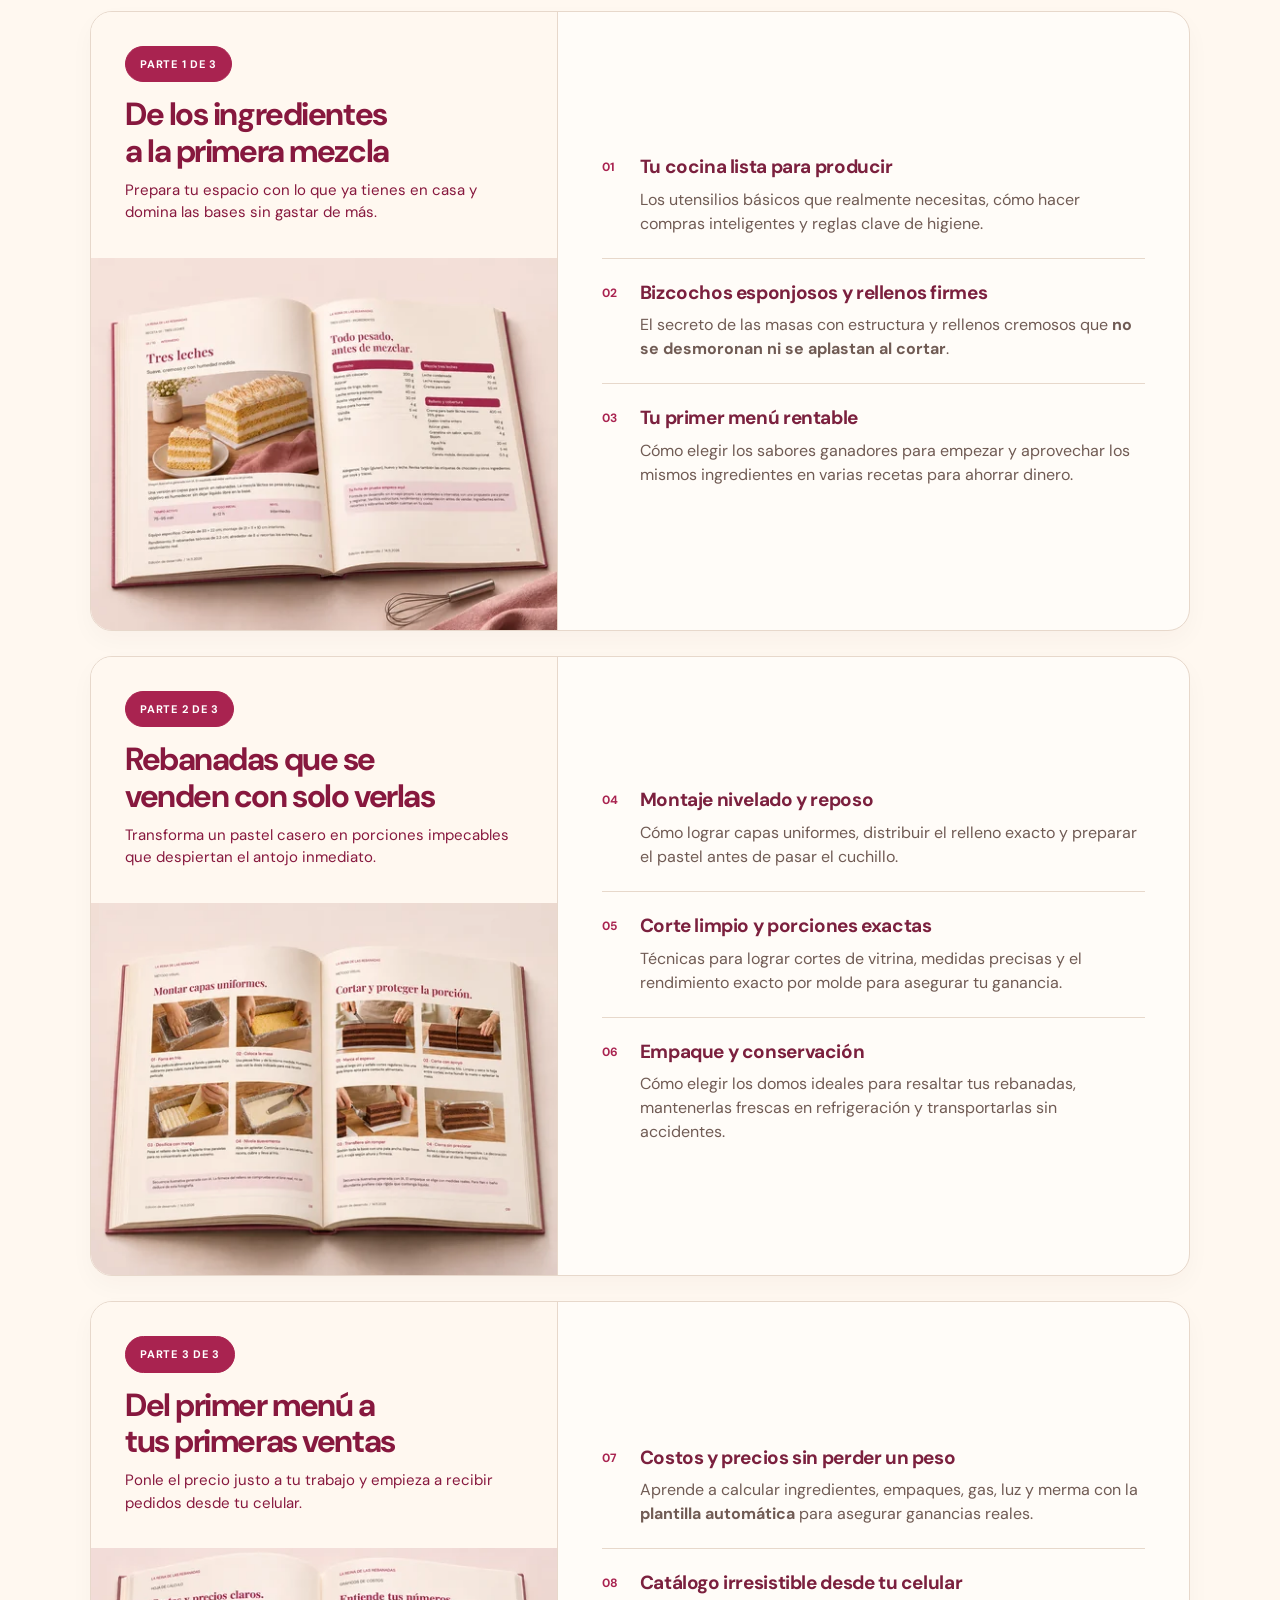
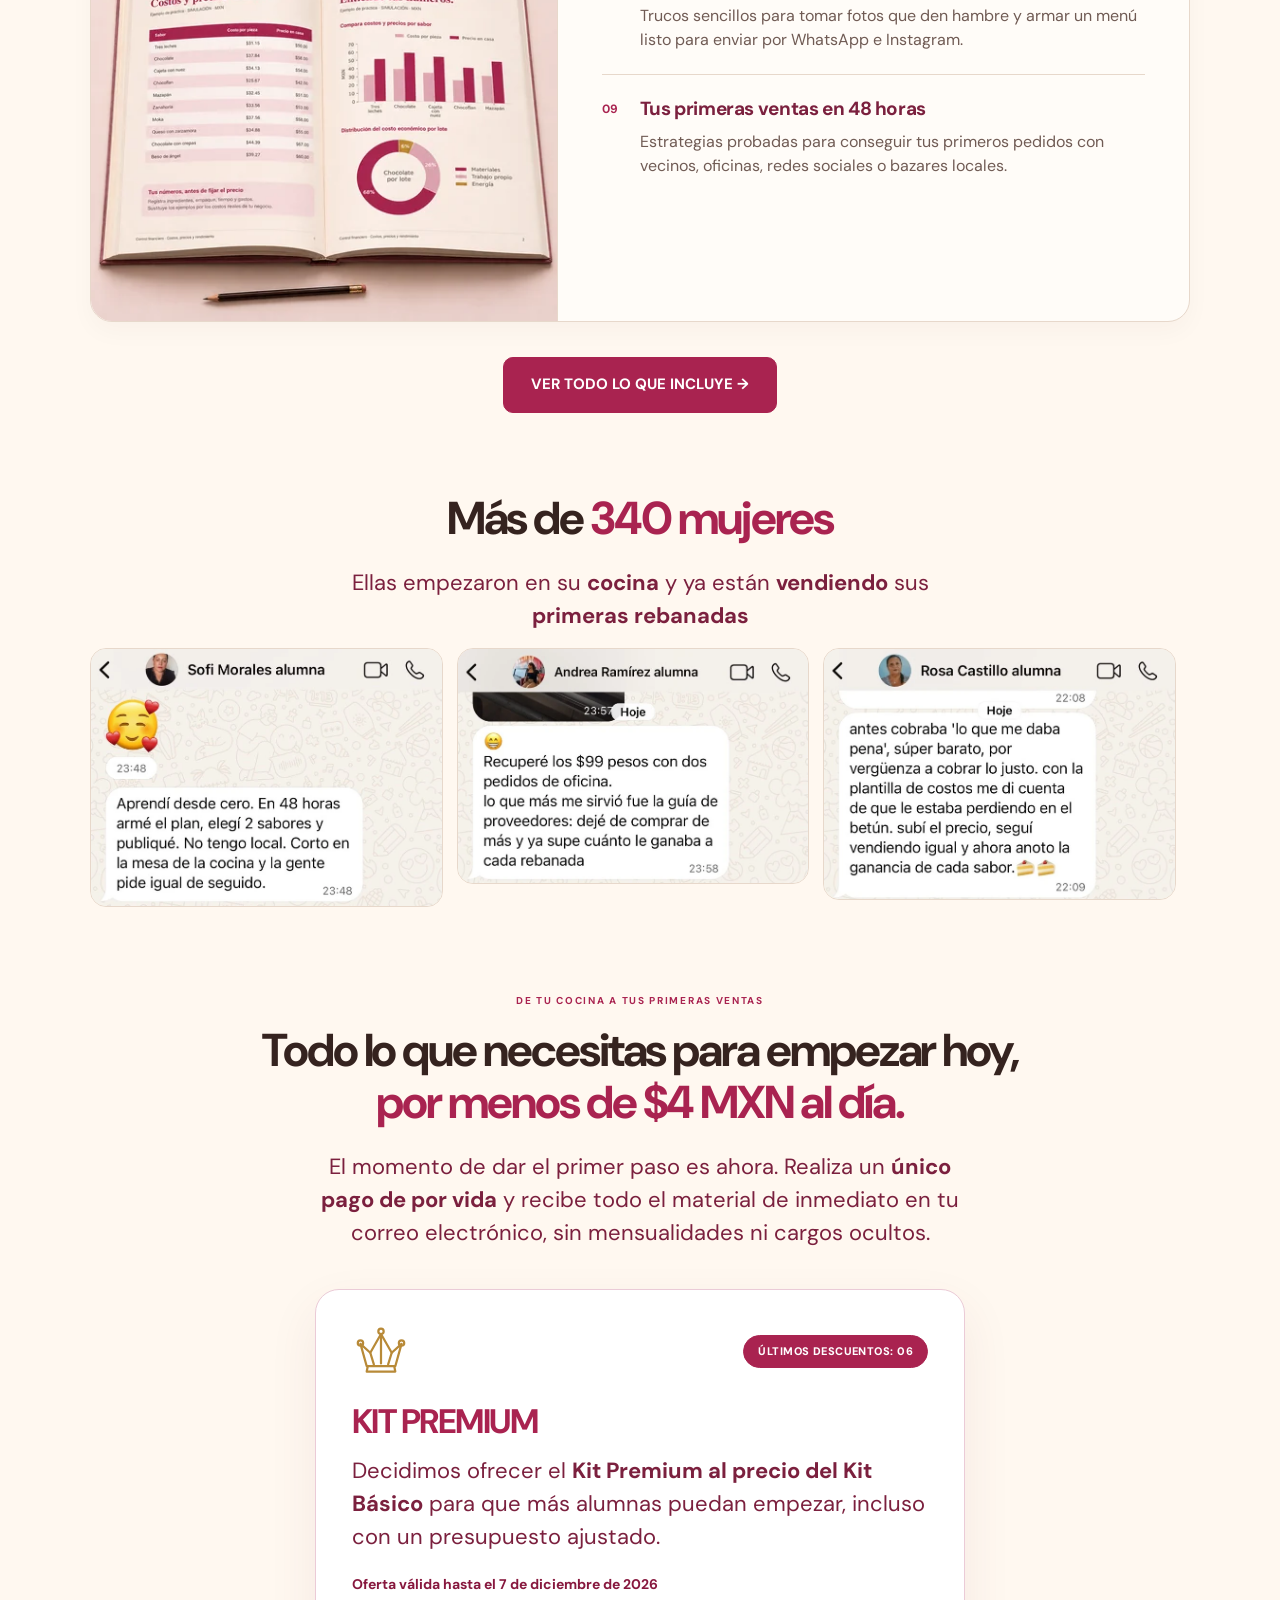
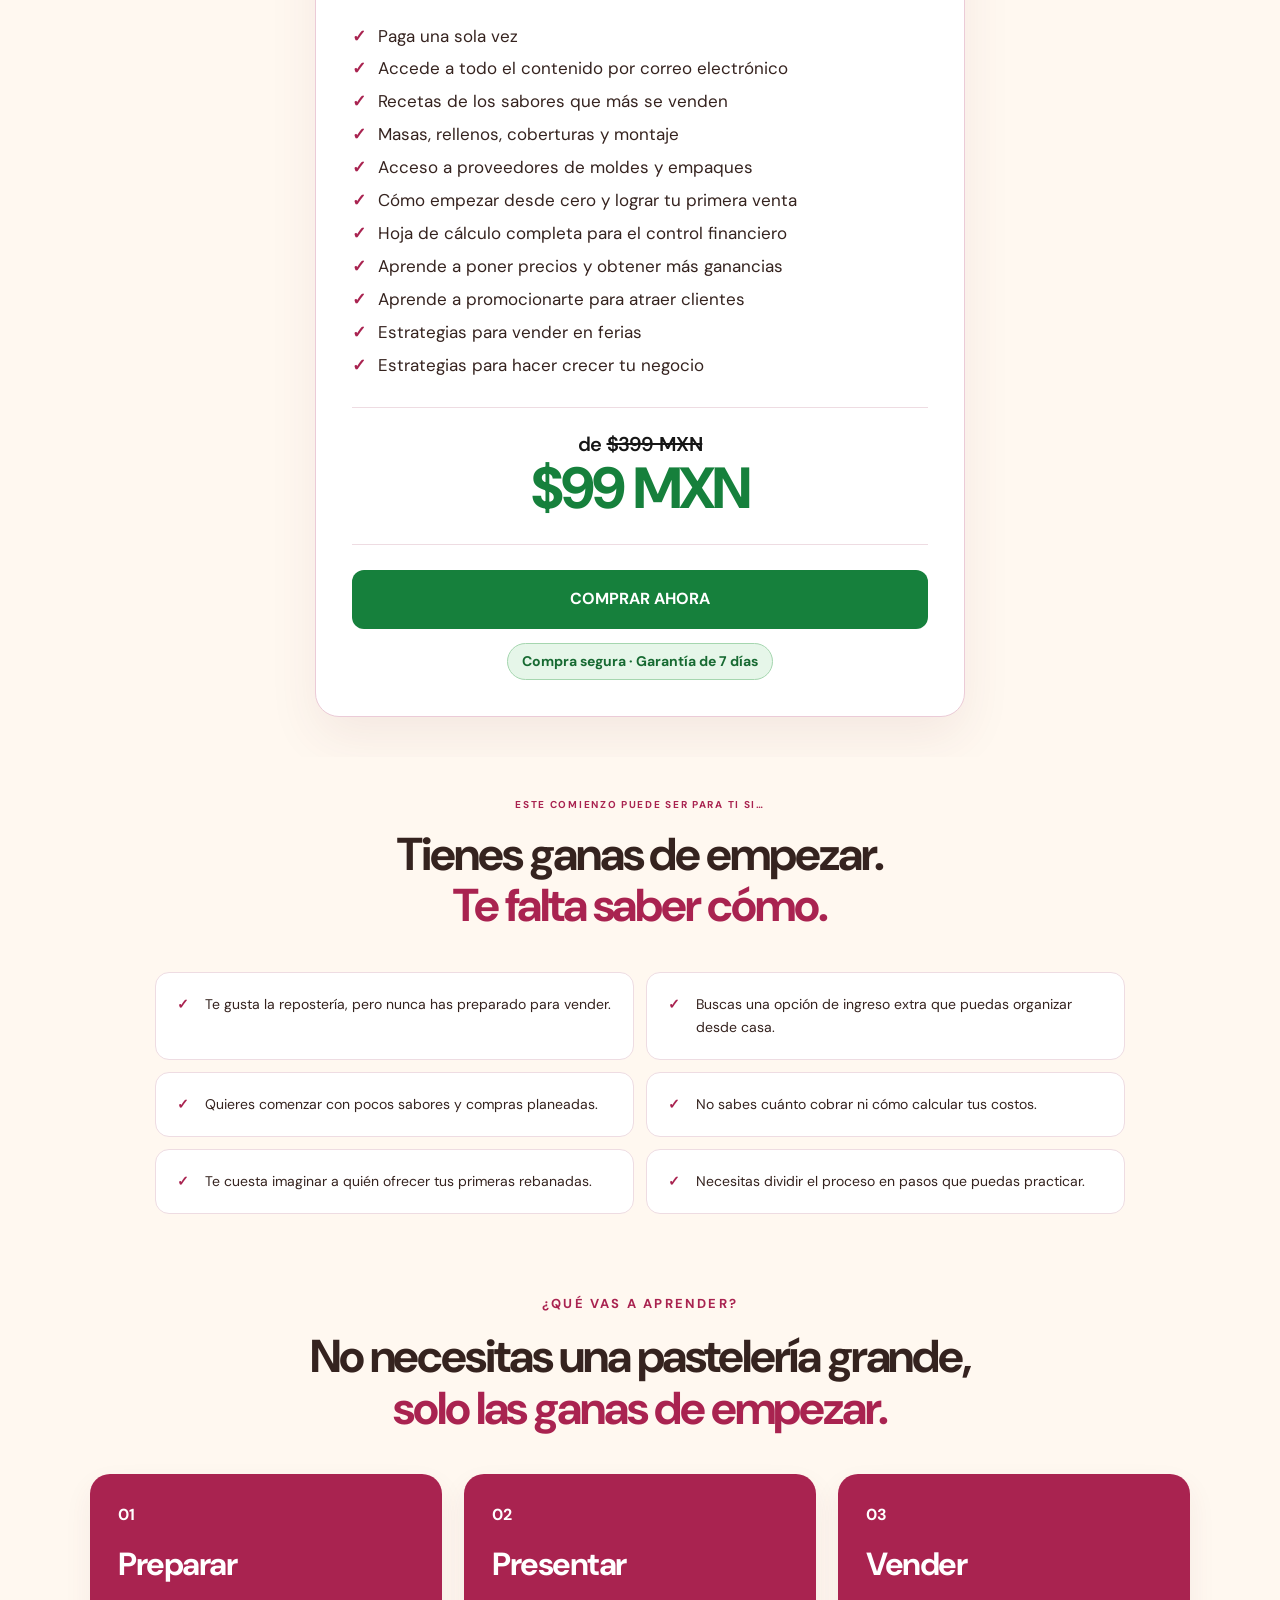
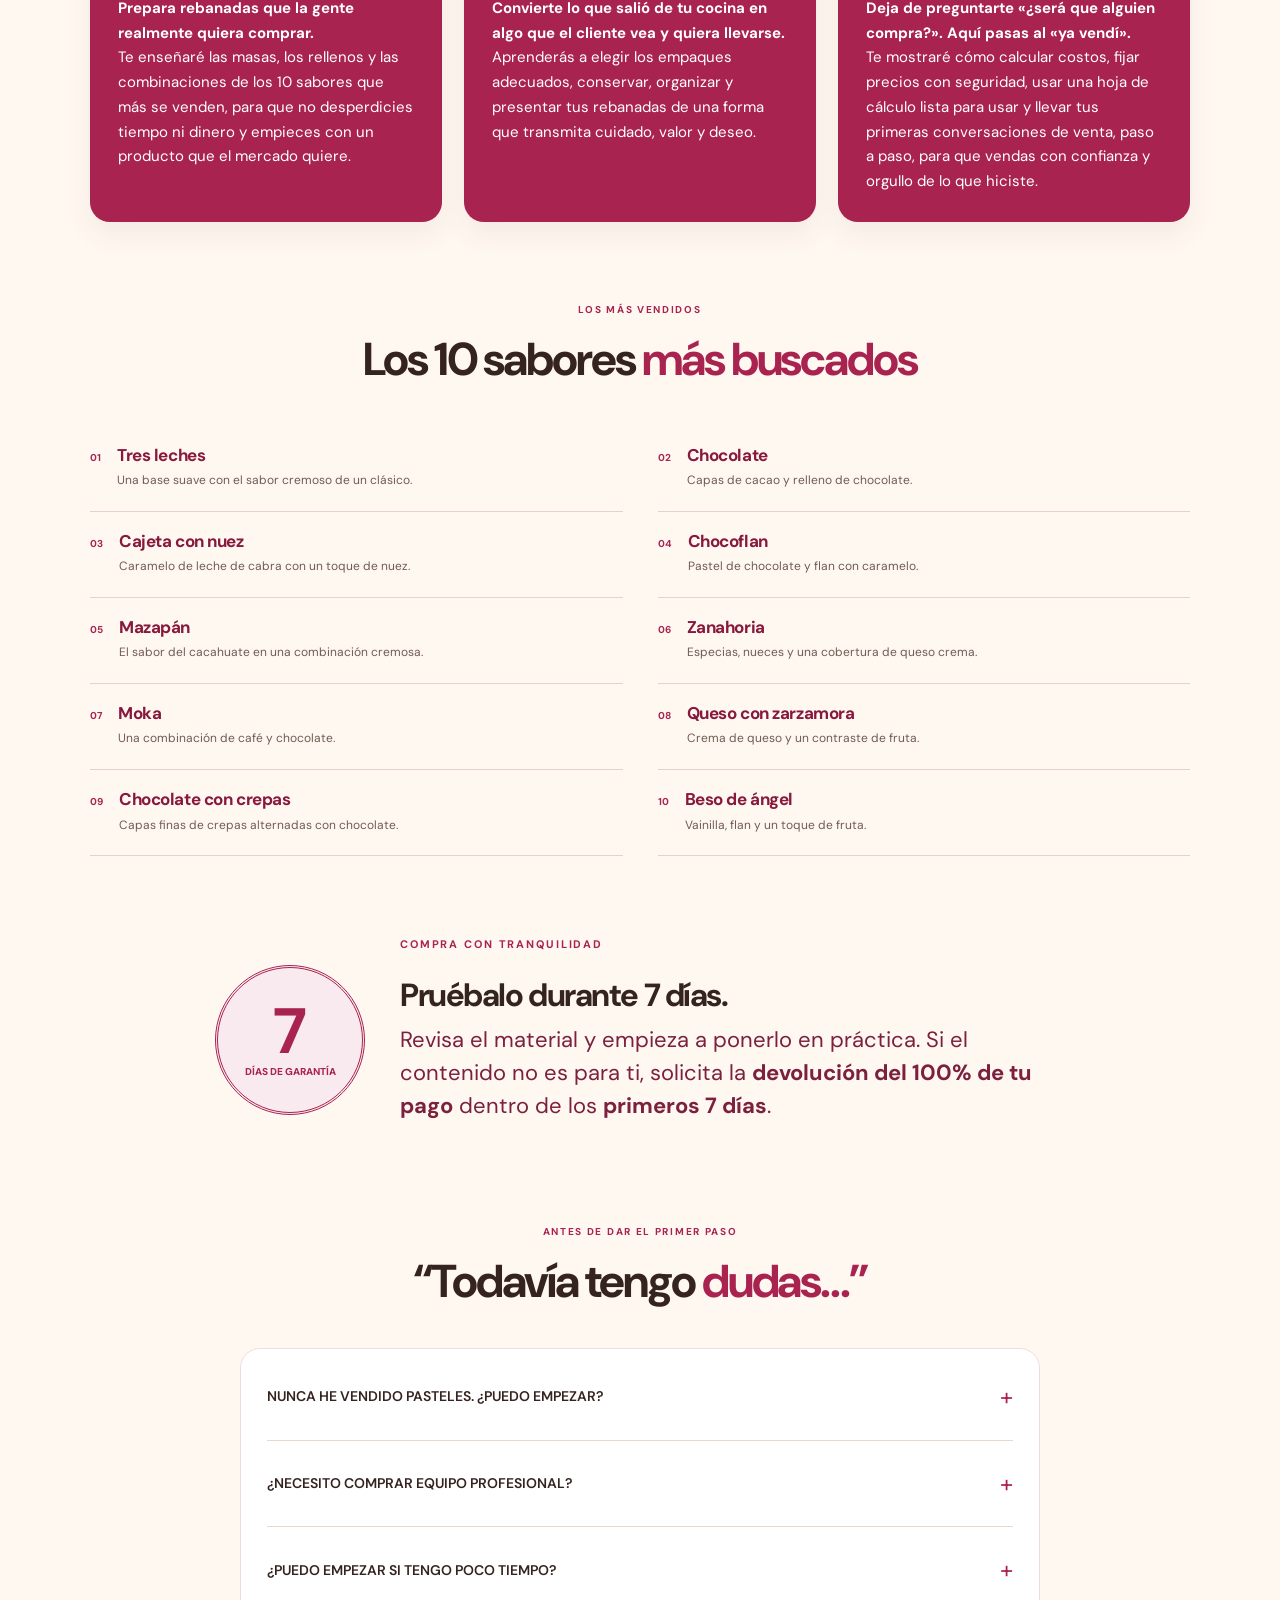
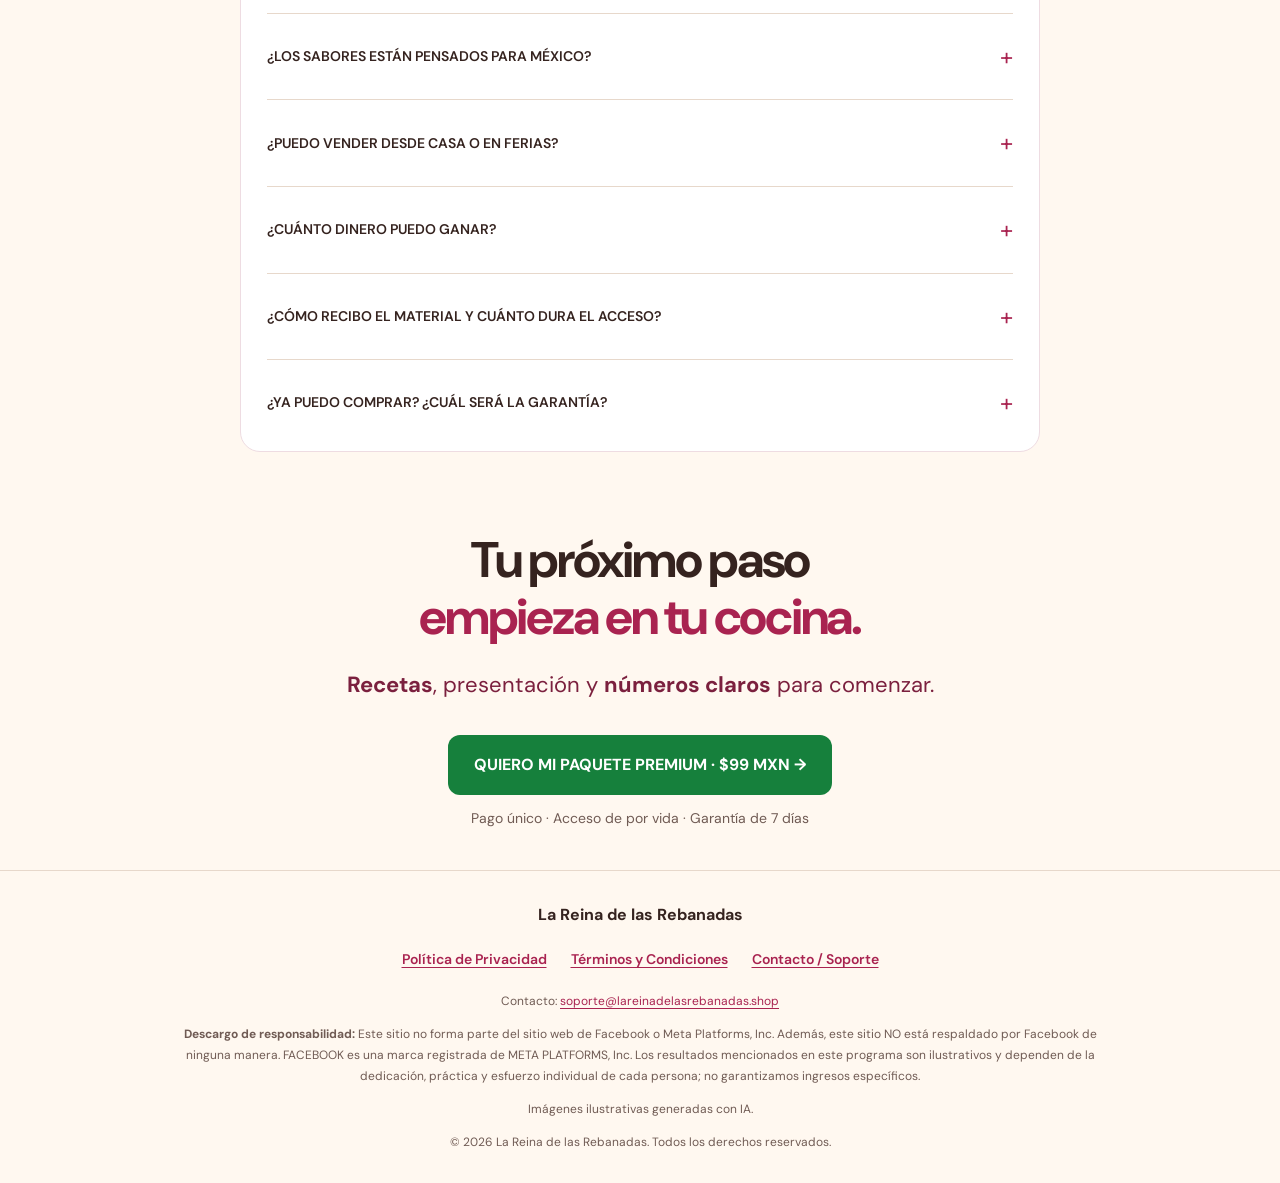
==== commit 82a44ac3: "Match the course contents headline to the hero size" ====
--- a/index.html
+++ b/index.html
@@ -8,8 +8,8 @@
 </style><style id="premium-redesign">
 :root{--premium-pink:#a92350;--premium-ink:#35231f}
 body{background:var(--cream)}.test-banner{background:var(--premium-pink);font-size:11px;letter-spacing:.05em}.premium-header{background:#fff8f0;border-bottom:1px solid #eddae0}.premium-header .brand{color:#7b203e}.premium-header .sales-nav{min-height:68px}
-.test-hero{padding:26px 0 26px;overflow:hidden}.test-hero>.sales-wrap{max-width:900px;display:flex;flex-direction:column;align-items:center;text-align:center;gap:0}.test-hero h1{font-size:clamp(35px,4.4vw,54px);line-height:1.12;letter-spacing:-.045em;max-width:870px;margin:0 auto 14px;color:#35231f}.test-hero h1 em{color:#a92350;font-style:normal}.test-hero .hero-subhead{max-width:750px;margin:0 auto 15px;font-family:var(--sans);font-weight:500}.premium-mockup{position:relative;width:100%;max-width:700px;margin:0 auto 18px}.premium-mockup img{position:relative;display:block;width:100%;height:auto}.premium-mockup>span{display:block;text-align:center;font-size:9px;letter-spacing:.16em;font-weight:700;color:#a92350;margin-top:8px}.test-hero .test-lead{width:100%;max-width:760px;margin:0 auto 24px}.test-hero .hero-note{display:block;font-size:12px;line-height:1.55;margin-top:8px;color:#796360}.test-hero .test-cta{min-width:0;width:min(100%,470px);text-align:center;font-size:clamp(17px,4.5vw,20px);padding:17px 18px;border-radius:12px;box-shadow:0 8px 22px #16803c22}.test-hero .under-cta{font-size:11px;text-align:center;margin:12px auto 0}.sales-heading h2 em{color:#a92350}.sales-section{padding:64px 0}.audience-wrap{max-width:970px}.audience-list{grid-template-columns:1fr 1fr;gap:12px}.audience-list li{background:#fff;border-color:#eedce2;border-radius:14px;font-size:14px;padding-block:20px}.sales-parts article{border-radius:20px;box-shadow:0 12px 28px #732d4412}#programa .sales-parts article{background:#a92350;border:0}#programa .sales-parts h3{color:white}#programa .sales-parts p{font-size:15px;line-height:1.65}#sabores .flavor-menu h3{color:var(--berry-dark)}.curriculum-card{border-radius:22px;box-shadow:0 10px 25px #35231f08}.curriculum-items h4{color:#7b203e}#oferta .bundle-card{border:1px solid #ebcbd7;border-radius:24px;box-shadow:0 20px 50px #732d4414;padding:36px}#oferta .bundle-card>h3{color:#a92350;font-size:34px}#oferta .launch-button{border-radius:12px}.bundle-price{border-color:#eedce2}.guarantee-section{background:#fff8f0}.guarantee-seal{color:#a92350;border-color:#a92350;background:#f9eaf0}.guarantee-inner .eyebrow{color:#a92350}.sales-faq .faq-list{background:#fff;border-color:#eedce2;border-radius:20px}.closing-section{background:#fff8f0}.closing-section .test-cta{border-radius:12px}.proof-preview{display:none}
-@media(max-width:760px){.premium-header .sales-nav{min-height:59px}.premium-header .brand{font-size:16px}.test-hero{padding:15px 0 18px}.test-hero>.sales-wrap{width:calc(100% - 36px)}.test-hero h1{font-size:34px;line-height:1.14;margin-bottom:10px}.test-hero .hero-subhead{margin-bottom:12px}.premium-mockup{max-width:480px;margin:0 auto 14px}.premium-mockup>span{font-size:8px;margin-top:5px;letter-spacing:.12em}.test-hero .hero-note{font-size:11px;margin-top:7px}.test-hero .test-cta{width:100%;min-height:57px;margin:0}.test-hero .under-cta{font-size:10px}.audience-list{grid-template-columns:1fr}.audience-list li{font-size:13px;padding-block:16px}.sales-section{padding:43px 0}.sales-heading h2{font-size:30px}#programa .sales-parts p{font-size:14px}#oferta .bundle-card{padding:26px 22px}#oferta .bundle-card>h3{font-size:28px}.bundle-top{gap:9px}.curriculum-items{padding:0 21px}.guarantee-inner{gap:20px}.closing-section .test-cta{font-size:13px}}
+.test-hero{padding:26px 0 26px;overflow:hidden}.test-hero>.sales-wrap{max-width:900px;display:flex;flex-direction:column;align-items:center;text-align:center;gap:0}.test-hero h1{line-height:1.12;letter-spacing:-.045em;max-width:870px;margin:0 auto 14px;color:#35231f}.test-hero h1 em{color:#a92350;font-style:normal}.test-hero .hero-subhead{max-width:750px;margin:0 auto 15px;font-family:var(--sans);font-weight:500}.premium-mockup{position:relative;width:100%;max-width:700px;margin:0 auto 18px}.premium-mockup img{position:relative;display:block;width:100%;height:auto}.premium-mockup>span{display:block;text-align:center;font-size:9px;letter-spacing:.16em;font-weight:700;color:#a92350;margin-top:8px}.test-hero .test-lead{width:100%;max-width:760px;margin:0 auto 24px}.test-hero .hero-note{display:block;font-size:12px;line-height:1.55;margin-top:8px;color:#796360}.test-hero .test-cta{min-width:0;width:min(100%,470px);text-align:center;font-size:clamp(17px,4.5vw,20px);padding:17px 18px;border-radius:12px;box-shadow:0 8px 22px #16803c22}.test-hero .under-cta{font-size:11px;text-align:center;margin:12px auto 0}.sales-heading h2 em{color:#a92350}.sales-section{padding:64px 0}.audience-wrap{max-width:970px}.audience-list{grid-template-columns:1fr 1fr;gap:12px}.audience-list li{background:#fff;border-color:#eedce2;border-radius:14px;font-size:14px;padding-block:20px}.sales-parts article{border-radius:20px;box-shadow:0 12px 28px #732d4412}#programa .sales-parts article{background:#a92350;border:0}#programa .sales-parts h3{color:white}#programa .sales-parts p{font-size:15px;line-height:1.65}#sabores .flavor-menu h3{color:var(--berry-dark)}.curriculum-card{border-radius:22px;box-shadow:0 10px 25px #35231f08}.curriculum-items h4{color:#7b203e}#oferta .bundle-card{border:1px solid #ebcbd7;border-radius:24px;box-shadow:0 20px 50px #732d4414;padding:36px}#oferta .bundle-card>h3{color:#a92350;font-size:34px}#oferta .launch-button{border-radius:12px}.bundle-price{border-color:#eedce2}.guarantee-section{background:#fff8f0}.guarantee-seal{color:#a92350;border-color:#a92350;background:#f9eaf0}.guarantee-inner .eyebrow{color:#a92350}.sales-faq .faq-list{background:#fff;border-color:#eedce2;border-radius:20px}.closing-section{background:#fff8f0}.closing-section .test-cta{border-radius:12px}.proof-preview{display:none}
+@media(max-width:760px){.premium-header .sales-nav{min-height:59px}.premium-header .brand{font-size:16px}.test-hero{padding:15px 0 18px}.test-hero>.sales-wrap{width:calc(100% - 36px)}.test-hero h1{line-height:1.14;margin-bottom:10px}.test-hero .hero-subhead{margin-bottom:12px}.premium-mockup{max-width:480px;margin:0 auto 14px}.premium-mockup>span{font-size:8px;margin-top:5px;letter-spacing:.12em}.test-hero .hero-note{font-size:11px;margin-top:7px}.test-hero .test-cta{width:100%;min-height:57px;margin:0}.test-hero .under-cta{font-size:10px}.audience-list{grid-template-columns:1fr}.audience-list li{font-size:13px;padding-block:16px}.sales-section{padding:43px 0}.sales-heading h2{font-size:30px}#programa .sales-parts p{font-size:14px}#oferta .bundle-card{padding:26px 22px}#oferta .bundle-card>h3{font-size:28px}.bundle-top{gap:9px}.curriculum-items{padding:0 21px}.guarantee-inner{gap:20px}.closing-section .test-cta{font-size:13px}}
 #oferta .offer-deadline {
   color: var(--berry-dark);
   font-size: 14px;
@@ -39,6 +39,16 @@
 @media (max-width: 760px) {
   .sales-page .sales-subtitle {
     font-size: 17px;
+  }
+}
+.test-hero h1,
+#contenido .sales-heading h2 {
+  font-size: clamp(35px, 4.4vw, 54px);
+}
+@media (max-width: 760px) {
+  .test-hero h1,
+  #contenido .sales-heading h2 {
+    font-size: 34px;
   }
 }
 .sales-page #principal > section {
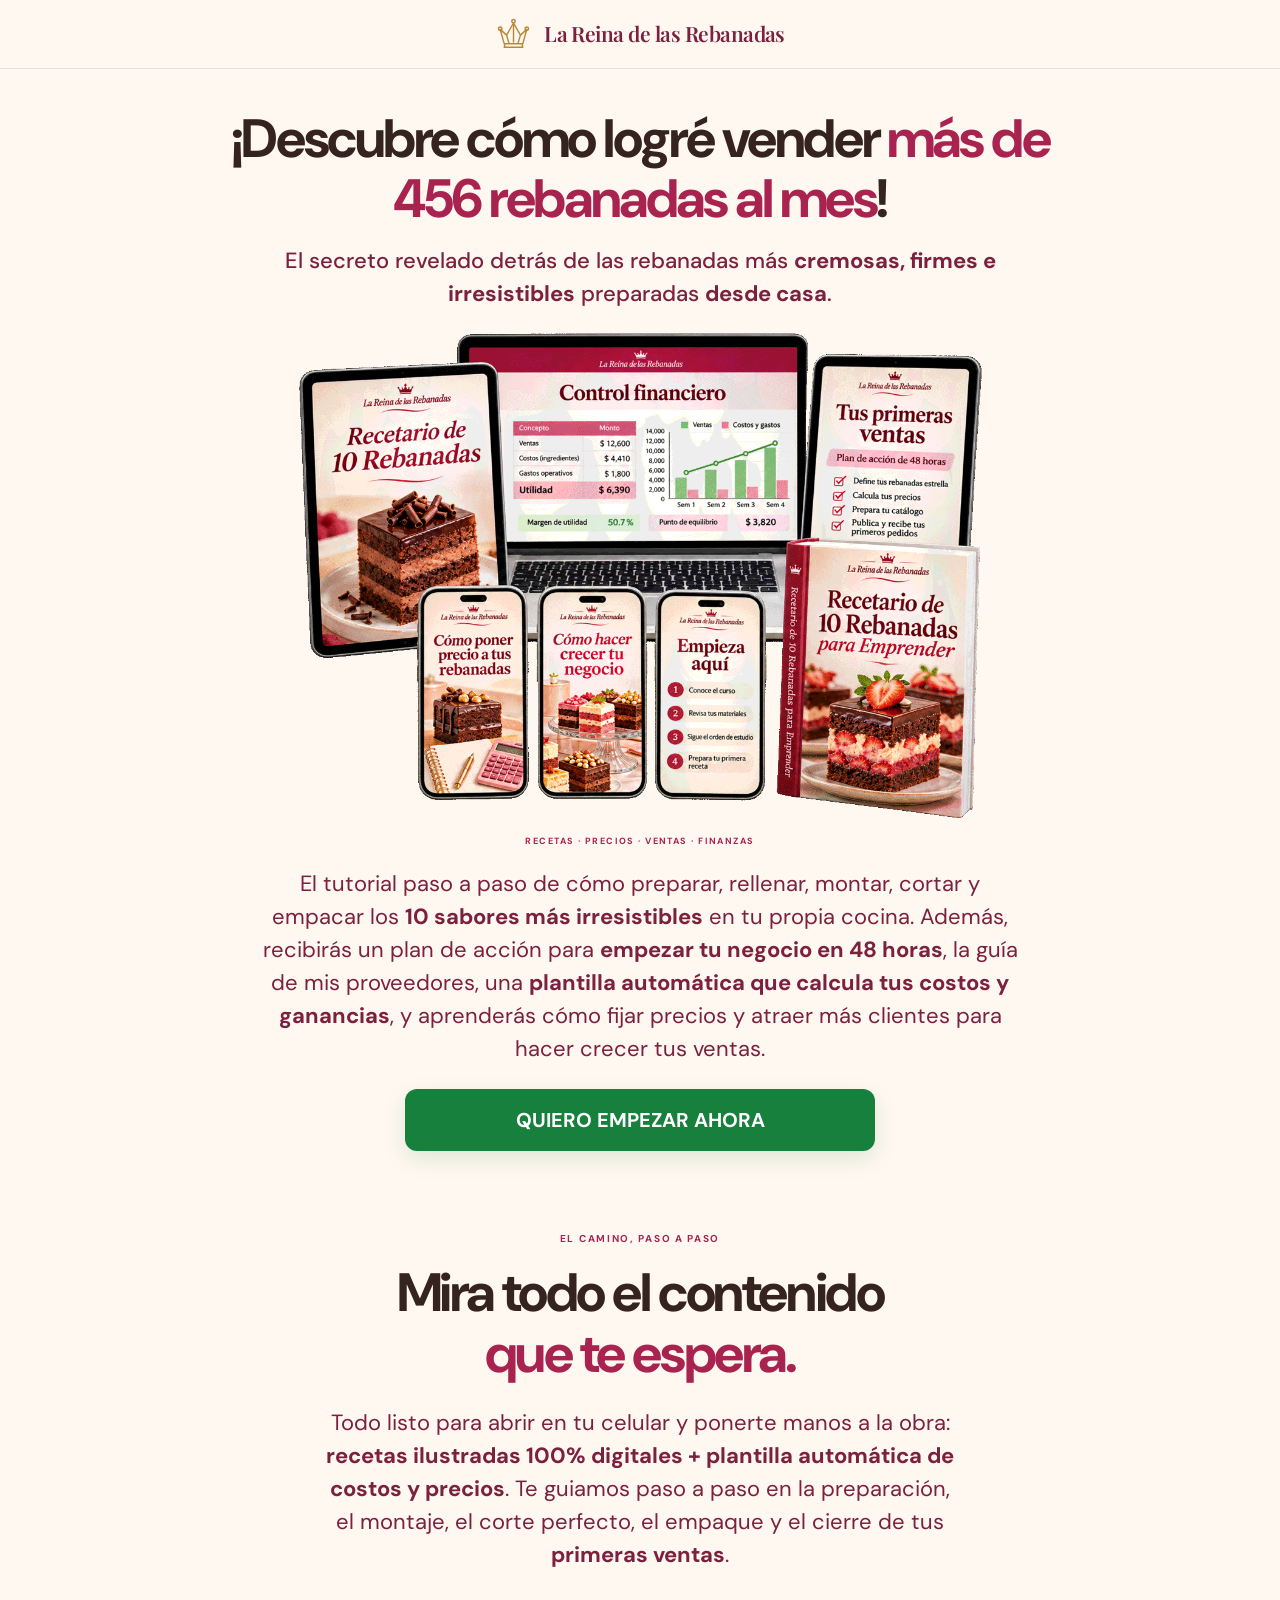
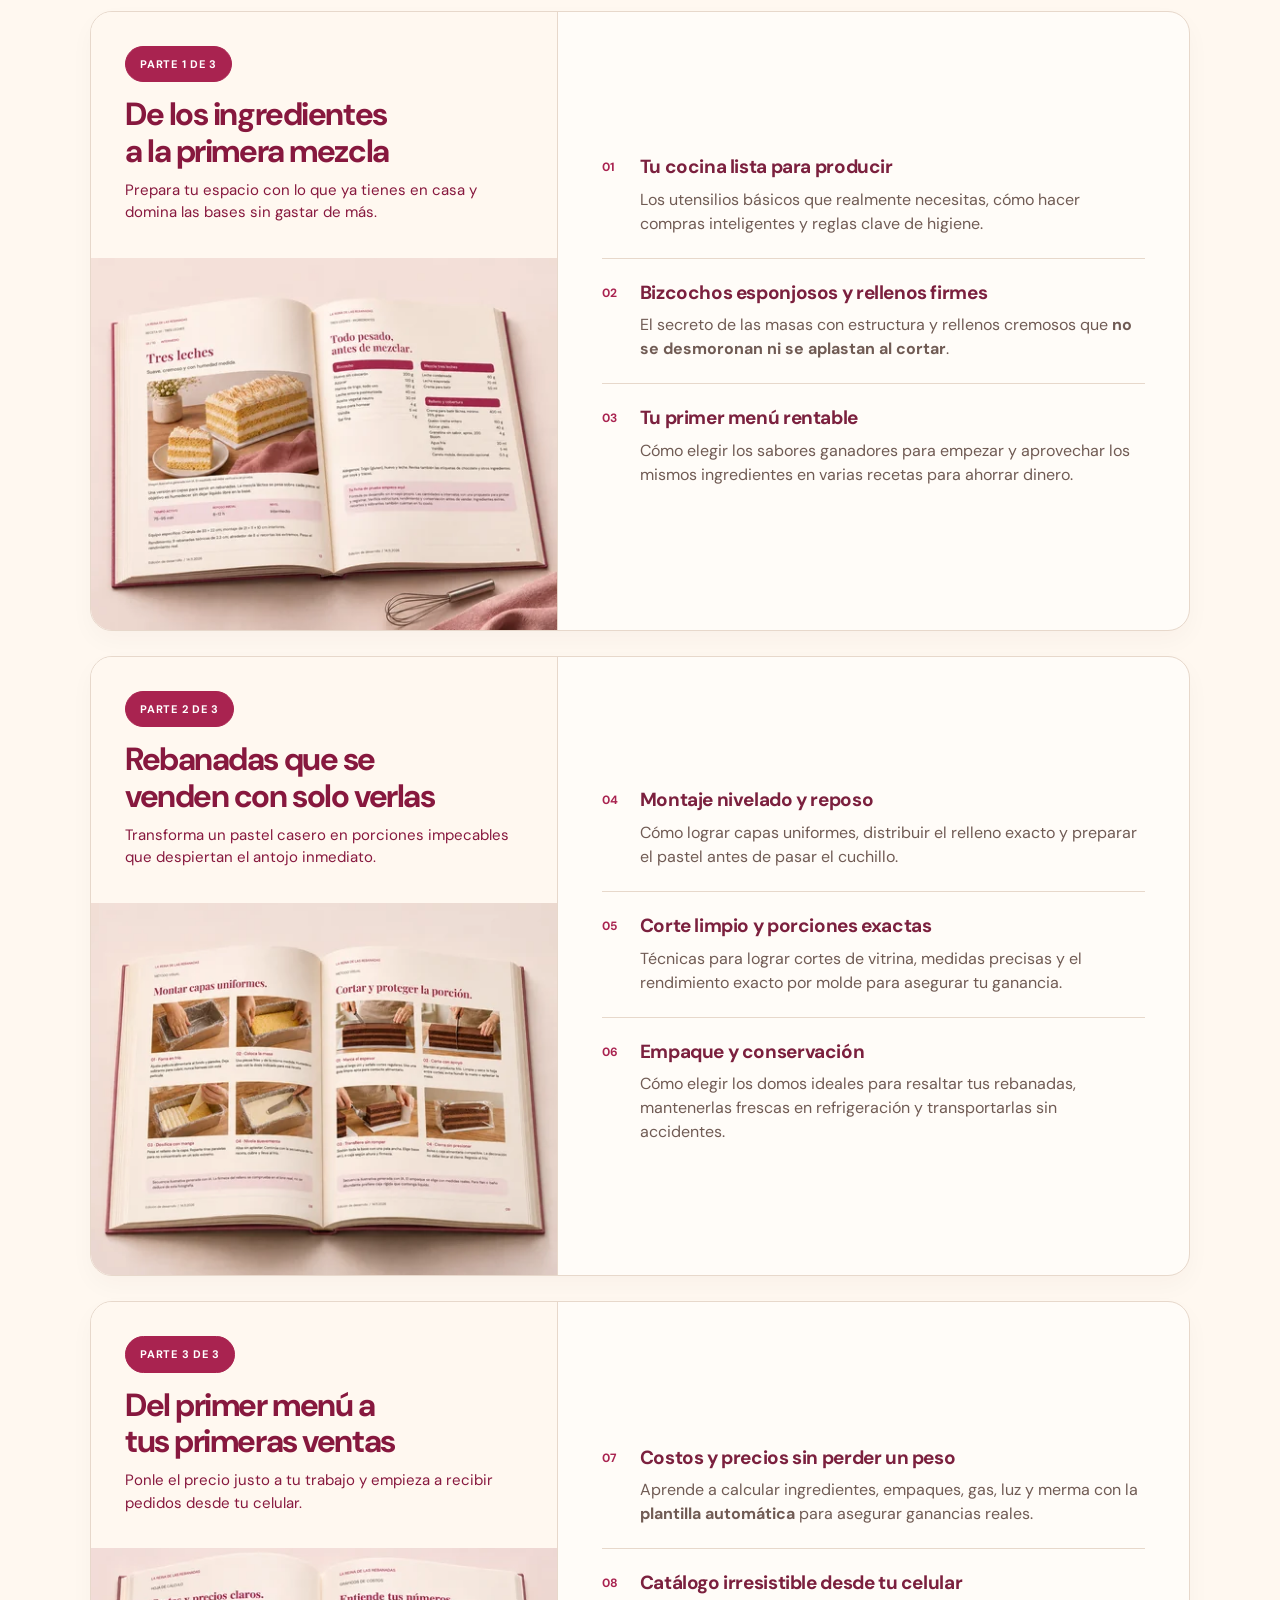
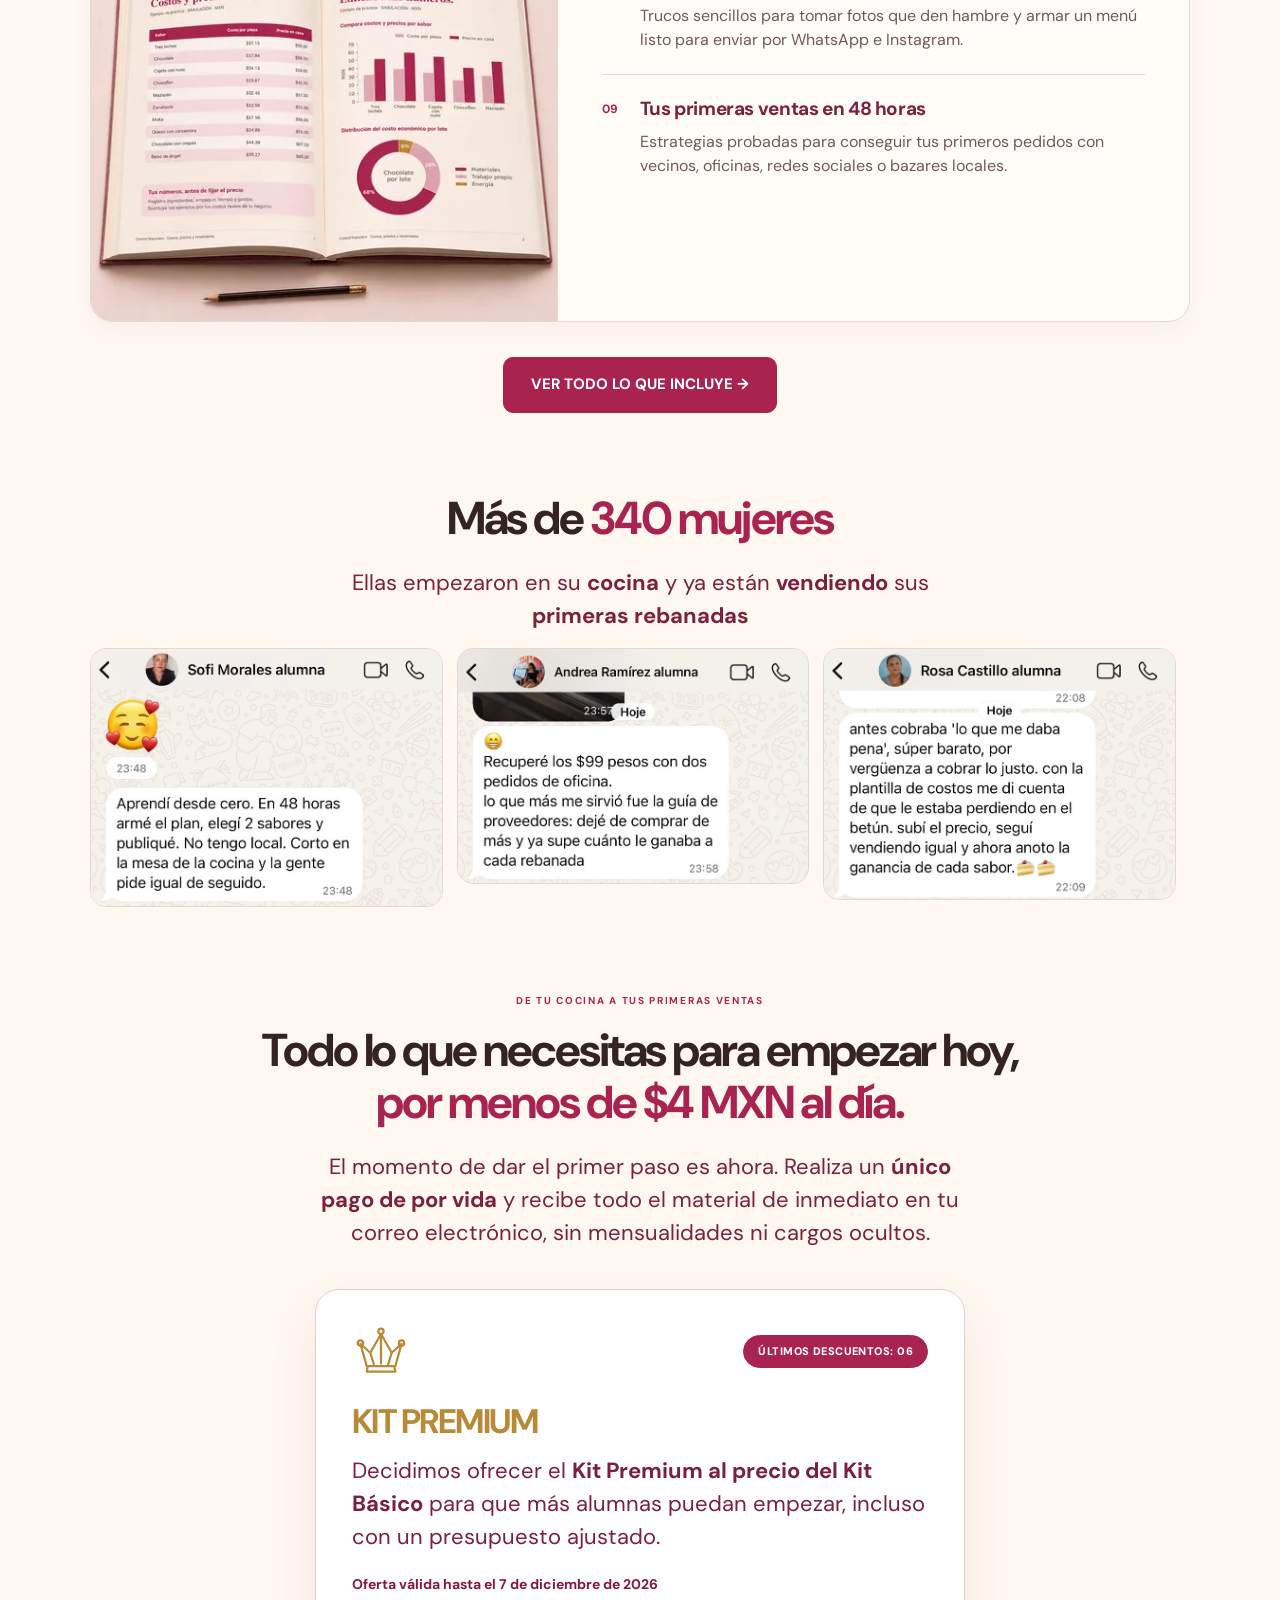
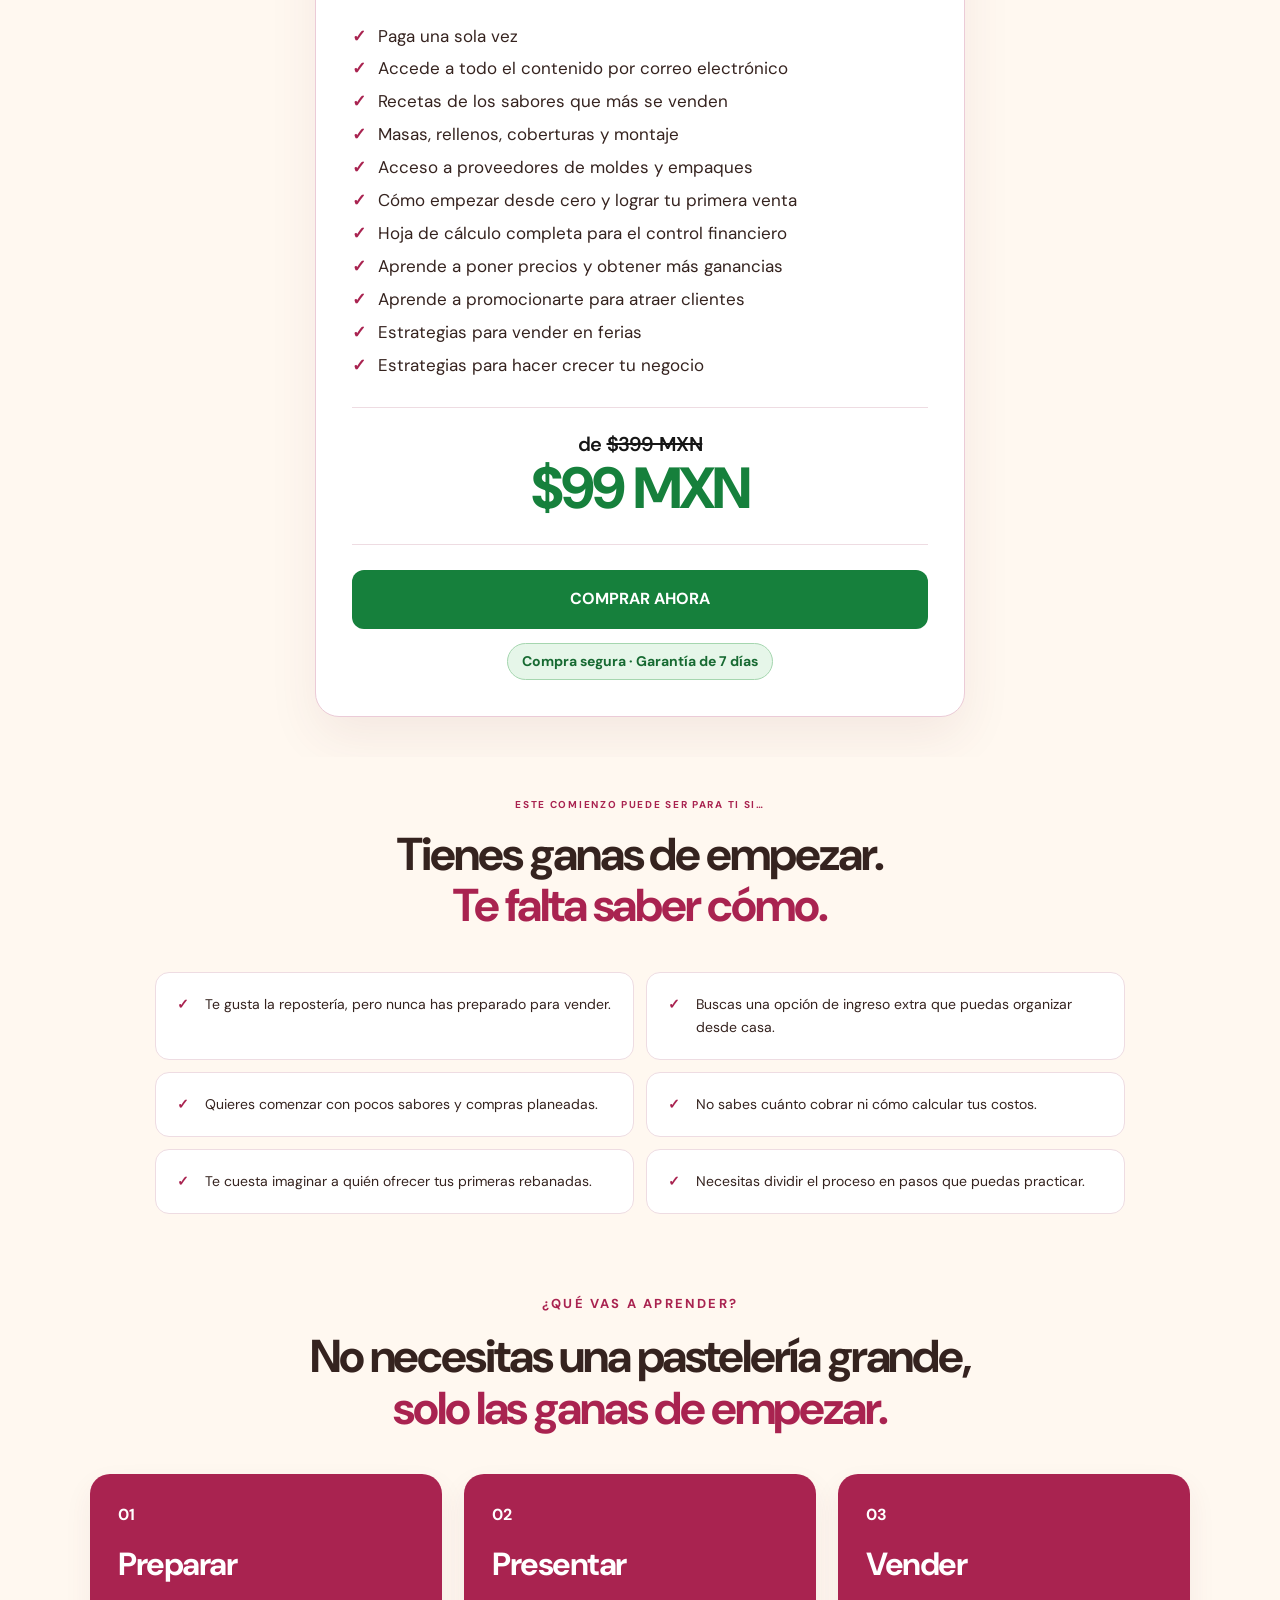
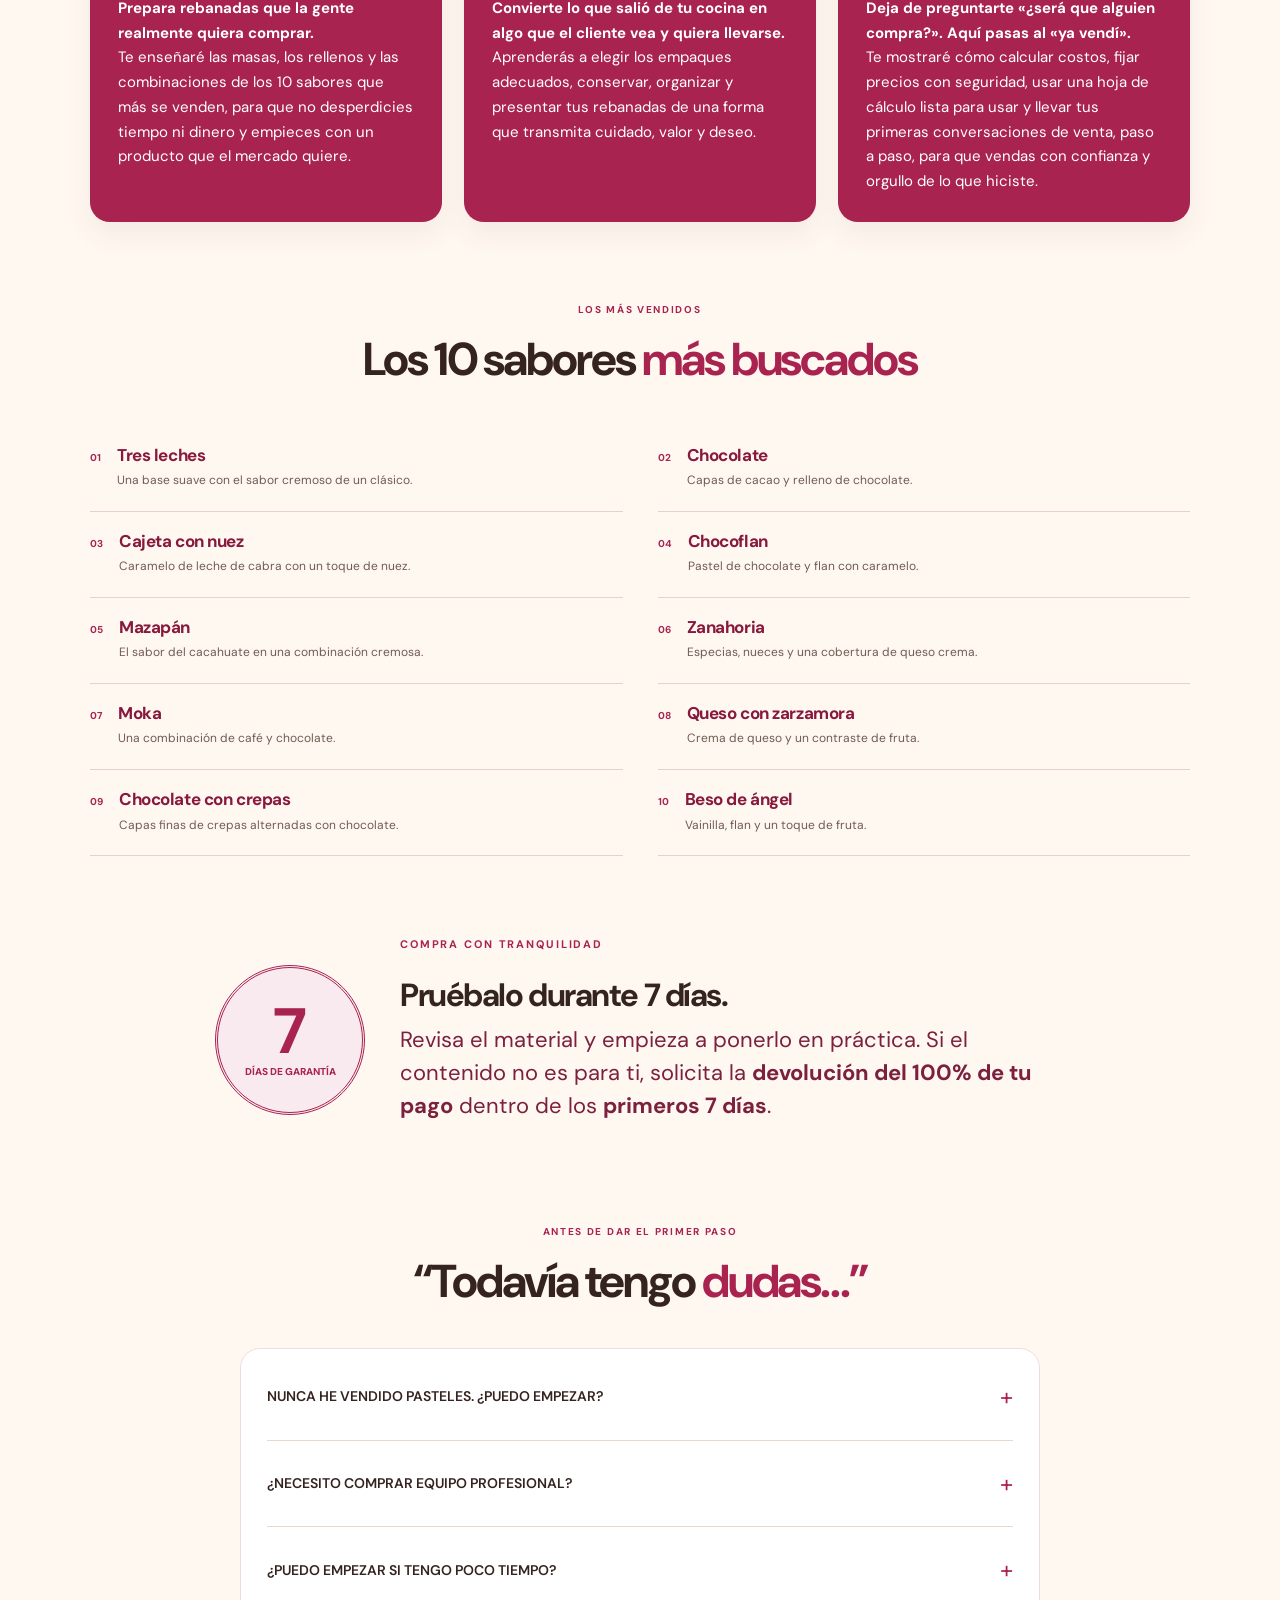
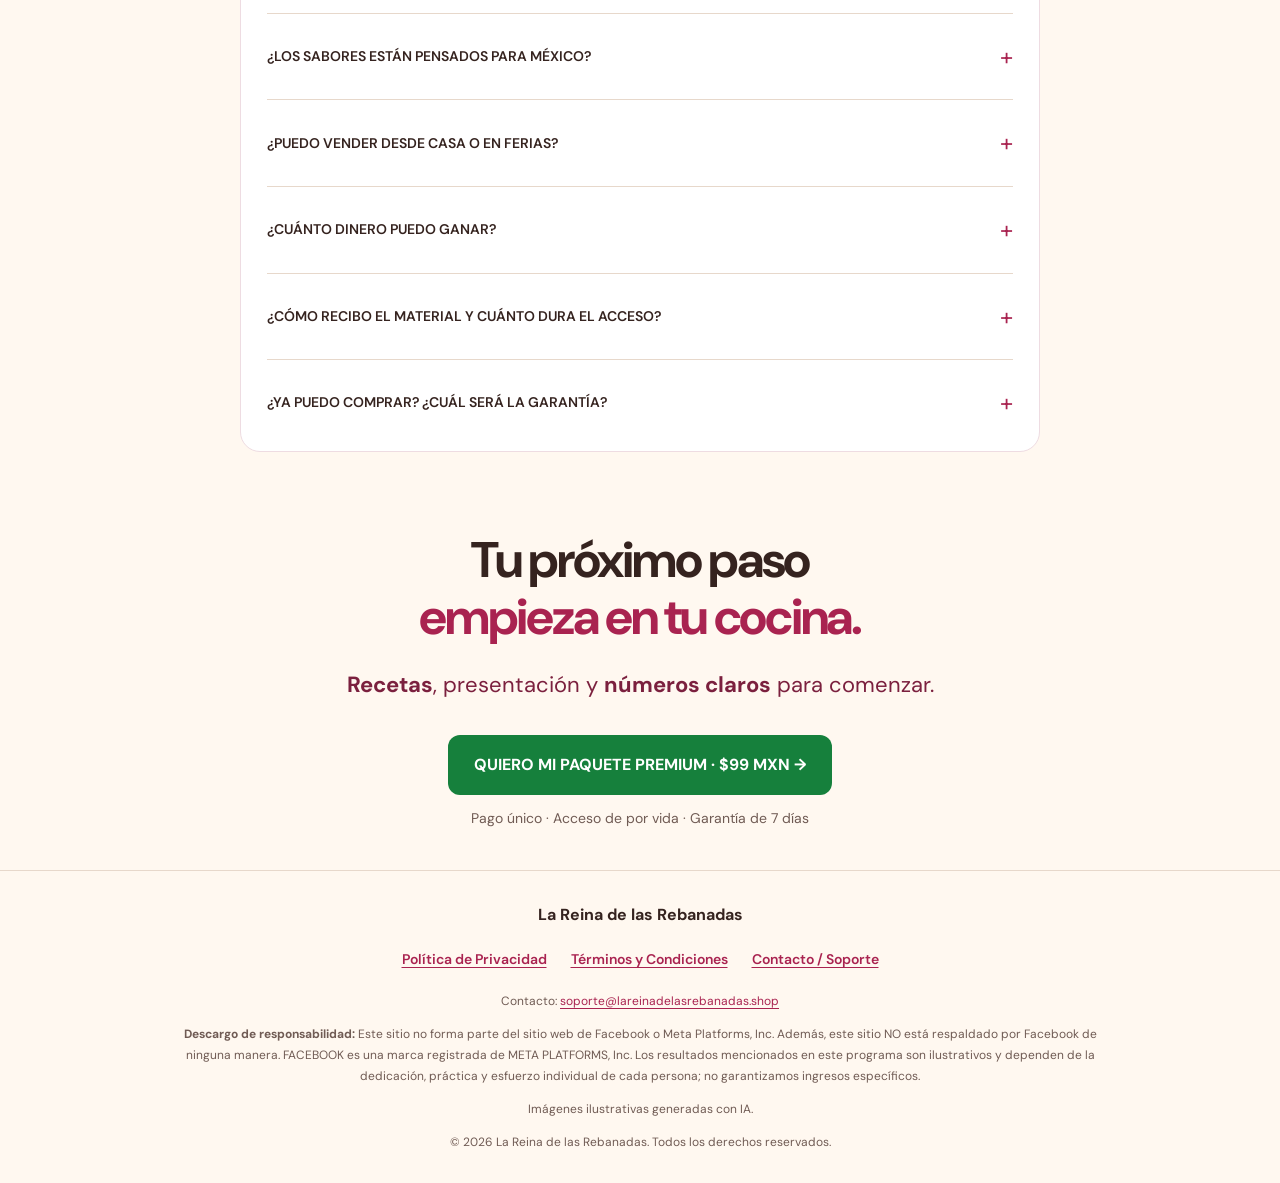
==== commit c0be3be9: "Match the Kit Premium heading to the crown gold" ====
--- a/index.html
+++ b/index.html
@@ -8,7 +8,7 @@
 </style><style id="premium-redesign">
 :root{--premium-pink:#a92350;--premium-ink:#35231f}
 body{background:var(--cream)}.test-banner{background:var(--premium-pink);font-size:11px;letter-spacing:.05em}.premium-header{background:#fff8f0;border-bottom:1px solid #eddae0}.premium-header .brand{color:#7b203e}.premium-header .sales-nav{min-height:68px}
-.test-hero{padding:26px 0 26px;overflow:hidden}.test-hero>.sales-wrap{max-width:900px;display:flex;flex-direction:column;align-items:center;text-align:center;gap:0}.test-hero h1{line-height:1.12;letter-spacing:-.045em;max-width:870px;margin:0 auto 14px;color:#35231f}.test-hero h1 em{color:#a92350;font-style:normal}.test-hero .hero-subhead{max-width:750px;margin:0 auto 15px;font-family:var(--sans);font-weight:500}.premium-mockup{position:relative;width:100%;max-width:700px;margin:0 auto 18px}.premium-mockup img{position:relative;display:block;width:100%;height:auto}.premium-mockup>span{display:block;text-align:center;font-size:9px;letter-spacing:.16em;font-weight:700;color:#a92350;margin-top:8px}.test-hero .test-lead{width:100%;max-width:760px;margin:0 auto 24px}.test-hero .hero-note{display:block;font-size:12px;line-height:1.55;margin-top:8px;color:#796360}.test-hero .test-cta{min-width:0;width:min(100%,470px);text-align:center;font-size:clamp(17px,4.5vw,20px);padding:17px 18px;border-radius:12px;box-shadow:0 8px 22px #16803c22}.test-hero .under-cta{font-size:11px;text-align:center;margin:12px auto 0}.sales-heading h2 em{color:#a92350}.sales-section{padding:64px 0}.audience-wrap{max-width:970px}.audience-list{grid-template-columns:1fr 1fr;gap:12px}.audience-list li{background:#fff;border-color:#eedce2;border-radius:14px;font-size:14px;padding-block:20px}.sales-parts article{border-radius:20px;box-shadow:0 12px 28px #732d4412}#programa .sales-parts article{background:#a92350;border:0}#programa .sales-parts h3{color:white}#programa .sales-parts p{font-size:15px;line-height:1.65}#sabores .flavor-menu h3{color:var(--berry-dark)}.curriculum-card{border-radius:22px;box-shadow:0 10px 25px #35231f08}.curriculum-items h4{color:#7b203e}#oferta .bundle-card{border:1px solid #ebcbd7;border-radius:24px;box-shadow:0 20px 50px #732d4414;padding:36px}#oferta .bundle-card>h3{color:#a92350;font-size:34px}#oferta .launch-button{border-radius:12px}.bundle-price{border-color:#eedce2}.guarantee-section{background:#fff8f0}.guarantee-seal{color:#a92350;border-color:#a92350;background:#f9eaf0}.guarantee-inner .eyebrow{color:#a92350}.sales-faq .faq-list{background:#fff;border-color:#eedce2;border-radius:20px}.closing-section{background:#fff8f0}.closing-section .test-cta{border-radius:12px}.proof-preview{display:none}
+.test-hero{padding:26px 0 26px;overflow:hidden}.test-hero>.sales-wrap{max-width:900px;display:flex;flex-direction:column;align-items:center;text-align:center;gap:0}.test-hero h1{line-height:1.12;letter-spacing:-.045em;max-width:870px;margin:0 auto 14px;color:#35231f}.test-hero h1 em{color:#a92350;font-style:normal}.test-hero .hero-subhead{max-width:750px;margin:0 auto 15px;font-family:var(--sans);font-weight:500}.premium-mockup{position:relative;width:100%;max-width:700px;margin:0 auto 18px}.premium-mockup img{position:relative;display:block;width:100%;height:auto}.premium-mockup>span{display:block;text-align:center;font-size:9px;letter-spacing:.16em;font-weight:700;color:#a92350;margin-top:8px}.test-hero .test-lead{width:100%;max-width:760px;margin:0 auto 24px}.test-hero .hero-note{display:block;font-size:12px;line-height:1.55;margin-top:8px;color:#796360}.test-hero .test-cta{min-width:0;width:min(100%,470px);text-align:center;font-size:clamp(17px,4.5vw,20px);padding:17px 18px;border-radius:12px;box-shadow:0 8px 22px #16803c22}.test-hero .under-cta{font-size:11px;text-align:center;margin:12px auto 0}.sales-heading h2 em{color:#a92350}.sales-section{padding:64px 0}.audience-wrap{max-width:970px}.audience-list{grid-template-columns:1fr 1fr;gap:12px}.audience-list li{background:#fff;border-color:#eedce2;border-radius:14px;font-size:14px;padding-block:20px}.sales-parts article{border-radius:20px;box-shadow:0 12px 28px #732d4412}#programa .sales-parts article{background:#a92350;border:0}#programa .sales-parts h3{color:white}#programa .sales-parts p{font-size:15px;line-height:1.65}#sabores .flavor-menu h3{color:var(--berry-dark)}.curriculum-card{border-radius:22px;box-shadow:0 10px 25px #35231f08}.curriculum-items h4{color:#7b203e}#oferta .bundle-card{border:1px solid #ebcbd7;border-radius:24px;box-shadow:0 20px 50px #732d4414;padding:36px}#oferta .bundle-card>h3{color:var(--gold);font-size:34px}#oferta .launch-button{border-radius:12px}.bundle-price{border-color:#eedce2}.guarantee-section{background:#fff8f0}.guarantee-seal{color:#a92350;border-color:#a92350;background:#f9eaf0}.guarantee-inner .eyebrow{color:#a92350}.sales-faq .faq-list{background:#fff;border-color:#eedce2;border-radius:20px}.closing-section{background:#fff8f0}.closing-section .test-cta{border-radius:12px}.proof-preview{display:none}
 @media(max-width:760px){.premium-header .sales-nav{min-height:59px}.premium-header .brand{font-size:16px}.test-hero{padding:15px 0 18px}.test-hero>.sales-wrap{width:calc(100% - 36px)}.test-hero h1{line-height:1.14;margin-bottom:10px}.test-hero .hero-subhead{margin-bottom:12px}.premium-mockup{max-width:480px;margin:0 auto 14px}.premium-mockup>span{font-size:8px;margin-top:5px;letter-spacing:.12em}.test-hero .hero-note{font-size:11px;margin-top:7px}.test-hero .test-cta{width:100%;min-height:57px;margin:0}.test-hero .under-cta{font-size:10px}.audience-list{grid-template-columns:1fr}.audience-list li{font-size:13px;padding-block:16px}.sales-section{padding:43px 0}.sales-heading h2{font-size:30px}#programa .sales-parts p{font-size:14px}#oferta .bundle-card{padding:26px 22px}#oferta .bundle-card>h3{font-size:28px}.bundle-top{gap:9px}.curriculum-items{padding:0 21px}.guarantee-inner{gap:20px}.closing-section .test-cta{font-size:13px}}
 #oferta .offer-deadline {
   color: var(--berry-dark);
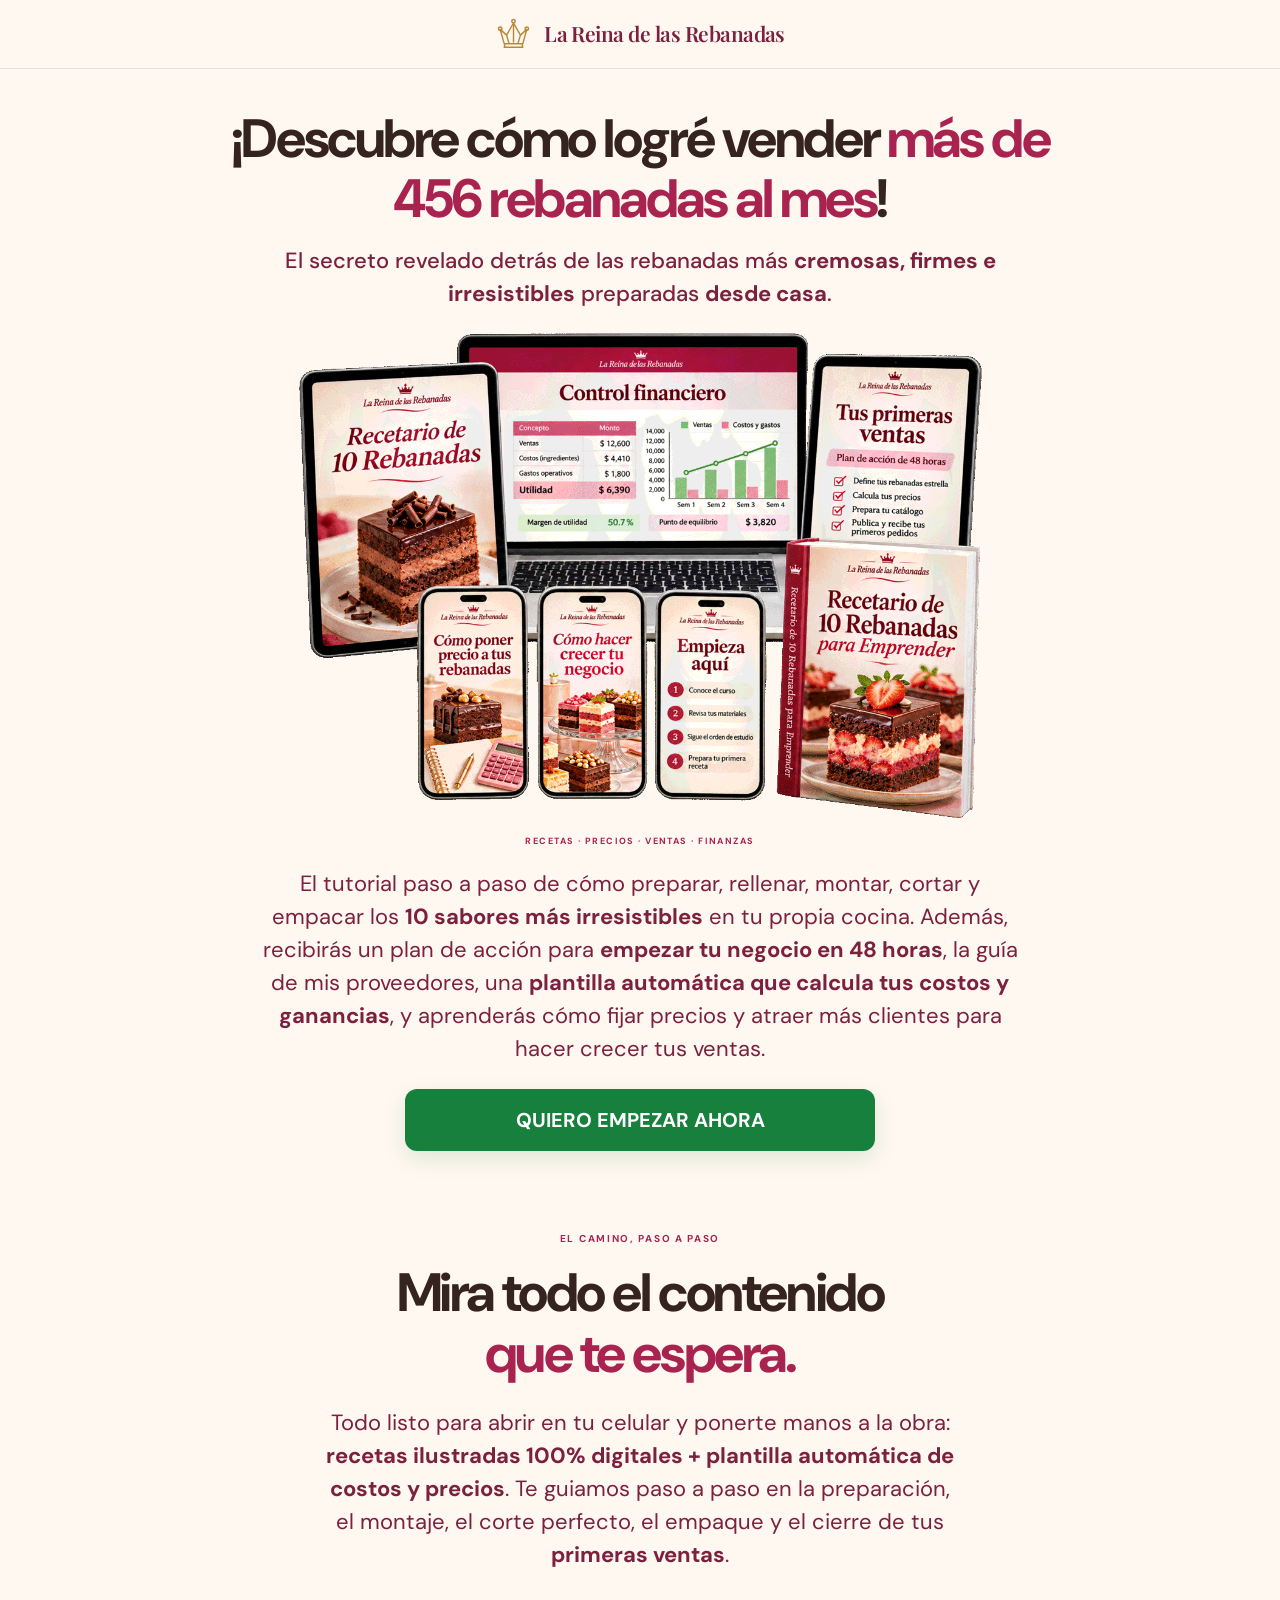
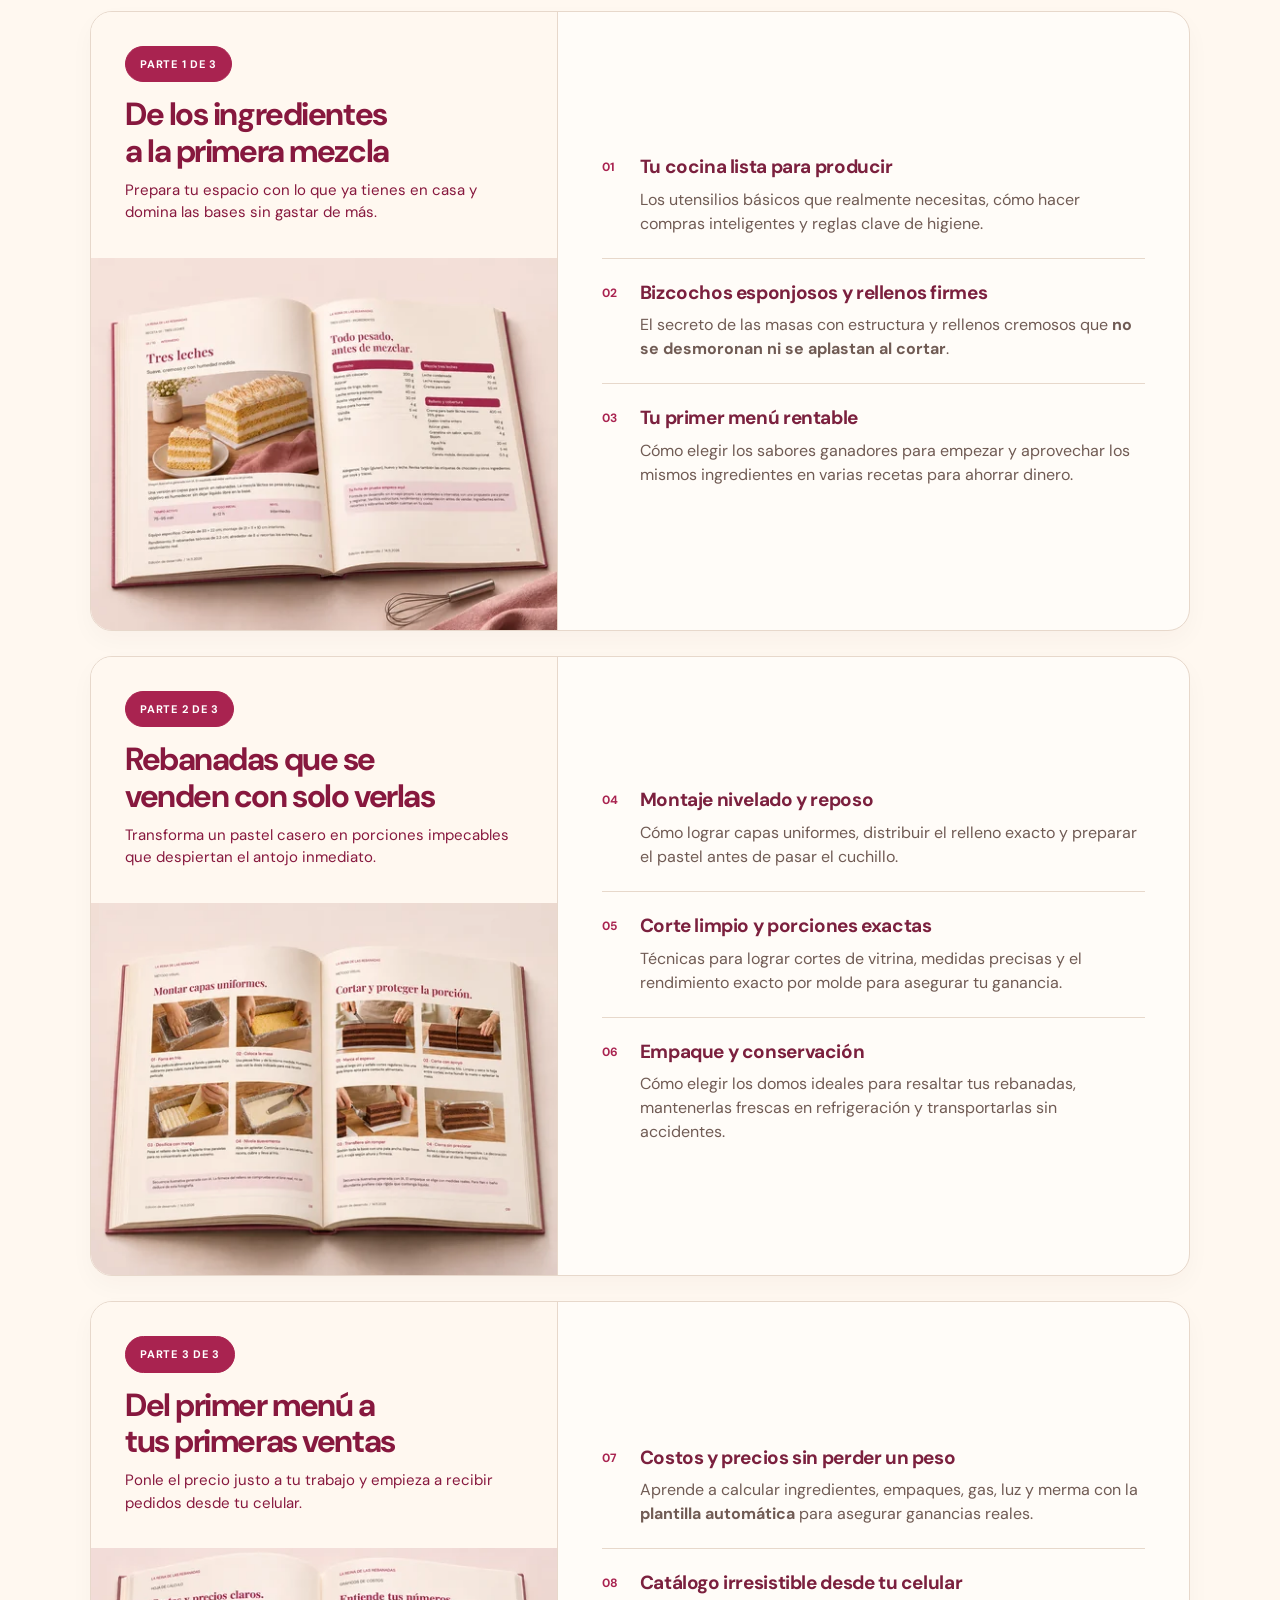
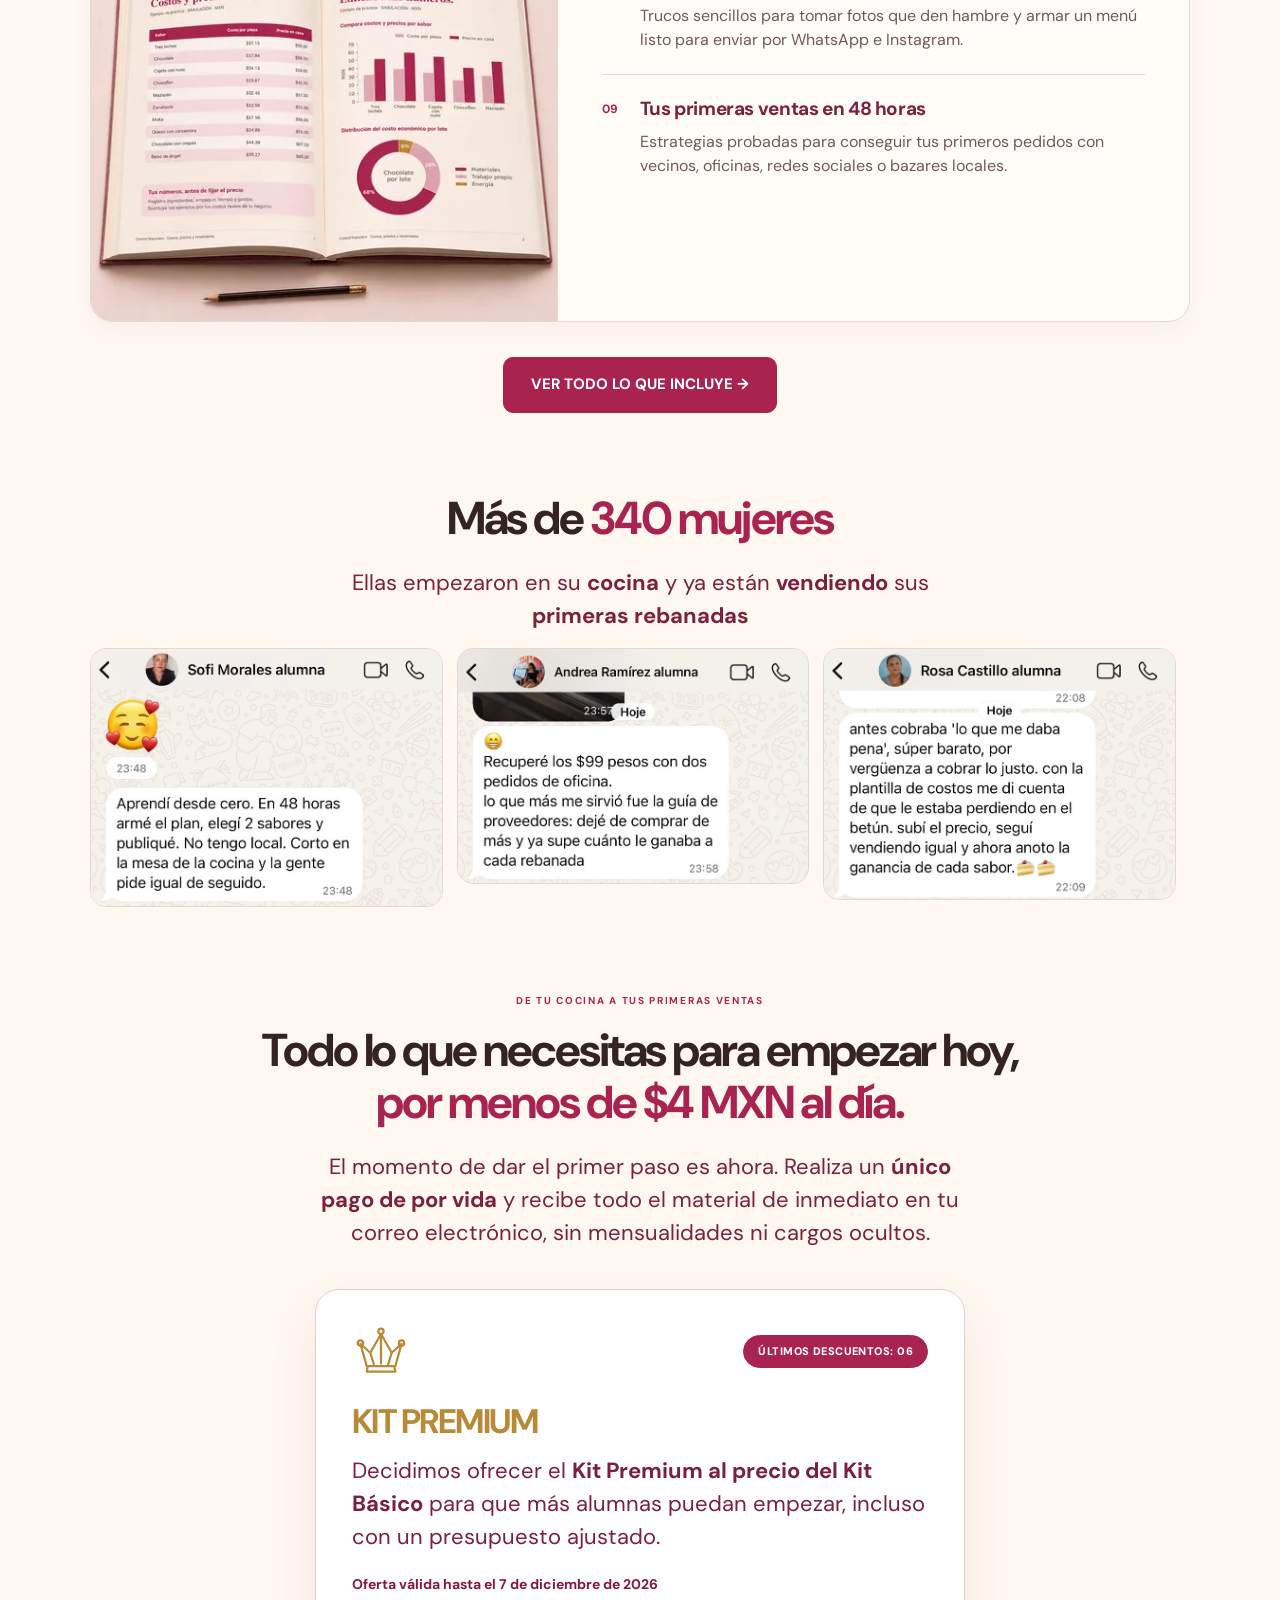
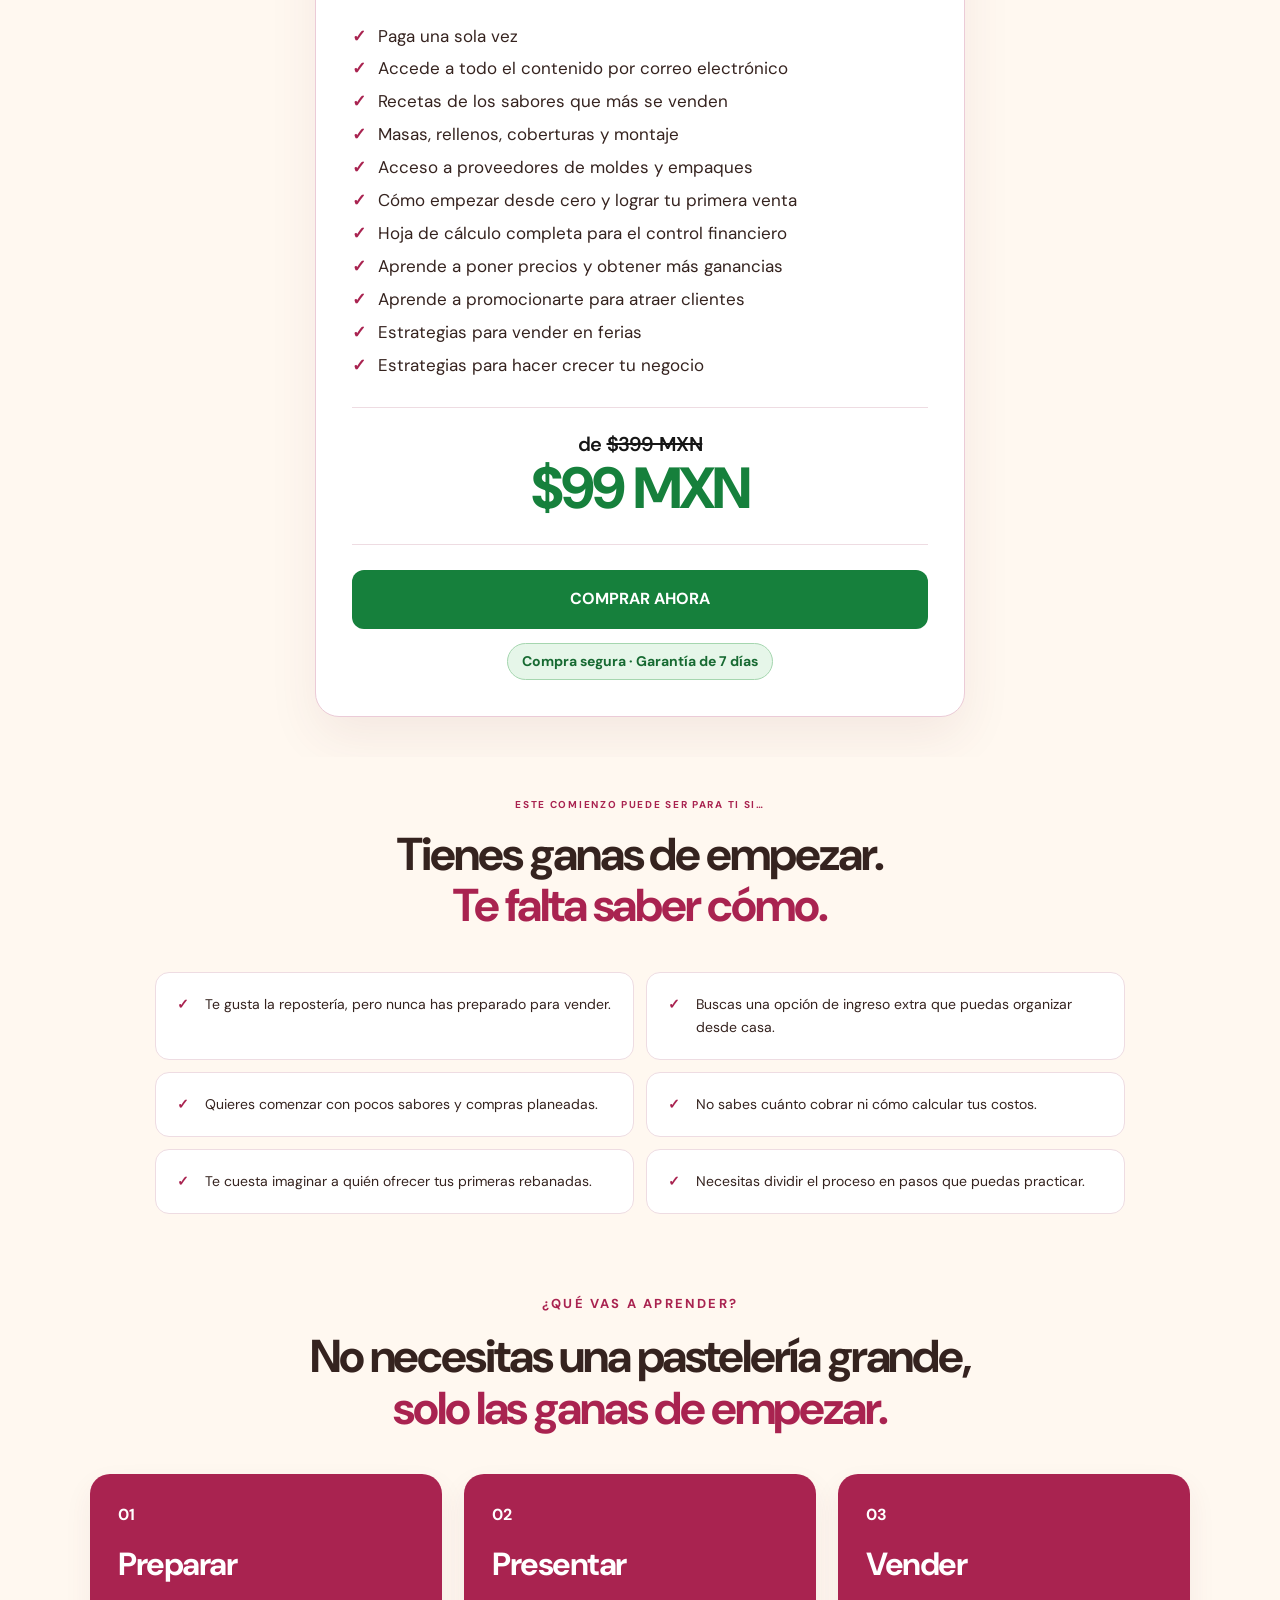
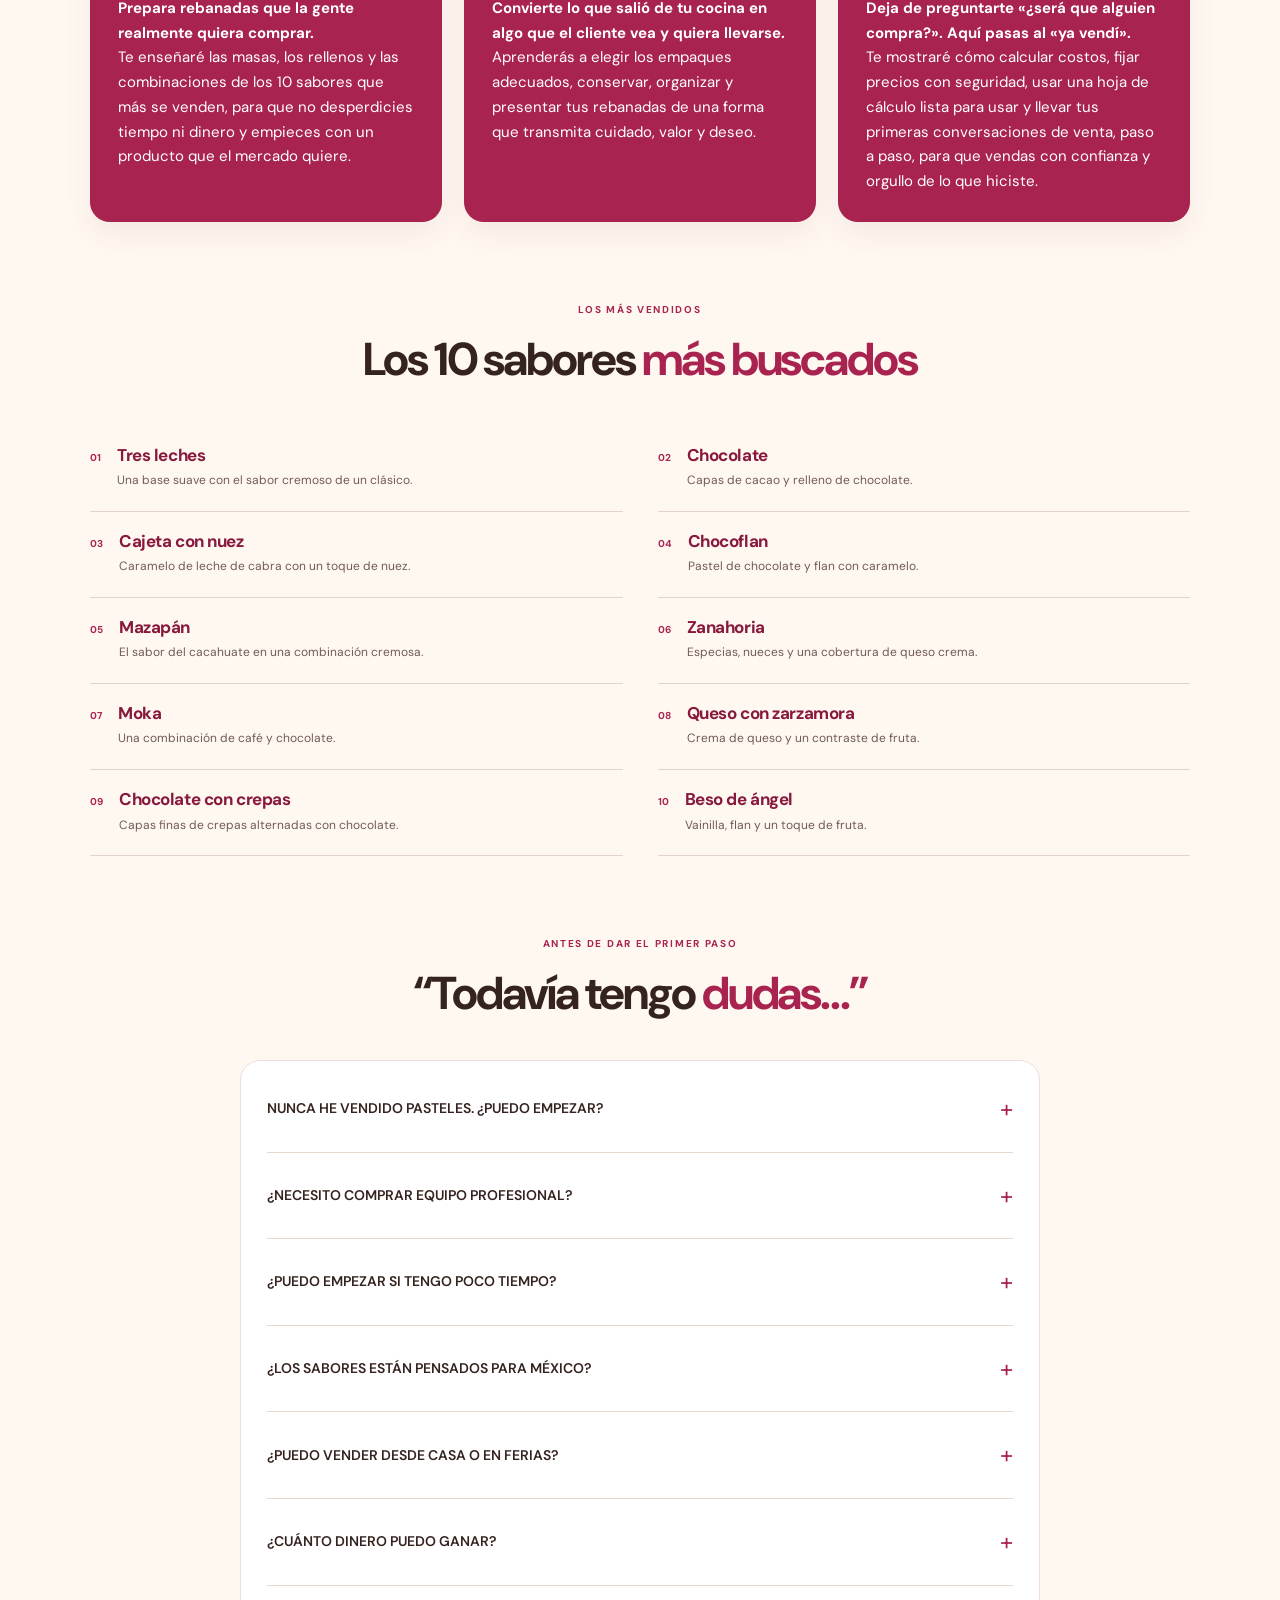
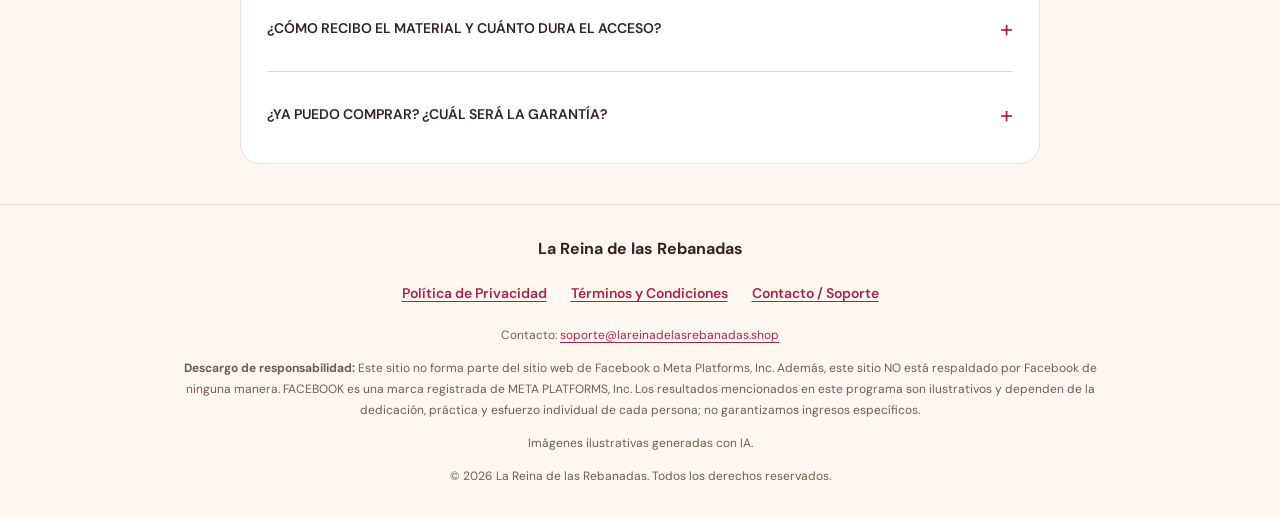
==== commit bacbbf38: "Remove the dedicated guarantee and closing sections" ====
--- a/index.html
+++ b/index.html
@@ -107,10 +107,6 @@
         <img src="/assets/testimonios/lupita-hernandez.webp" width="739" height="393" loading="lazy" decoding="async"
           alt="Lupita Hernández: En el horno de casa. Al tercer día ya había vendido 18 rebanadas de tres leches. La plantilla me ayudó a poner el precio y dejé de perder dinero.">
       </li>
-      <li>
-        <img src="/assets/testimonios/mariana-lopez.webp" width="740" height="353" loading="lazy" decoding="async"
-          alt="Mariana López: En el horno de casa. Al tercer día ya había vendido 18 rebanadas de tres leches. La plantilla me ayudó a poner el precio y dejé de perder dinero.">
-      </li>
     </ul>
   </div>
 </section><section class="sales-section sales-pink" id="oferta"><div class="sales-wrap offer-wrap"><div class="sales-heading"><span class="eyebrow">DE TU COCINA A TUS PRIMERAS VENTAS</span><h2>Todo lo que necesitas para empezar hoy, <em>por menos de $4 MXN al día.</em></h2><p class="sales-subtitle">El momento de dar el primer paso es ahora. Realiza un <strong>único pago de por vida</strong> y recibe todo el material de inmediato en tu correo electrónico, sin mensualidades ni cargos ocultos.</p></div><div class="bundle-card"><div class="bundle-top"><img src="/assets/corona.svg" width="58" height="50" alt=""><span class="sales-pill offer-discount-badge">ÚLTIMOS DESCUENTOS: 06</span></div><h3>KIT PREMIUM</h3><p class="bundle-subtitle sales-subtitle">Decidimos ofrecer el <strong>Kit Premium al precio del Kit Básico</strong> para que más alumnas puedan empezar, incluso con un presupuesto ajustado.</p><p class="offer-deadline" id="offer-deadline" hidden>Oferta válida hasta el <time></time></p><ul class="check-list"><li>Paga una sola vez</li><li>Accede a todo el contenido por correo electrónico</li><li>Recetas de los sabores que más se venden</li><li>Masas, rellenos, coberturas y montaje</li><li>Acceso a proveedores de moldes y empaques</li><li>Cómo empezar desde cero y lograr tu primera venta</li><li>Hoja de cálculo completa para el control financiero</li><li>Aprende a poner precios y obtener más ganancias</li><li>Aprende a promocionarte para atraer clientes</li><li>Estrategias para vender en ferias</li><li>Estrategias para hacer crecer tu negocio</li></ul><div class="bundle-price"><span class="bundle-price-before">de <s>$399 MXN</s></span><strong class="bundle-price-now">$99 MXN</strong></div><a id="comprar-ahora" class="button launch-button" href="https://xpag.global/pay/aq4grR2N" aria-describedby="launch-info">COMPRAR AHORA</a><p class="offer-small offer-guarantee" id="launch-info">Compra segura · Garantía de 7 días</p></div></div></section><section class="sales-section" id="para-ti"><div class="sales-wrap audience-wrap"><div class="sales-heading"><span class="eyebrow">ESTE COMIENZO PUEDE SER PARA TI SI…</span><h2>Tienes ganas de empezar.<br><em>Te falta saber cómo.</em></h2></div><ul class="audience-list"><li>Te gusta la repostería, pero nunca has preparado para vender.</li><li>Buscas una opción de ingreso extra que puedas organizar desde casa.</li><li>Quieres comenzar con pocos sabores y compras planeadas.</li><li>No sabes cuánto cobrar ni cómo calcular tus costos.</li><li>Te cuesta imaginar a quién ofrecer tus primeras rebanadas.</li><li>Necesitas dividir el proceso en pasos que puedas practicar.</li></ul></div></section><section class="sales-section" id="programa"><div class="sales-wrap">
@@ -119,7 +115,7 @@
 </div></section><section class="sales-section flavor-section" id="sabores"><div class="sales-wrap">
 <div class="sales-heading"><span class="eyebrow">LOS MÁS VENDIDOS</span><h2>Los 10 sabores <em>más buscados</em></h2></div>
 <div class="flavor-menu"><article><span>01</span><div><h3>Tres leches</h3><p>Una base suave con el sabor cremoso de un clásico.</p></div></article><article><span>02</span><div><h3>Chocolate</h3><p>Capas de cacao y relleno de chocolate.</p></div></article><article><span>03</span><div><h3>Cajeta con nuez</h3><p>Caramelo de leche de cabra con un toque de nuez.</p></div></article><article><span>04</span><div><h3>Chocoflan</h3><p>Pastel de chocolate y flan con caramelo.</p></div></article><article><span>05</span><div><h3>Mazapán</h3><p>El sabor del cacahuate en una combinación cremosa.</p></div></article><article><span>06</span><div><h3>Zanahoria</h3><p>Especias, nueces y una cobertura de queso crema.</p></div></article><article><span>07</span><div><h3>Moka</h3><p>Una combinación de café y chocolate.</p></div></article><article><span>08</span><div><h3>Queso con zarzamora</h3><p>Crema de queso y un contraste de fruta.</p></div></article><article><span>09</span><div><h3>Chocolate con crepas</h3><p>Capas finas de crepas alternadas con chocolate.</p></div></article><article><span>10</span><div><h3>Beso de ángel</h3><p>Vainilla, flan y un toque de fruta.</p></div></article></div>
-</div></section><section class="sales-section guarantee-section" id="garantia"><div class="sales-wrap guarantee-inner"><div class="guarantee-seal"><strong>7</strong><span>DÍAS DE GARANTÍA</span></div><div><span class="eyebrow">COMPRA CON TRANQUILIDAD</span><h2>Pruébalo durante 7 días.</h2><p class="sales-subtitle">Revisa el material y empieza a ponerlo en práctica. Si el contenido no es para ti, solicita la <strong>devolución del 100% de tu pago</strong> dentro de los <strong>primeros 7 días</strong>.</p></div></div></section><section class="sales-section sales-faq" id="preguntas"><div class="sales-wrap faq-wrap"><div class="sales-heading"><span class="eyebrow">ANTES DE DAR EL PRIMER PASO</span><h2>“Todavía tengo <em>dudas…”</em></h2></div><div class="faq-list">
+</div></section><section class="sales-section sales-faq" id="preguntas"><div class="sales-wrap faq-wrap"><div class="sales-heading"><span class="eyebrow">ANTES DE DAR EL PRIMER PASO</span><h2>“Todavía tengo <em>dudas…”</em></h2></div><div class="faq-list">
 <details><summary>Nunca he vendido pasteles. ¿Puedo empezar?<span aria-hidden="true">+</span></summary><p>La propuesta está pensada para principiantes. El recorrido empieza por la organización y las bases, y avanza hacia el montaje, los costos y la presentación de tus productos.</p></details>
 <details><summary>¿Necesito comprar equipo profesional?<span aria-hidden="true">+</span></summary><p>El primer paso es revisar qué tienes y qué requiere cada receta. El equipo y la inversión dependen del producto y del volumen que decidas preparar; conviene planearlos antes de comprar.</p></details>
 <details><summary>¿Puedo empezar si tengo poco tiempo?<span aria-hidden="true">+</span></summary><p>Puedes organizar una primera producción pequeña según tu disponibilidad. Considera todos los tiempos: compras, preparación, horneado, enfriado, montaje y entrega.</p></details>
@@ -128,7 +124,7 @@
 <details><summary>¿Cuánto dinero puedo ganar?<span aria-hidden="true">+</span></summary><p>No hay una cantidad garantizada. Depende de tus costos, precios, demanda y capacidad de producción. Los ingresos por ventas no equivalen a la ganancia: debes descontar todos los gastos.</p></details>
 <details><summary>¿Cómo recibo el material y cuánto dura el acceso?<span aria-hidden="true">+</span></summary><p>Inmediatamente después de confirmar tu pago, recibirás un correo electrónico con el acceso directo a todo el material digital, recetas y hojas de cálculo. El acceso es de por vida.</p></details>
 <details><summary>¿Ya puedo comprar? ¿Cuál será la garantía?<span aria-hidden="true">+</span></summary><p>¡Sí! Las inscripciones están abiertas por tiempo limitado a un precio especial de $99 MXN. Además, cuentas con una garantía de satisfacción de 7 días: si no te gusta, te devolvemos el 100% de tu dinero.</p></details>
-</div></div></section><section class="sales-section closing-section"><div class="sales-wrap"><h2>Tu próximo paso<br><em>empieza en tu cocina.</em></h2><p class="sales-subtitle"><strong>Recetas</strong>, presentación y <strong>números claros</strong> para comenzar.</p><a class="button test-cta" data-test-checkout href="https://xpag.global/pay/aq4grR2N">QUIERO MI PAQUETE PREMIUM · $99 MXN →</a><p class="under-cta">Pago único · Acceso de por vida · Garantía de 7 días</p></div></section></main><aside class="floating-offer" id="floating-offer" aria-label="Oferta especial del paquete premium" aria-hidden="true" inert>
+</div></div></section></main><aside class="floating-offer" id="floating-offer" aria-label="Oferta especial del paquete premium" aria-hidden="true" inert>
   <div class="floating-offer__inner">
     <div class="floating-offer__copy">
       <span class="sales-pill offer-discount-badge floating-offer__label">ÚLTIMOS DESCUENTOS: 06</span>
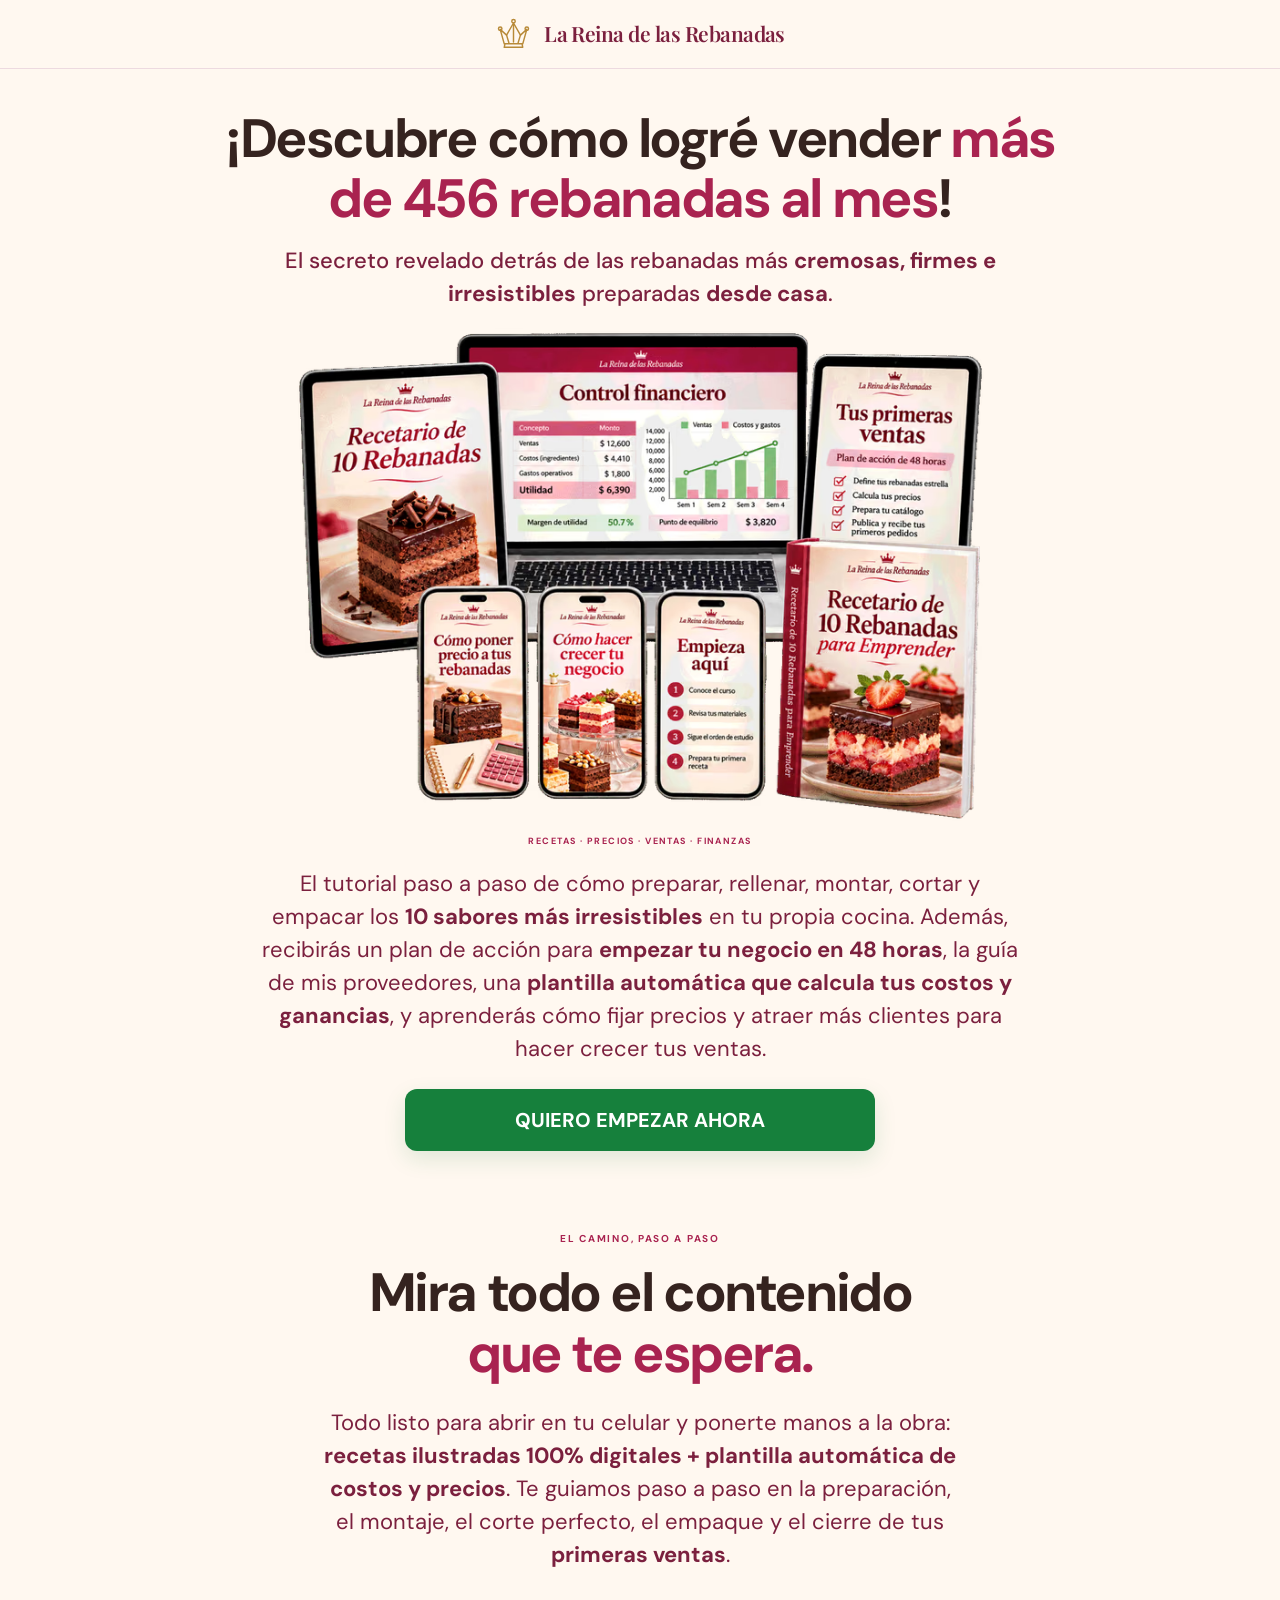
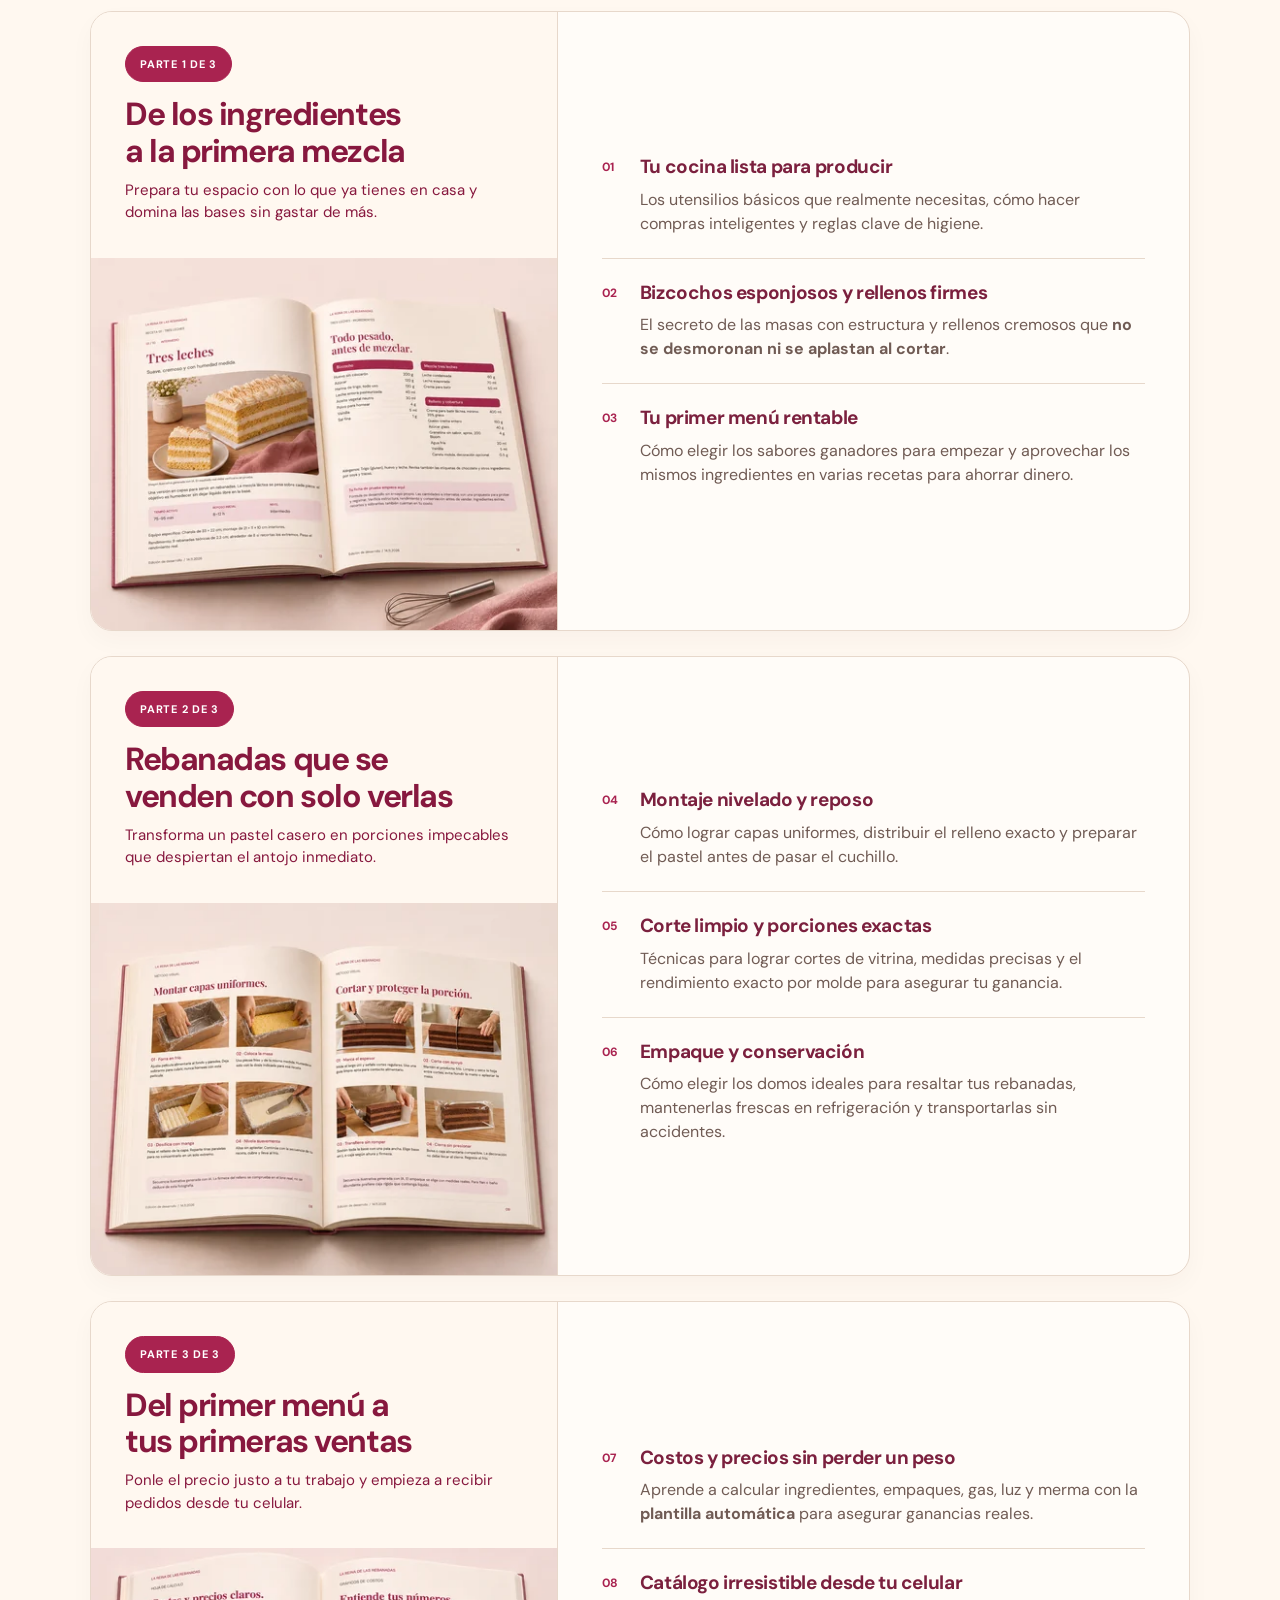
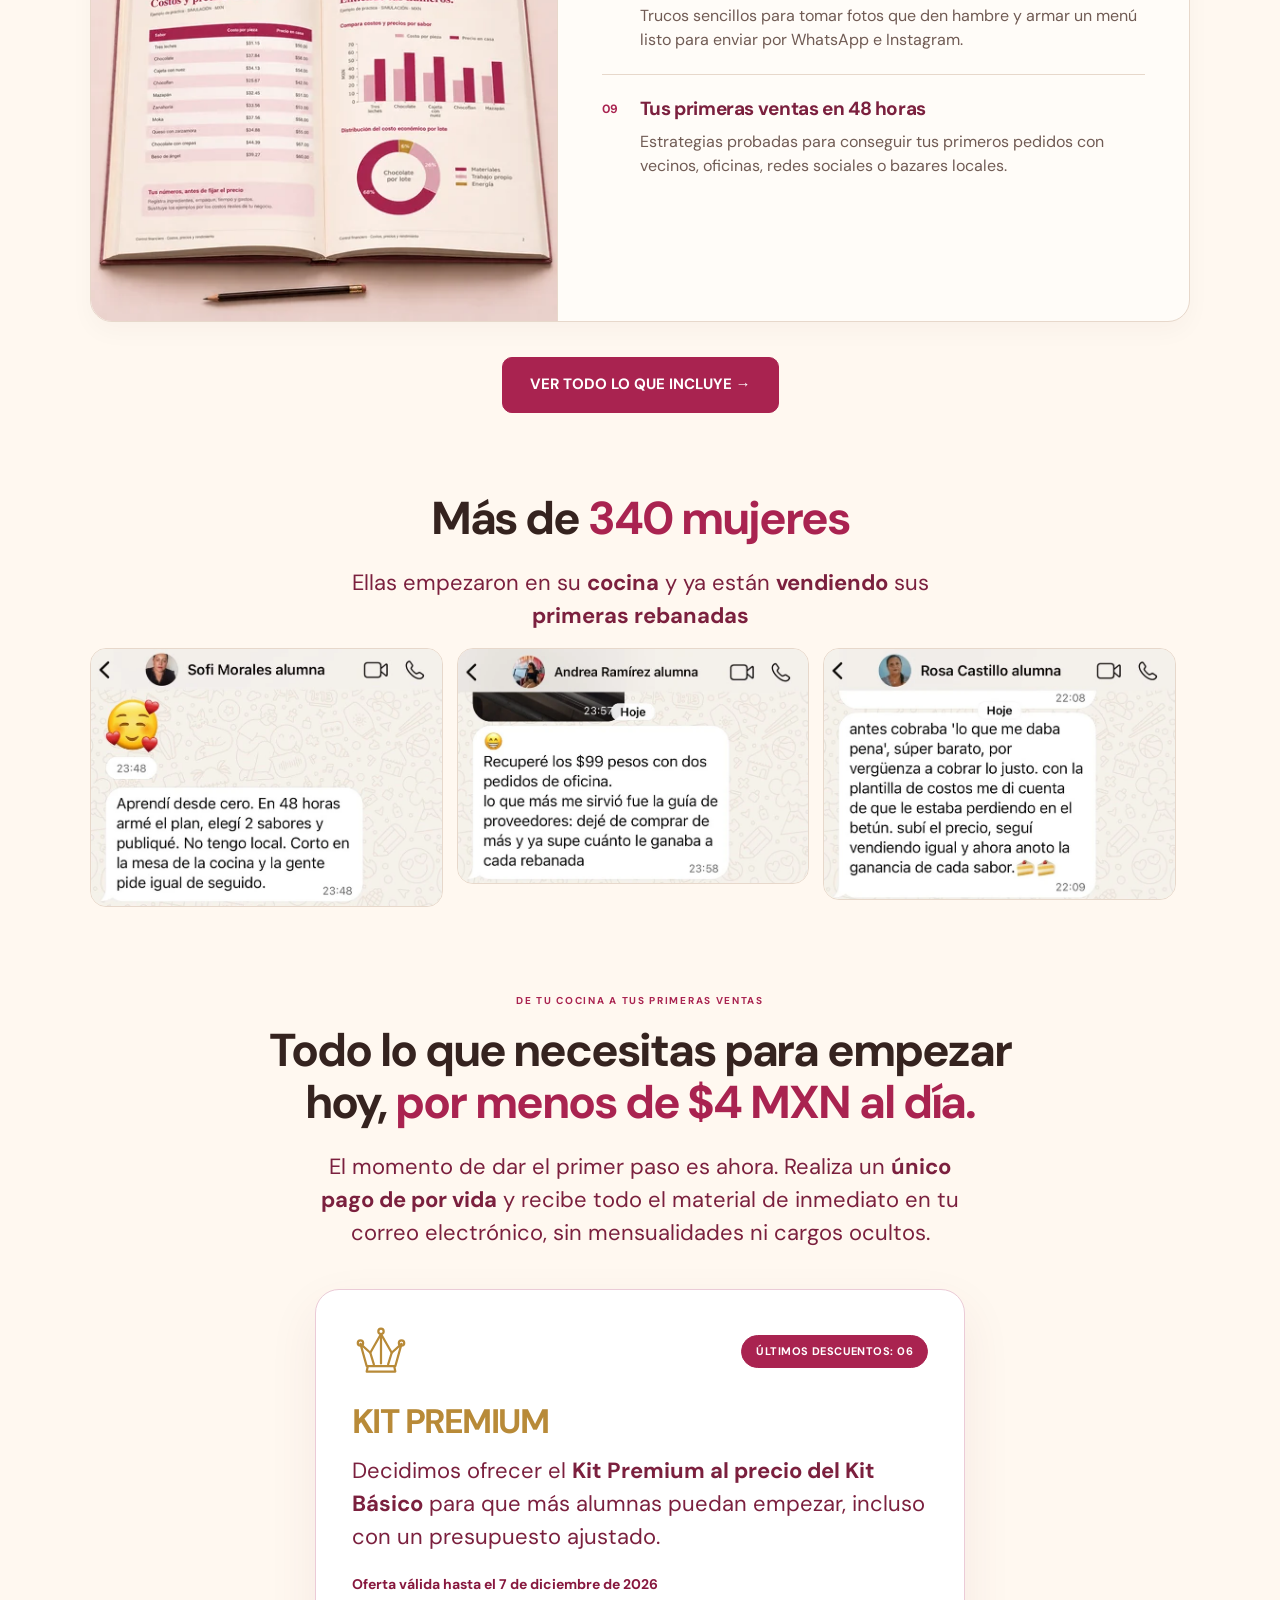
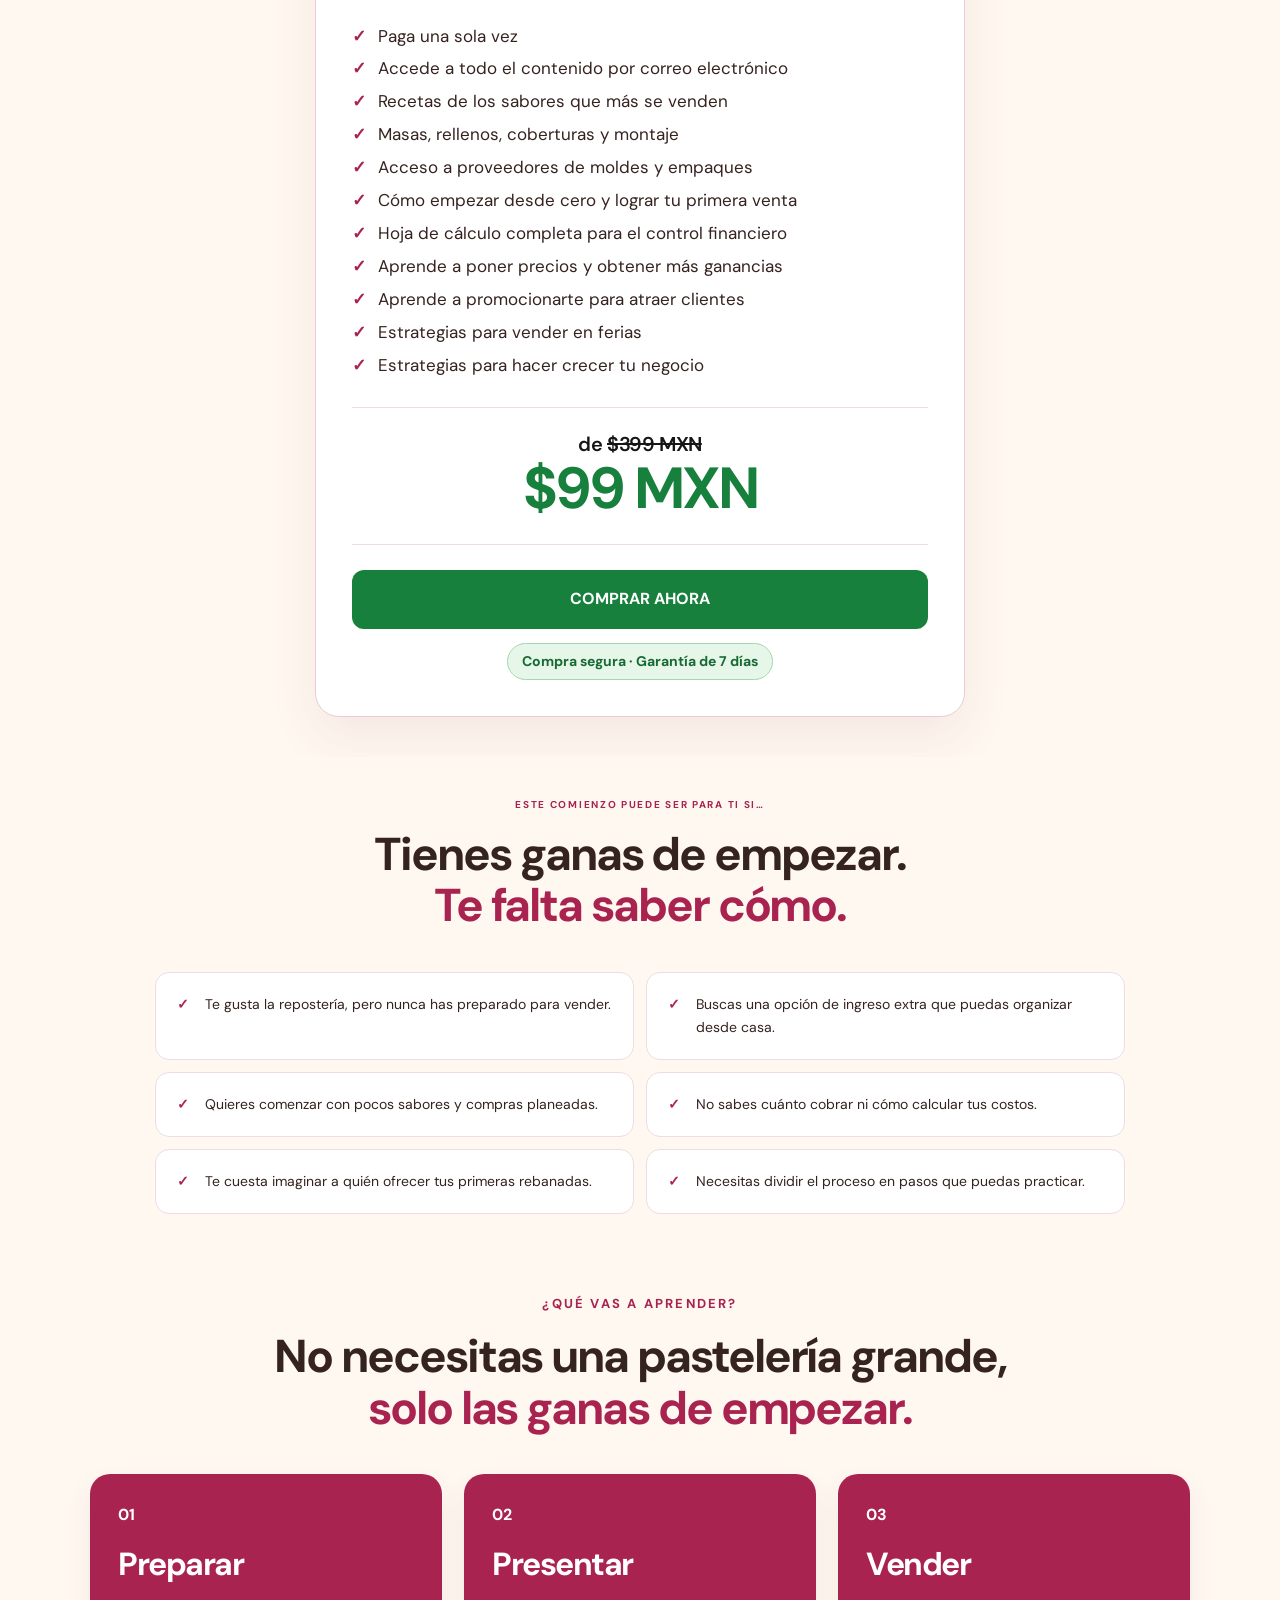
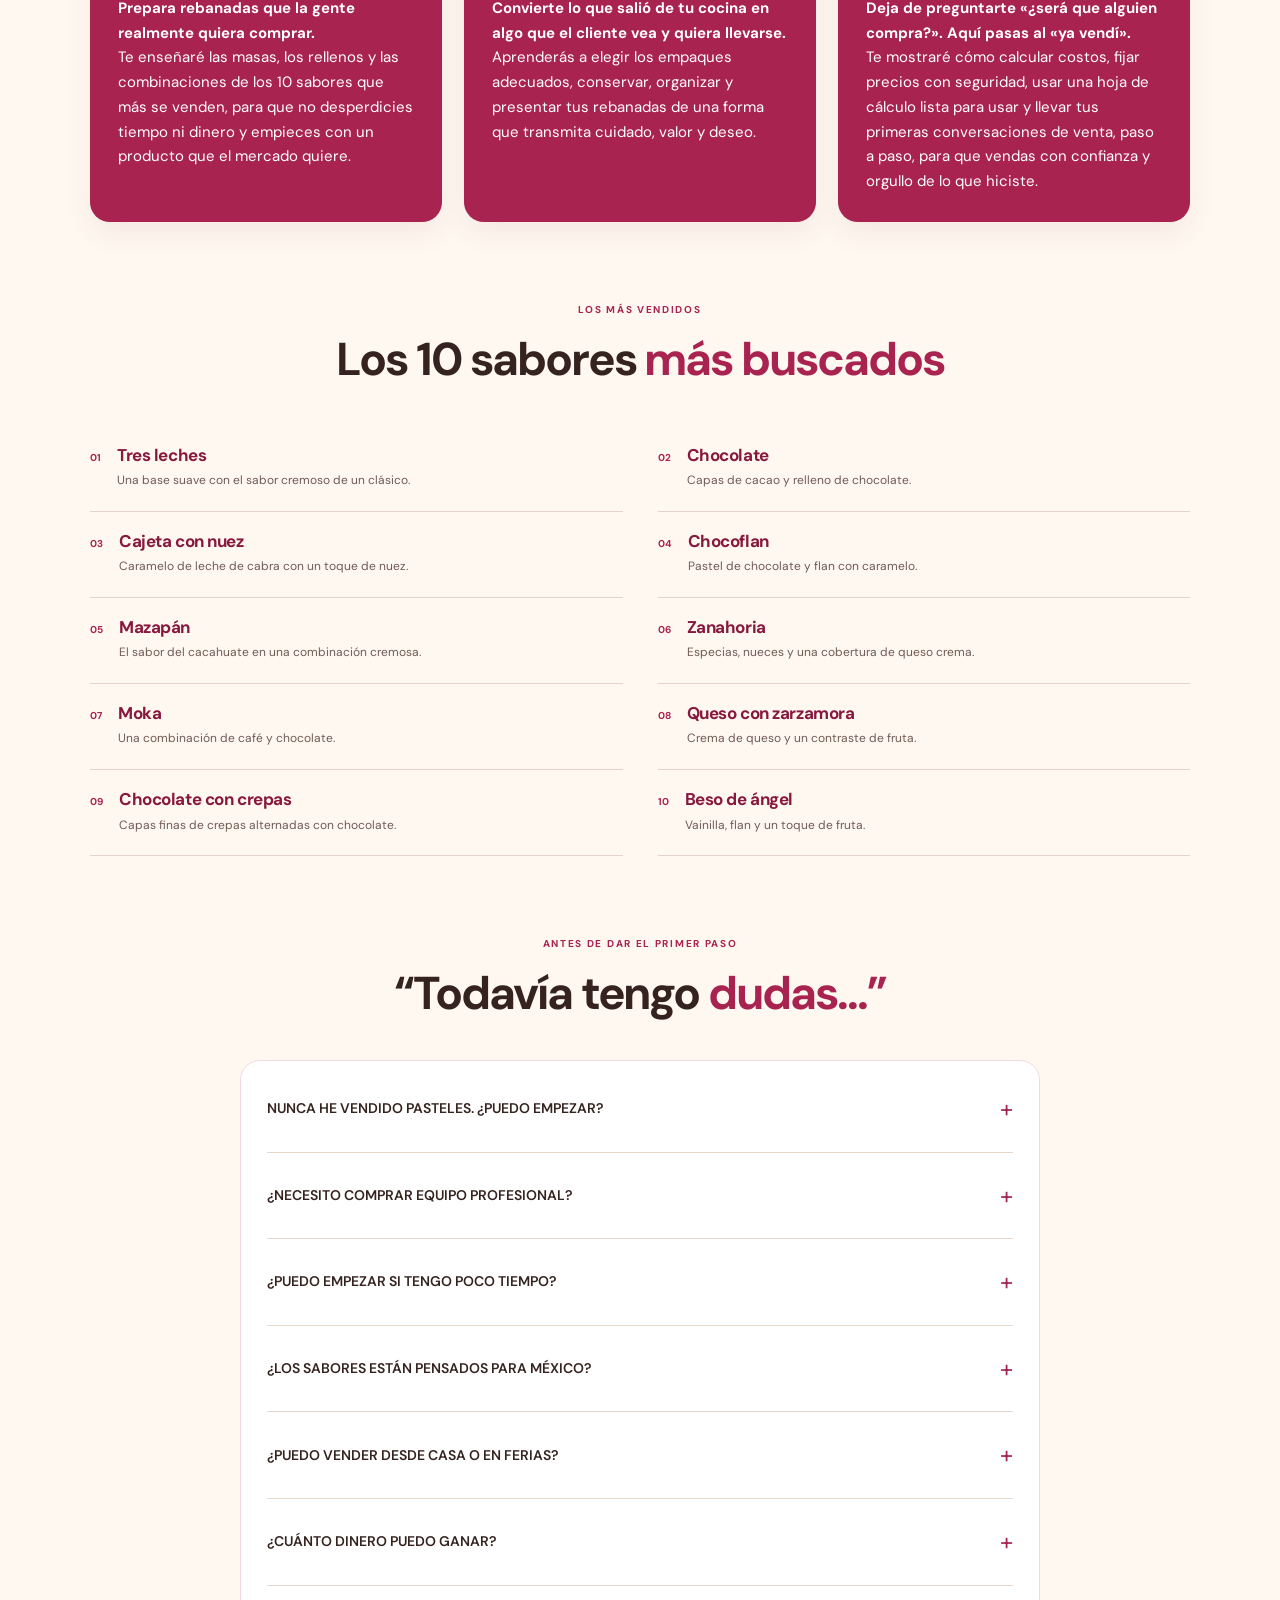
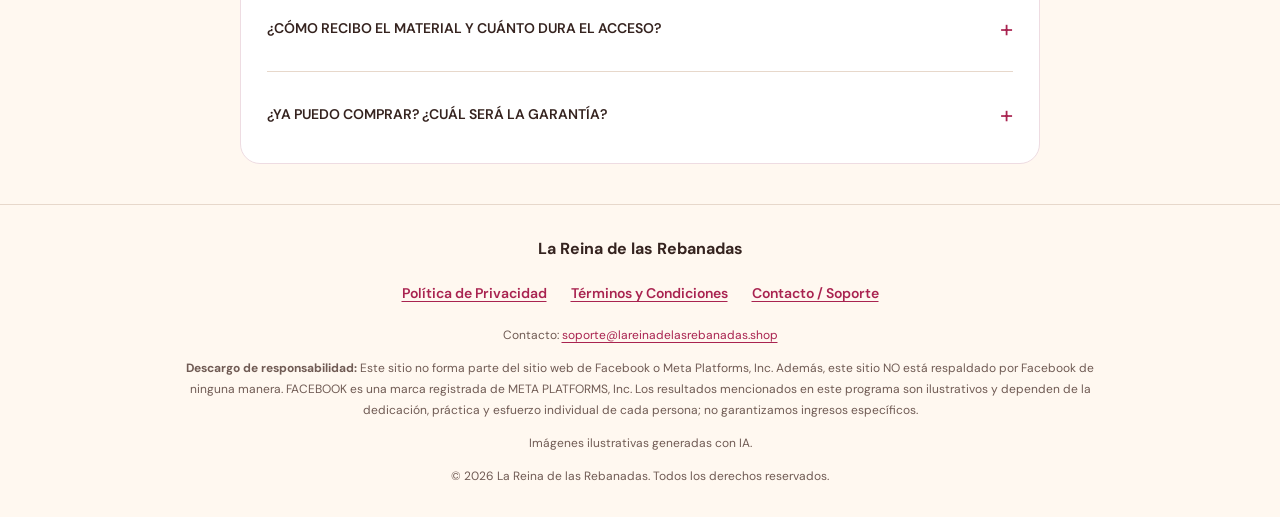
==== commit 9d02bcbb: "Improve mobile loading on the sales page" ====
--- a/index.html
+++ b/index.html
@@ -1,7 +1,34 @@
 <!doctype html>
-<html lang="es-MX"><head><meta charset="utf-8"><meta name="viewport" content="width=device-width, initial-scale=1"><meta name="theme-color" content="#FFF8F0"><meta name="robots" content="noindex, nofollow"><meta name="description" content="Aprende a preparar, montar y vender rebanadas de pastel desde casa. Conoce La Reina de las Rebanadas, un programa pensado para principiantes."><title>La Reina de las Rebanadas · Tu primer negocio de pasteles</title><link rel="icon" href="/assets/corona.svg" type="image/svg+xml"><link rel="preconnect" href="https://fonts.googleapis.com"><link rel="preconnect" href="https://fonts.gstatic.com" crossorigin><link href="https://fonts.googleapis.com/css2?family=DM+Sans:wght@400;500;600;700&family=Playfair+Display:wght@500;600;700&display=swap" rel="stylesheet"><link rel="stylesheet" href="/styles.css"><link rel="stylesheet" href="/sales.css"><link rel="stylesheet" href="/legal.css"><link rel="stylesheet" href="/sticky-offer.css">
+<html lang="es-MX"><head><meta charset="utf-8"><meta name="viewport" content="width=device-width, initial-scale=1"><meta name="theme-color" content="#FFF8F0"><meta name="robots" content="noindex, nofollow"><meta name="description" content="Aprende a preparar, montar y vender rebanadas de pastel desde casa. Conoce La Reina de las Rebanadas, un programa pensado para principiantes."><title>La Reina de las Rebanadas · Tu primer negocio de pasteles</title><link rel="icon" href="/assets/corona.svg" type="image/svg+xml"><link rel="preload" href="/optimized/v1/playfair-display.woff2" as="font" type="font/woff2" crossorigin>
+<link rel="preload" href="/optimized/v1/dm-sans.woff2" as="font" type="font/woff2" crossorigin>
+<link rel="stylesheet" href="/styles.css"><link rel="stylesheet" href="/sales.css">
+<link rel="stylesheet" href="/legal.css" media="print" onload="this.media='all'">
+<link rel="stylesheet" href="/sticky-offer.css" media="print" onload="this.media='all'">
+<noscript>
+  <link rel="stylesheet" href="/legal.css">
+  <link rel="stylesheet" href="/sticky-offer.css">
+</noscript>
 <script src="/tracking.js" defer></script>
 <style>
+@font-face {
+  font-family: 'Playfair Display';
+  src: url('/optimized/v1/playfair-display.woff2') format('woff2');
+  font-style: normal;
+  font-weight: 500 700;
+  font-display: optional;
+}
+@font-face {
+  font-family: 'DM Sans';
+  src: url('/optimized/v1/dm-sans.woff2') format('woff2');
+  font-style: normal;
+  font-weight: 400 700;
+  font-display: optional;
+}
+:where(.floating-offer) {
+  position: fixed;
+  inset: auto 0 0;
+  visibility: hidden;
+}
 html{scroll-behavior:smooth;scroll-padding-top:24px}.test-banner{background:#35231f;color:#fff;text-align:center;padding:9px 18px;font-size:12px}.test-banner a{color:#fff;text-decoration:underline}.test-hero{text-align:center;padding:48px 0 54px;background:var(--cream)}.test-hero .eyebrow{font-size:12px;line-height:1.7}.test-hero h1{font-size:clamp(32px,4.3vw,56px);line-height:1.1;max-width:950px;margin:20px auto}.test-lead{font-size:18px;line-height:1.6;max-width:790px;margin:0 auto}.expectation{font-size:12px;color:#6d605a;max-width:650px;margin:14px auto}.product-stage{display:flex;align-items:center;justify-content:center;max-width:850px;min-height:390px;gap:0;margin:28px auto 32px;position:relative}.tablet{background:#242124;border:8px solid #242124;border-radius:23px;width:260px;transform:rotate(-6deg);box-shadow:0 18px 35px #35231f30;overflow:hidden;z-index:2;color:#fff}.tablet img{display:block;width:100%;height:240px;object-fit:cover}.device-label{display:block;padding:10px;font-size:10px;letter-spacing:.12em}.tablet>strong{display:block;font-size:15px;padding:12px}.sheet{background:#fff;width:285px;padding:27px 23px;transform:rotate(5deg);box-shadow:0 18px 38px #35231f25;border-top:7px solid #16803c;border-radius:10px;margin-left:-12px;z-index:3;text-align:left}.sheet-label{font-size:10px;color:#16803c;font-weight:800;letter-spacing:.1em}.sheet h3{font-size:24px;margin:14px 0}.sheet-row{display:flex;justify-content:space-between;padding:12px 5px;border-bottom:1px solid #e4eee7;font-size:12px}.sheet-row b{color:#16803c}.sheet-row.total{background:#eaf6ed;font-weight:700}.sheet small{display:block;font-size:9px;margin-top:15px;color:#766c66}.slice-photo{width:200px;height:270px;object-fit:cover;transform:rotate(8deg);margin-left:-8px;border:7px solid white;border-radius:14px;box-shadow:0 16px 35px #35231f25}.test-cta{background:#16803c;color:#fff;border:0;min-height:60px;padding:18px 26px;font-size:16px;max-width:100%;white-space:normal}.test-cta:hover{background:#11652f}.under-cta{font-size:12px;margin:12px 0 0}.proof-preview{background:#f8eee9}.proof-grid{display:grid;grid-template-columns:repeat(3,1fr);gap:18px}.proof-slot{border:1px dashed #c8b1a8;border-radius:16px;background:#fffaf7;padding:28px;min-height:210px;display:flex;flex-direction:column;justify-content:center}.proof-slot span{font-size:10px;letter-spacing:.1em;color:#8b6c5c}.proof-slot strong{font-size:18px;margin:14px 0}.proof-slot p{font-size:13px}.payment-review{display:flex;flex-wrap:wrap;gap:8px;justify-content:center;margin-top:22px}.payment-review span{border:1px solid #dedbd6;padding:7px 10px;border-radius:6px;font-size:11px;font-weight:700;background:#fafafa}.guarantee-section{background:#eaf5ed}.guarantee-inner{display:flex;align-items:center;justify-content:center;gap:35px;max-width:850px}.guarantee-seal{flex:0 0 150px;height:150px;display:flex;flex-direction:column;align-items:center;justify-content:center;border:3px double #16803c;border-radius:50%;color:#16803c}.guarantee-seal strong{font-size:64px;line-height:1}.guarantee-seal span{font-size:10px;font-weight:800}.guarantee-inner h2{font-size:32px;margin:10px 0}.guarantee-inner p{font-size:15px}.sales-section{padding:64px 0}#programa.sales-section{padding-top:55px;padding-bottom:55px}#oferta.sales-section{padding-top:55px;padding-bottom:55px}
 @media(max-width:760px){.test-hero{padding:27px 0 36px}.test-hero .eyebrow{font-size:10px}.test-hero h1{font-size:33px;line-height:1.12}.test-lead{font-size:15px}.product-stage{min-height:300px;margin:24px auto;flex-wrap:wrap;gap:0}.tablet{width:46%;border-width:6px;border-radius:16px}.tablet img{height:165px}.tablet>strong{font-size:11px;padding:8px}.device-label{font-size:8px;padding:7px}.sheet{width:49%;padding:15px 12px;margin-left:-5px}.sheet h3{font-size:18px;margin:10px 0}.sheet-label{font-size:8px}.sheet-row{font-size:9px;padding:9px 3px}.slice-photo{width:105px;height:120px;position:absolute;bottom:-4px;right:2px;z-index:4;transform:rotate(9deg);border-width:4px}.sheet small{font-size:8px}.test-cta{font-size:13px;padding:16px;min-height:56px;width:100%}.under-cta{font-size:11px}.proof-grid{grid-template-columns:1fr}.proof-slot{min-height:150px;padding:22px}.guarantee-inner{flex-direction:column;gap:24px;text-align:center}.guarantee-inner h2{font-size:29px}.guarantee-seal{flex-basis:140px;width:140px;height:140px}.sales-section{padding:45px 0}}
 @media(prefers-reduced-motion:reduce){html{scroll-behavior:auto}}
@@ -67,20 +94,39 @@
 /></noscript>
 <a class="skip" href="#principal">Ir al contenido</a>
 <header class="sales-header premium-header"><div class="sales-wrap sales-nav"><a class="brand" href="#inicio"><img src="/assets/corona.svg" width="37" height="34" alt=""><span>La Reina de las Rebanadas</span></a></div></header>
-<main id="principal"><section class="test-hero" id="inicio"><div class="sales-wrap"><h1>¡Descubre cómo logré vender <em>más de 456 rebanadas al mes</em>!</h1><p class="hero-subhead sales-subtitle">El secreto revelado detrás de las rebanadas más <strong>cremosas, firmes e irresistibles</strong> preparadas <strong>desde casa</strong>.</p><div class="premium-mockup"><img src="/assets/kit-premium-transparente.png" width="1152" height="825" fetchpriority="high" alt="Paquete digital La Reina de las Rebanadas presentado en libro, celulares, iPads y notebook"><span>RECETAS · PRECIOS · VENTAS · FINANZAS</span></div><p class="test-lead sales-subtitle">El tutorial paso a paso de cómo preparar, rellenar, montar, cortar y empacar los <strong>10 sabores más irresistibles</strong> en tu propia cocina. Además, recibirás un plan de acción para <strong>empezar tu negocio en 48 horas</strong>, la guía de mis proveedores, una <strong>plantilla automática que calcula tus costos y ganancias</strong>, y aprenderás cómo fijar precios y atraer más clientes para hacer crecer tus ventas.</p><a class="button test-cta" href="#oferta">QUIERO EMPEZAR AHORA</a></div></section>
+<main id="principal"><section class="test-hero" id="inicio"><div class="sales-wrap"><h1>¡Descubre cómo logré vender <em>más de 456 rebanadas al mes</em>!</h1><p class="hero-subhead sales-subtitle">El secreto revelado detrás de las rebanadas más <strong>cremosas, firmes e irresistibles</strong> preparadas <strong>desde casa</strong>.</p><div class="premium-mockup">
+  <picture>
+    <source type="image/avif"
+      srcset="/optimized/v1/kit-premium-480.avif 480w,
+              /optimized/v1/kit-premium-768.avif 768w,
+              /optimized/v1/kit-premium-960.avif 960w,
+              /optimized/v1/kit-premium-1152.avif 1152w"
+      sizes="(max-width: 516px) calc(100vw - 36px), (max-width: 760px) 480px, 700px">
+    <img src="/assets/kit-premium-transparente.png" width="1152" height="825" fetchpriority="high"
+      alt="Paquete digital La Reina de las Rebanadas presentado en libro, celulares, iPads y notebook">
+  </picture><span>RECETAS · PRECIOS · VENTAS · FINANZAS</span></div><p class="test-lead sales-subtitle">El tutorial paso a paso de cómo preparar, rellenar, montar, cortar y empacar los <strong>10 sabores más irresistibles</strong> en tu propia cocina. Además, recibirás un plan de acción para <strong>empezar tu negocio en 48 horas</strong>, la guía de mis proveedores, una <strong>plantilla automática que calcula tus costos y ganancias</strong>, y aprenderás cómo fijar precios y atraer más clientes para hacer crecer tus ventas.</p><a class="button test-cta" href="#oferta">QUIERO EMPEZAR AHORA</a></div></section>
 <section class="sales-section" id="contenido"><div class="sales-wrap">
 <div class="sales-heading"><span class="eyebrow">EL CAMINO, PASO A PASO</span><h2>Mira todo el contenido<br><em>que te espera.</em></h2><p class="sales-subtitle">Todo listo para abrir en tu celular y ponerte manos a la obra: <strong>recetas ilustradas 100% digitales + plantilla automática de costos y precios</strong>. Te guiamos paso a paso en la preparación, el montaje, el corte perfecto, el empaque y el cierre de tus <strong>primeras ventas</strong>.</p></div>
 <div class="curriculum-card"><div class="curriculum-intro curriculum-intro-illustrated">
   <div class="curriculum-intro-copy"><span class="sales-pill">PARTE 1 DE 3</span><h3>De los ingredientes a la primera mezcla</h3><p>Prepara tu espacio con lo que ya tienes en casa y domina las bases sin gastar de más.</p></div>
-  <img class="curriculum-book" src="/assets/modulo-01-recetas-libro.webp" srcset="/assets/modulo-01-recetas-libro-480.webp 480w, /assets/modulo-01-recetas-libro.webp 960w" sizes="(max-width: 760px) calc(100vw - 44px), (max-width: 1164px) 43vw, 470px" width="960" height="1200" alt="Vista del recetario abierto en la receta de pastel de tres leches" loading="lazy" decoding="async">
+  <img class="curriculum-book" src="/optimized/v1/modulo-01-recetas-libro-960.webp" srcset="/assets/modulo-01-recetas-libro-480.webp 480w,
+                /optimized/v1/modulo-01-recetas-libro-768.webp 768w,
+                /optimized/v1/modulo-01-recetas-libro-960.webp 960w"
+    sizes="(max-width: 760px) calc(100vw - 42px), (max-width: 1164px) calc(42.5vw - 29px), 466px" width="960" height="1200" alt="Vista del recetario abierto en la receta de pastel de tres leches" loading="lazy" decoding="async">
 </div><div class="curriculum-items"><article><span>01</span><div><h4>Tu cocina lista para producir</h4><p>Los utensilios básicos que realmente necesitas, cómo hacer compras inteligentes y reglas clave de higiene.</p></div></article><article><span>02</span><div><h4>Bizcochos esponjosos y rellenos firmes</h4><p>El secreto de las masas con estructura y rellenos cremosos que <strong>no se desmoronan ni se aplastan al cortar</strong>.</p></div></article><article><span>03</span><div><h4>Tu primer menú rentable</h4><p>Cómo elegir los sabores ganadores para empezar y aprovechar los mismos ingredientes en varias recetas para ahorrar dinero.</p></div></article></div></div>
 <div class="curriculum-card"><div class="curriculum-intro curriculum-intro-illustrated">
   <div class="curriculum-intro-copy"><span class="sales-pill">PARTE 2 DE 3</span><h3>Rebanadas que se venden con solo verlas</h3><p>Transforma un pastel casero en porciones impecables que despiertan el antojo inmediato.</p></div>
-  <img class="curriculum-book" src="/assets/modulo-02-montaje-libro.webp" srcset="/assets/modulo-02-montaje-libro-480.webp 480w, /assets/modulo-02-montaje-libro.webp 960w" sizes="(max-width: 760px) calc(100vw - 44px), (max-width: 1164px) 43vw, 470px" width="960" height="1200" alt="Vista de la guía abierta en las instrucciones de montaje y corte" loading="lazy" decoding="async">
+  <img class="curriculum-book" src="/optimized/v1/modulo-02-montaje-libro-960.webp" srcset="/assets/modulo-02-montaje-libro-480.webp 480w,
+                /optimized/v1/modulo-02-montaje-libro-768.webp 768w,
+                /optimized/v1/modulo-02-montaje-libro-960.webp 960w"
+    sizes="(max-width: 760px) calc(100vw - 42px), (max-width: 1164px) calc(42.5vw - 29px), 466px" width="960" height="1200" alt="Vista de la guía abierta en las instrucciones de montaje y corte" loading="lazy" decoding="async">
 </div><div class="curriculum-items"><article><span>04</span><div><h4>Montaje nivelado y reposo</h4><p>Cómo lograr capas uniformes, distribuir el relleno exacto y preparar el pastel antes de pasar el cuchillo.</p></div></article><article><span>05</span><div><h4>Corte limpio y porciones exactas</h4><p>Técnicas para lograr cortes de vitrina, medidas precisas y el rendimiento exacto por molde para asegurar tu ganancia.</p></div></article><article><span>06</span><div><h4>Empaque y conservación</h4><p>Cómo elegir los domos ideales para resaltar tus rebanadas, mantenerlas frescas en refrigeración y transportarlas sin accidentes.</p></div></article></div></div>
 <div class="curriculum-card"><div class="curriculum-intro curriculum-intro-illustrated">
   <div class="curriculum-intro-copy"><span class="sales-pill">PARTE 3 DE 3</span><h3>Del primer menú a tus primeras ventas</h3><p>Ponle el precio justo a tu trabajo y empieza a recibir pedidos desde tu celular.</p></div>
-  <img class="curriculum-book" src="/assets/modulo-03-ventas-libro.webp" srcset="/assets/modulo-03-ventas-libro-480.webp 480w, /assets/modulo-03-ventas-libro.webp 960w" sizes="(max-width: 760px) calc(100vw - 44px), (max-width: 1164px) 43vw, 470px" width="960" height="1200" alt="Vista de la guía abierta en las páginas de costos y precios" loading="lazy" decoding="async">
+  <img class="curriculum-book" src="/optimized/v1/modulo-03-ventas-libro-960.webp" srcset="/assets/modulo-03-ventas-libro-480.webp 480w,
+                /optimized/v1/modulo-03-ventas-libro-768.webp 768w,
+                /optimized/v1/modulo-03-ventas-libro-960.webp 960w"
+    sizes="(max-width: 760px) calc(100vw - 42px), (max-width: 1164px) calc(42.5vw - 29px), 466px" width="960" height="1200" alt="Vista de la guía abierta en las páginas de costos y precios" loading="lazy" decoding="async">
 </div><div class="curriculum-items"><article><span>07</span><div><h4>Costos y precios sin perder un peso</h4><p>Aprende a calcular ingredientes, empaques, gas, luz y merma con la <strong>plantilla automática</strong> para asegurar ganancias reales.</p></div></article><article><span>08</span><div><h4>Catálogo irresistible desde tu celular</h4><p>Trucos sencillos para tomar fotos que den hambre y armar un menú listo para enviar por WhatsApp e Instagram.</p></div></article><article><span>09</span><div><h4>Tus primeras ventas en 48 horas</h4><p>Estrategias probadas para conseguir tus primeros pedidos con vecinos, oficinas, redes sociales o bazares locales.</p></div></article></div></div>
 <div class="center sales-inline-cta"><a class="button" href="#comprar-ahora">Ver todo lo que incluye →</a></div>
 </div></section>
